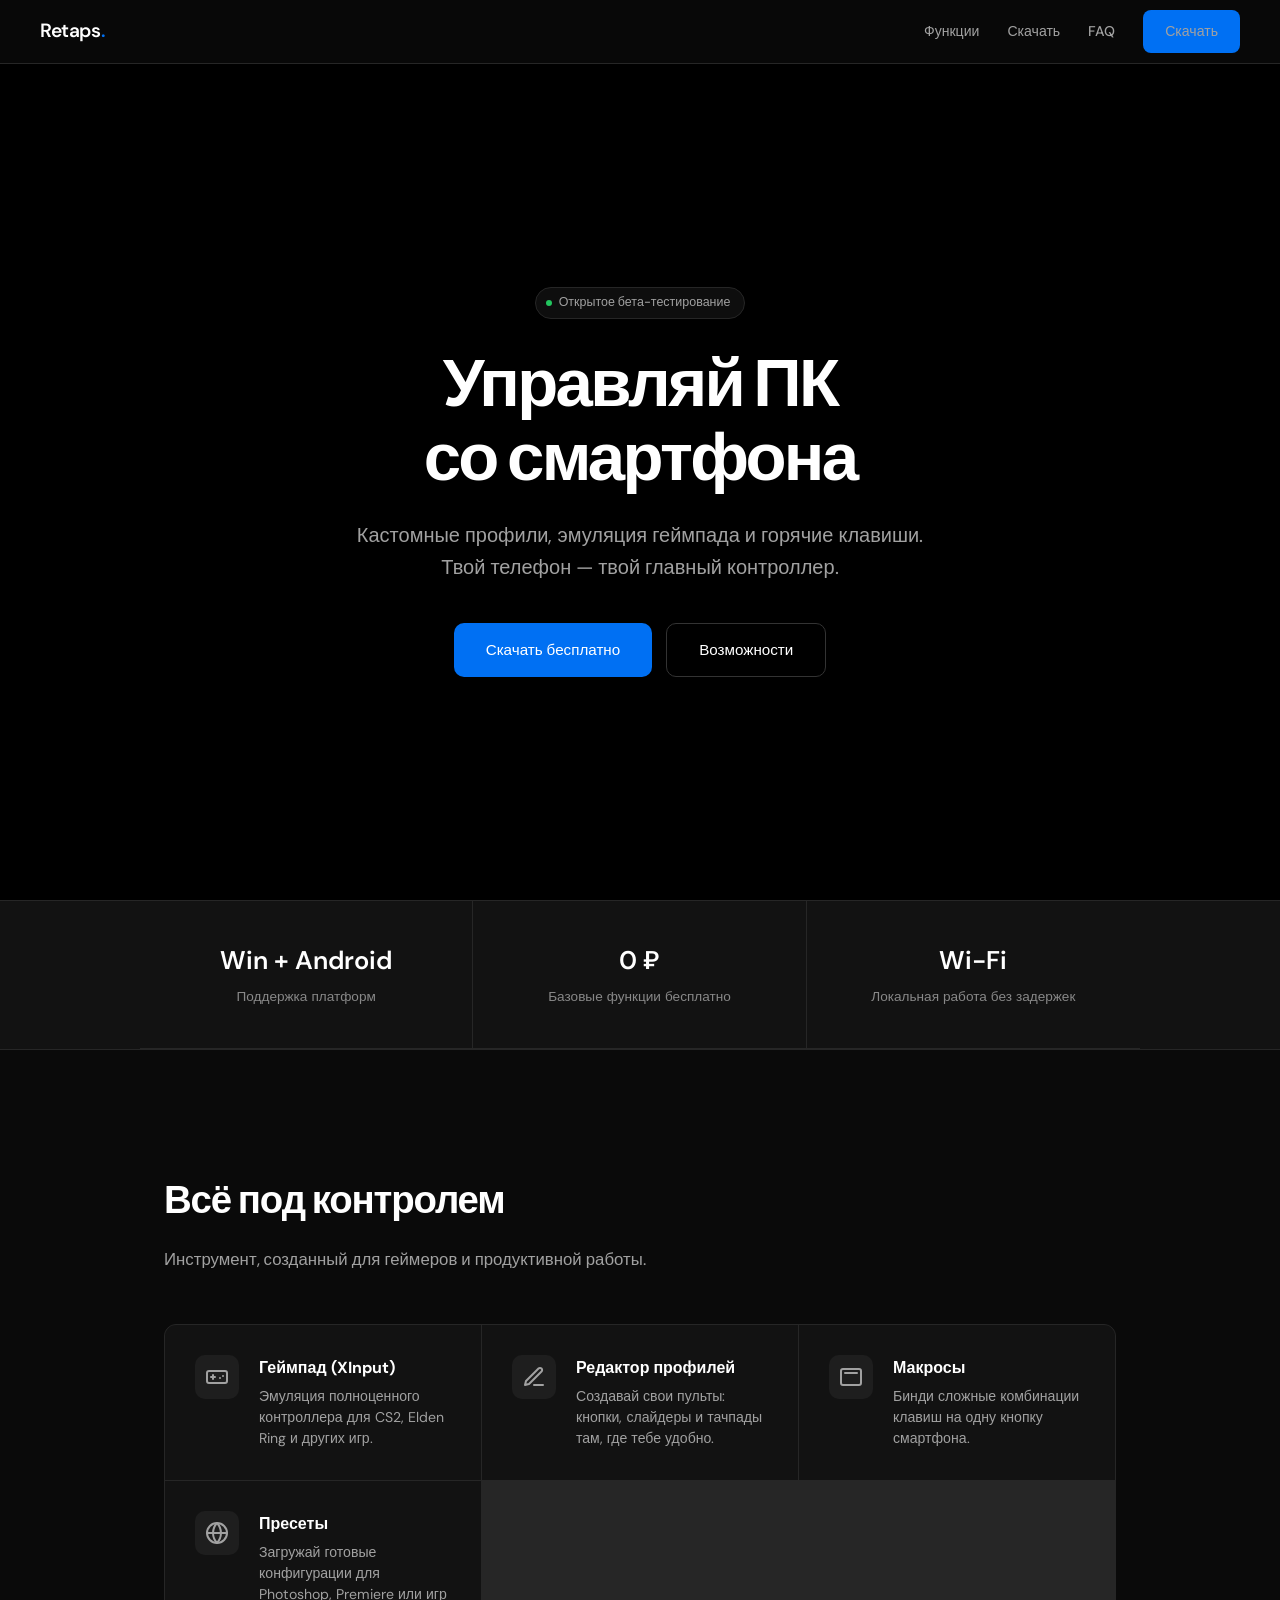
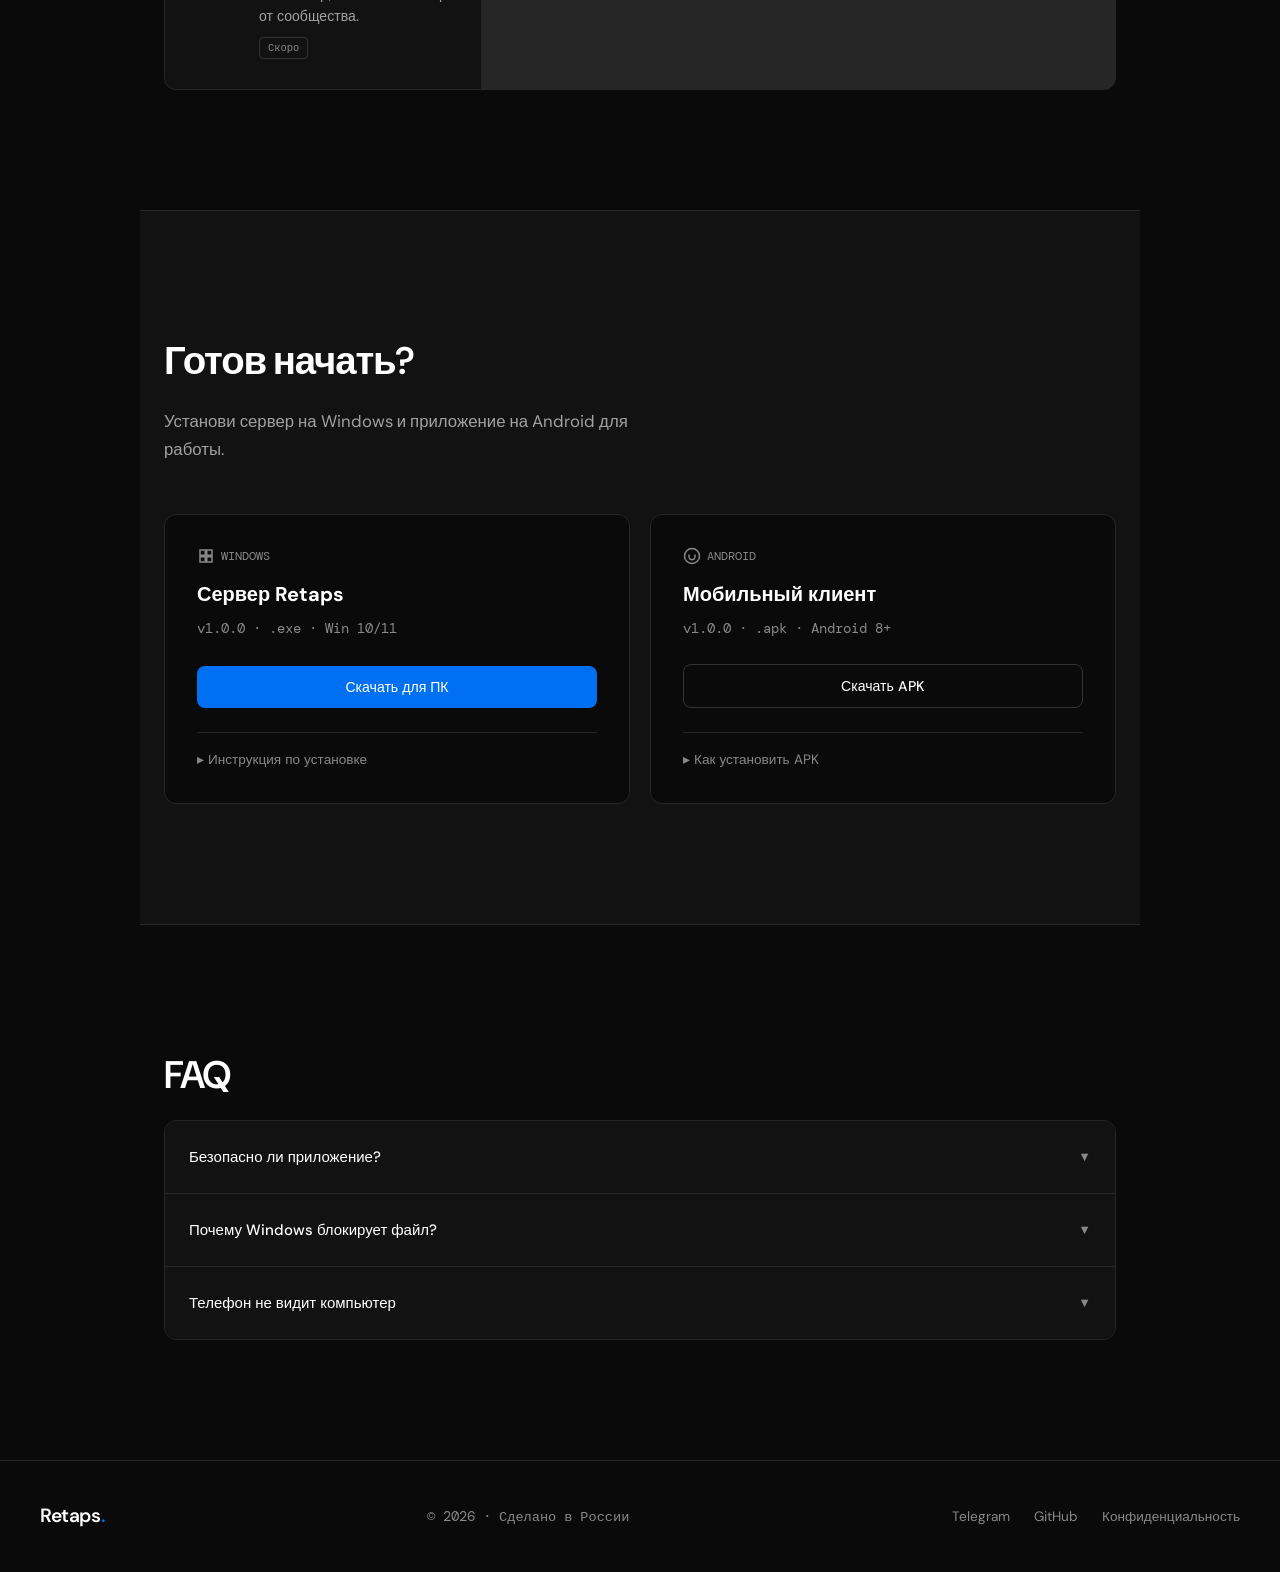
==== index.html @ b55c3a57 "add favicon" ====
<!DOCTYPE html>
<html lang="ru" class="no-js">
<head>
  <meta charset="UTF-8">
  <meta name="viewport" content="width=device-width, initial-scale=1.0">
  <link rel="icon" href="assets/favicon.ico" type="image/x-icon">
  <title>Retaps</title>
  <meta name="description" content="Превратите смартфон в геймпад, мышь или клавиатуру для управления компьютером.">

  <!-- Шрифты -->
  <link rel="preconnect" href="https://fonts.googleapis.com">
  <link rel="preconnect" href="https://fonts.gstatic.com" crossorigin>
  <link href="https://fonts.googleapis.com/css2?family=DM+Sans:wght@400;500;600&family=DM+Mono:wght@400;500&display=swap" rel="stylesheet">

  <!-- Основной файл стилей -->
  <link rel="stylesheet" href="style.css">
</head>
<body>
  <!-- Убираем класс no-js, если JS включен -->
  <script>document.documentElement.classList.remove('no-js');</script>

  <!-- Навигация -->
  <nav aria-label="Основное меню">
    <a href="#" class="logo">Retaps<span>.</span></a>
    <button class="menu-toggle" aria-label="Меню" aria-expanded="false">
      <span></span><span></span><span></span>
    </button>
    <div class="nav-links" role="list">
      <a href="#features" role="listitem">Функции</a>
      <a href="#download" role="listitem">Скачать</a>
      <a href="#faq" role="listitem">FAQ</a>
      <a href="#download" class="btn btn-primary" role="listitem">Скачать</a>
    </div>
  </nav>

  <main>
    <!-- Hero с GIF-фоном -->
    <section class="hero" aria-labelledby="hero-title">
      <img src="https://raw.githubusercontent.com/username/repo/main/assets/demo.gif"
           alt=""
           class="hero-bg"
           aria-hidden="true"
           loading="eager"
           onerror="this.style.display='none'">

      <div class="hero-content">
        <div class="hero-badge reveal">Открытое бета-тестирование</div>
        <h1 class="reveal reveal-delay-1" id="hero-title">Управляй ПК<br>со смартфона</h1>
        <p class="hero-sub reveal reveal-delay-2">
          Кастомные профили, эмуляция геймпада и горячие клавиши.<br>
          Твой телефон — твой главный контроллер.
        </p>
        <div class="hero-actions reveal reveal-delay-3">
          <a href="#download" class="btn btn-primary btn-lg">Скачать бесплатно</a>
          <a href="#features" class="btn btn-outline btn-lg">Возможности</a>
        </div>
      </div>
    </section>

    <!-- Статистика -->
    <div class="stats" aria-label="Ключевые показатели">
      <div class="stats-inner">
        <div class="stat-item reveal">
          <div class="stat-val">Win + Android</div>
          <div class="stat-label">Поддержка платформ</div>
        </div>
        <div class="stat-item reveal reveal-delay-1">
          <div class="stat-val">0 ₽</div>
          <div class="stat-label">Базовые функции бесплатно</div>
        </div>
        <div class="stat-item reveal reveal-delay-2">
          <div class="stat-val">Wi-Fi</div>
          <div class="stat-label">Локальная работа без задержек</div>
        </div>
      </div>
    </div>

    <!-- Функции -->
    <section id="features" class="section-container" aria-labelledby="features-title">
      <h2 class="section-title reveal" id="features-title">Всё под контролем</h2>
      <p class="section-sub reveal">Инструмент, созданный для геймеров и продуктивной работы.</p>

      <div class="features-list reveal">
        <div class="feature-row">
          <div class="feature-ico" aria-hidden="true">
            <svg width="24" height="24" viewBox="0 0 24 24" fill="none" stroke="currentColor" stroke-width="2" stroke-linecap="round" stroke-linejoin="round">
              <rect x="2" y="6" width="20" height="12" rx="2"/>
              <line x1="6" y1="12" x2="10" y2="12"/><line x1="8" y1="10" x2="8" y2="14"/>
              <line x1="15" y1="13" x2="15.01" y2="13"/><line x1="18" y1="11" x2="18.01" y2="11"/>
            </svg>
          </div>
          <div>
            <h3>Геймпад (XInput)</h3>
            <p>Эмуляция полноценного контроллера для CS2, Elden Ring и других игр.</p>
          </div>
        </div>
        <div class="feature-row">
          <div class="feature-ico" aria-hidden="true">
            <svg width="24" height="24" viewBox="0 0 24 24" fill="none" stroke="currentColor" stroke-width="2" stroke-linecap="round" stroke-linejoin="round">
              <path d="M12 20h9"/><path d="M16.5 3.5a2.121 2.121 0 0 1 3 3L7 19l-4 1 1-4L16.5 3.5z"/>
            </svg>
          </div>
          <div>
            <h3>Редактор профилей</h3>
            <p>Создавай свои пульты: кнопки, слайдеры и тачпады там, где тебе удобно.</p>
          </div>
        </div>
        <div class="feature-row">
          <div class="feature-ico" aria-hidden="true">
            <svg width="24" height="24" viewBox="0 0 24 24" fill="none" stroke="currentColor" stroke-width="2" stroke-linecap="round" stroke-linejoin="round">
              <rect x="2" y="4" width="20" height="16" rx="2"/><path d="M6 8h12"/>
            </svg>
          </div>
          <div>
            <h3>Макросы</h3>
            <p>Бинди сложные комбинации клавиш на одну кнопку смартфона.</p>
          </div>
        </div>
        <div class="feature-row">
          <div class="feature-ico" aria-hidden="true">
            <svg width="24" height="24" viewBox="0 0 24 24" fill="none" stroke="currentColor" stroke-width="2" stroke-linecap="round" stroke-linejoin="round">
              <circle cx="12" cy="12" r="10"/><line x1="2" y1="12" x2="22" y2="12"/>
              <path d="M12 2a15.3 15.3 0 0 1 4 10 15.3 15.3 0 0 1-4 10 15.3 15.3 0 0 1-4-10 15.3 15.3 0 0 1 4-10z"/>
            </svg>
          </div>
          <div>
            <h3>Пресеты</h3>
            <p>Загружай готовые конфигурации для Photoshop, Premiere или игр от сообщества.</p>
            <span class="feature-badge soon">Скоро</span>
          </div>
        </div>
      </div>
    </section>

    <!-- Скачать -->
    <section id="download" class="section-container" aria-labelledby="download-title">
      <h2 class="section-title reveal" id="download-title">Готов начать?</h2>
      <p class="section-sub reveal">Установи сервер на Windows и приложение на Android для работы.</p>

      <div class="download-cards reveal">
        <div class="dl-card" id="windows-card">
          <span class="dl-platform">
            <svg width="18" height="18" viewBox="0 0 24 24" fill="none" stroke="currentColor" stroke-width="2" aria-hidden="true">
              <path d="M4 4h7v7H4zm9 0h7v7h-7zm-9 9h7v7H4zm9 0h7v7h-7z"/>
            </svg>
            Windows
          </span>
          <h3>Сервер Retaps</h3>
          <div class="dl-meta">v1.0.0 · .exe · Win 10/11</div>
          <a href="#" class="btn btn-primary btn-block" onclick="alert('Файл пока недоступен. Следите за обновлениями!');return false;">Скачать для ПК</a>
          <details class="install-guide">
            <summary>▸ Инструкция по установке</summary>
            <ul class="install-steps">
              <li><span class="step-num">1</span><span>Запустите установщик и разрешите SmartScreen</span></li>
              <li><span class="step-num">2</span><span>Retaps появится в трее (около часов)</span></li>
              <li><span class="step-num">3</span><span>Разрешите доступ в Брандмауэре (Firewall)</span></li>
            </ul>
          </details>
        </div>

        <div class="dl-card" id="android-card">
          <span class="dl-platform">
            <svg width="18" height="18" viewBox="0 0 24 24" fill="none" stroke="currentColor" stroke-width="2" aria-hidden="true">
              <circle cx="12" cy="12" r="10"/><line x1="8" y1="10" x2="8" y2="14"/><line x1="16" y1="10" x2="16" y2="14"/><path d="M8 14s1 3 4 3 4-3 4-3"/>
            </svg>
            Android
          </span>
          <h3>Мобильный клиент</h3>
          <div class="dl-meta">v1.0.0 · .apk · Android 8+</div>
          <a href="#" class="btn btn-outline btn-block" onclick="alert('Файл пока недоступен. Следите за обновлениями!');return false;">Скачать APK</a>
          <details class="install-guide">
            <summary>▸ Как установить APK</summary>
            <ul class="install-steps">
              <li><span class="step-num">1</span><span>Разрешите установку из неизвестных источников</span></li>
              <li><span class="step-num">2</span><span>Откройте приложение и подключитесь к той же Wi-Fi сети</span></li>
            </ul>
          </details>
        </div>
      </div>
    </section>

    <!-- FAQ -->
    <section id="faq" class="section-container" aria-labelledby="faq-title">
      <h2 class="section-title reveal" id="faq-title">FAQ</h2>
      <div class="faq-list reveal">
        <details class="faq-item">
          <summary>Безопасно ли приложение? <span class="faq-arrow">▼</span></summary>
          <div class="faq-body">
            Retaps работает локально и не передаёт данные на сторонние серверы. Исходный код открыт – <a href="#" class="faq-link">GitHub</a> (ссылка появится позже).
          </div>
        </details>
        <details class="faq-item">
          <summary>Почему Windows блокирует файл? <span class="faq-arrow">▼</span></summary>
          <div class="faq-body">Это происходит из-за отсутствия платной цифровой подписи. Нажмите «Подробнее» -> «Выполнить в любом случае». Мы работаем над получением сертификата.</div>
        </details>
        <details class="faq-item">
          <summary>Телефон не видит компьютер <span class="faq-arrow">▼</span></summary>
          <div class="faq-body">Убедитесь, что оба устройства в одной Wi-Fi сети и Retaps Server запущен. Проверьте настройки Брандмауэра – он не должен блокировать входящие соединения для Retaps.</div>
        </details>
      </div>
    </section>
  </main>

  <footer>
    <a href="#" class="logo">Retaps<span>.</span></a>
    <p>© 2026 · Сделано в России</p>
    <div class="footer-links">
      <a href="https://t.me/retaps_ru" target="_blank" rel="noopener noreferrer">Telegram</a>
      <a href="#" target="_blank" rel="noopener noreferrer">GitHub</a>
      <a href="#" target="_blank" rel="noopener noreferrer">Конфиденциальность</a>
    </div>
  </footer>

  <!-- Кнопка "Наверх" -->
  <button class="scroll-top" aria-label="Наверх">
    <svg width="24" height="24" viewBox="0 0 24 24" fill="none" stroke="currentColor" stroke-width="2" stroke-linecap="round" stroke-linejoin="round">
      <polyline points="18 15 12 9 6 15"/>
    </svg>
  </button>

  <!-- Скрипты (оставлены минимально необходимыми) -->
  <script>
    (function() {
      const menuBtn = document.querySelector('.menu-toggle');
      const navLinks = document.querySelector('.nav-links');

      function closeMenu() {
        navLinks.classList.remove('active');
        menuBtn.classList.remove('active');
        menuBtn.setAttribute('aria-expanded', 'false');
        navLinks.addEventListener('transitionend', function handler() {
          if (!navLinks.classList.contains('active')) {
            navLinks.style.visibility = 'hidden';
          }
          navLinks.removeEventListener('transitionend', handler);
        });
      }

      function openMenu() {
        navLinks.style.visibility = 'visible';
        navLinks.classList.add('active');
        menuBtn.classList.add('active');
        menuBtn.setAttribute('aria-expanded', 'true');
      }

      menuBtn.addEventListener('click', () => {
        navLinks.classList.contains('active') ? closeMenu() : openMenu();
      });

      document.querySelectorAll('.nav-links a').forEach(link => {
        link.addEventListener('click', () => {
          if (navLinks.classList.contains('active')) {
            closeMenu();
            menuBtn.focus();
          }
        });
      });

      // Reveal-анимация
      const observer = new IntersectionObserver((entries) => {
        entries.forEach(entry => {
          if (entry.isIntersecting) {
            entry.target.classList.add('visible');
            observer.unobserve(entry.target);
          }
        });
      }, { threshold: 0.1, rootMargin: "0px 0px -50px 0px" });

      document.querySelectorAll('.reveal').forEach(el => observer.observe(el));

      // Подсветка активного пункта меню
      const sections = document.querySelectorAll('section[id]');
      const navLinksAll = document.querySelectorAll('.nav-links a:not(.btn)');
      window.addEventListener('scroll', () => {
        let current = '';
        sections.forEach(section => {
          if (window.scrollY >= section.offsetTop - 100) {
            current = section.getAttribute('id');
          }
        });
        navLinksAll.forEach(link => {
          link.classList.toggle('active', link.getAttribute('href') === '#' + current);
        });
      });

      // Кнопка «Наверх»
      const scrollTopBtn = document.querySelector('.scroll-top');
      window.addEventListener('scroll', () => {
        scrollTopBtn.classList.toggle('visible', window.scrollY > 600);
      });
      scrollTopBtn.addEventListener('click', () => {
        window.scrollTo({ top: 0, behavior: 'smooth' });
      });

      // Подсветка карточки по ОС
      const ua = navigator.userAgent;
      if (/Android/i.test(ua)) document.getElementById('android-card').classList.add('primary');
      else if (/Windows/i.test(ua)) document.getElementById('windows-card').classList.add('primary');
    })();
  </script>
</body>
</html>
---- style.css ----
:root {
  --bg: #0a0a0a;
  --bg2: #121212;
  --surface: #1e1e1e;
  --accent: #0070f3;
  --accent-hover: #3291ff;
  --text: #ffffff;
  --text2: #a1a1a1;
  --text3: #888888;
  --border: #262626;
  --border2: #333333;
  --radius: 12px;
}

* { box-sizing: border-box; margin: 0; padding: 0; }
html { scroll-behavior: smooth; }

body {
  background: var(--bg);
  color: var(--text);
  font-family: 'DM Sans', -apple-system, BlinkMacSystemFont, 'Segoe UI', Roboto, sans-serif;
  font-size: 15px;
  line-height: 1.6;
  -webkit-font-smoothing: antialiased;
  overflow-x: hidden;
}

/* === Доступность и фокус === */
*:focus-visible { outline: 2px solid var(--accent); outline-offset: 2px; }

/* === Класс no-js (если JS отключен) === */
.no-js .menu-toggle { display: none; }
.no-js .nav-links { display: flex !important; position: static; clip-path: none; }

/* === Навигация === */
nav {
  position: fixed; top: 0; left: 0; right: 0; z-index: 100;
  display: flex; align-items: center; justify-content: space-between;
  padding: 0 40px; height: 64px;
  background: rgba(10, 10, 10, 0.85);
  backdrop-filter: blur(12px); -webkit-backdrop-filter: blur(12px);
  border-bottom: 1px solid var(--border);
}
@supports not (backdrop-filter: blur(12px)) {
  nav { background: rgba(10, 10, 10, 0.95); }
}

.logo {
  font-size: 1.2rem; font-weight: 600;
  color: var(--text); text-decoration: none;
  letter-spacing: -0.02em; z-index: 101;
}
.logo span { color: var(--accent); }

.nav-links { display: flex; align-items: center; gap: 28px; }
.nav-links a {
  color: var(--text2); text-decoration: none;
  font-size: 0.88rem; font-weight: 500; transition: color 0.2s;
}
.nav-links a:hover, .nav-links a.active { color: var(--text); }

/* Бургер-кнопка */
.menu-toggle {
  display: none; flex-direction: column; gap: 5px; cursor: pointer; z-index: 101;
  background: none; border: none; padding: 5px;
}
.menu-toggle span {
  display: block; width: 22px; height: 2px; background: var(--text);
  transition: 0.3s; transform-origin: center;
}
.menu-toggle.active span:nth-child(1) { transform: translateY(7px) rotate(45deg); }
.menu-toggle.active span:nth-child(2) { opacity: 0; }
.menu-toggle.active span:nth-child(3) { transform: translateY(-7px) rotate(-45deg); }

/* === Кнопки === */
.btn {
  display: inline-flex; align-items: center; justify-content: center; gap: 8px;
  padding: 10px 22px; border-radius: 8px; font-family: inherit;
  font-size: 0.88rem; font-weight: 500; text-decoration: none;
  cursor: pointer; border: none; transition: all 0.2s cubic-bezier(0.4, 0, 0.2, 1);
}
.btn:active { transform: scale(0.97); }
.btn-primary { background: var(--accent); color: #fff; }
.btn-primary:hover { background: var(--accent-hover); transform: translateY(-2px); box-shadow: 0 8px 20px rgba(0, 112, 243, 0.3); }
.btn-outline { background: transparent; color: var(--text); border: 1px solid var(--border2); }
.btn-outline:hover { border-color: var(--text); background: rgba(255,255,255,0.03); transform: translateY(-2px); }
.btn-lg { padding: 14px 32px; font-size: 0.95rem; border-radius: 10px; }
.btn-block { width: 100%; }

/* === Hero-секция === */
.hero {
  position: relative;
  min-height: 100vh;
  display: flex; align-items: center; justify-content: center;
  padding-top: 64px;
  overflow: hidden;
  background: #000;
}

.hero-bg {
  position: absolute; inset: 0;
  width: 100%; height: 100%;
  object-fit: cover;
  opacity: 0.35;
  z-index: 0;
  pointer-events: none;
  filter: blur(2px) brightness(0.7);
  background: linear-gradient(135deg, #1a1a2e, #16213e); /* fallback */
}

.hero-content {
  position: relative; z-index: 2;
  text-align: center; padding: 40px 24px;
  max-width: 900px; width: 100%;
}

.hero-badge {
  display: inline-flex; align-items: center; gap: 7px;
  background: rgba(18,18,18,0.8); border: 1px solid var(--border);
  border-radius: 100px; padding: 5px 14px 5px 10px;
  font-size: 0.78rem; font-weight: 500; color: var(--text2);
  margin-bottom: 28px;
  backdrop-filter: blur(8px);
  -webkit-backdrop-filter: blur(8px);
}
/* Зелёная точка через псевдо-элемент */
.hero-badge::before {
  content: '';
  display: inline-block;
  width: 6px; height: 6px;
  background: #22c55e;
  border-radius: 50%;
  animation: pulse 2s infinite;
}
@keyframes pulse {
  0% { box-shadow: 0 0 0 0 rgba(34, 197, 94, 0.4); }
  70% { box-shadow: 0 0 0 8px rgba(34, 197, 94, 0); }
  100% { box-shadow: 0 0 0 0 rgba(34, 197, 94, 0); }
}

h1 {
  font-size: clamp(2.4rem, 6vw, 4.2rem);
  font-weight: 600; line-height: 1.1;
  letter-spacing: -0.04em;
  margin-bottom: 24px;
  text-shadow: 0 2px 20px rgba(0,0,0,0.7);
}
.hero-sub {
  font-size: clamp(1rem, 2vw, 1.25rem);
  color: var(--text2);
  margin: 0 auto 40px;
  max-width: 600px;
  text-shadow: 0 1px 10px rgba(0,0,0,0.5);
}
.hero-actions { display: flex; gap: 14px; justify-content: center; flex-wrap: wrap; }

/* === Статистика === */
.stats { border-top: 1px solid var(--border); border-bottom: 1px solid var(--border); background: var(--bg2); }
.stats-inner {
  max-width: 1000px; margin: 0 auto;
  display: grid;
  grid-template-columns: repeat(auto-fit, minmax(200px, 1fr));
}
.stat-item {
  padding: 40px;
  text-align: center;
  border-right: 1px solid var(--border);
  border-bottom: 1px solid var(--border);
}
.stat-item:last-child { border-right: none; }
.stat-item:nth-child(3n) { border-right: none; }
.stat-val { font-size: 1.6rem; font-weight: 600; color: var(--text); margin-bottom: 4px; }
.stat-label { font-size: 0.85rem; color: var(--text3); }

/* === Общие секции === */
.section-container { padding: clamp(60px, 10vw, 120px) 24px; max-width: 1000px; margin: 0 auto; }
.section-eyebrow {
  font-family: 'DM Mono', 'Courier New', monospace;
  font-size: 0.75rem; color: var(--accent);
  letter-spacing: 0.1em; text-transform: uppercase; margin-bottom: 12px;
}
.section-title { font-size: clamp(1.8rem, 4vw, 2.4rem); font-weight: 600; letter-spacing: -0.03em; margin-bottom: 14px; }
.section-sub { font-size: 1.05rem; color: var(--text2); max-width: 500px; margin-bottom: 50px; line-height: 1.7; }

/* === Сетка функций === */
.features-list {
  display: grid;
  grid-template-columns: repeat(auto-fit, minmax(280px, 1fr));
  gap: 1px; background: var(--border);
  border: 1px solid var(--border);
  border-radius: var(--radius);
  overflow: hidden;
}
.feature-row {
  background: var(--bg2); padding: 30px;
  display: flex; gap: 20px; transition: 0.3s;
}
.feature-row:hover { background: #161616; }
.feature-row:hover .feature-ico {
  transform: translateX(4px);
  background: var(--accent);
  color: #fff;
}
.feature-ico {
  width: 44px; height: 44px; flex-shrink: 0;
  background: var(--surface); border-radius: 10px;
  display: flex; align-items: center; justify-content: center;
  transition: 0.2s; color: var(--text2);
}
.feature-ico svg { width: 24px; height: 24px; }
.feature-row h3 { font-size: 1rem; margin-bottom: 6px; }
.feature-row p { font-size: 0.88rem; color: var(--text2); line-height: 1.5; }
.feature-badge {
  display: inline-block; margin-top: 10px;
  font-family: 'DM Mono', monospace; font-size: 0.65rem;
  color: var(--accent); background: rgba(0,112,243,0.1);
  border: 1px solid rgba(0,112,243,0.2);
  border-radius: 4px; padding: 2px 8px;
}
.feature-badge.soon { color: var(--text3); background: transparent; border-color: var(--border2); }

/* === Скачивание === */
#download { background: var(--bg2); border-top: 1px solid var(--border); border-bottom: 1px solid var(--border); }
.download-cards {
  display: grid;
  grid-template-columns: repeat(auto-fit, minmax(280px, 1fr));
  gap: 20px; margin-top: 40px;
}
.dl-card {
  background: var(--bg); border: 1px solid var(--border);
  border-radius: var(--radius); padding: 32px;
  transition: 0.3s;
  display: flex; flex-direction: column;
}
.dl-card:hover { border-color: var(--accent); transform: translateY(-4px); }
.dl-card.primary { border-color: rgba(0,112,243,0.4); background: rgba(0,112,243,0.02); }
.dl-platform {
  font-family: 'DM Mono', monospace; font-size: 0.75rem;
  color: var(--text3); text-transform: uppercase;
  margin-bottom: 12px; display: flex; align-items: center; gap: 6px;
}
.dl-platform svg { width: 18px; height: 18px; stroke: var(--text3); }
.dl-card h3 { font-size: 1.25rem; margin-bottom: 8px; }
.dl-meta { font-size: 0.85rem; color: var(--text3); margin-bottom: 24px; font-family: 'DM Mono', monospace; }
.dl-card .btn { margin-top: auto; }

/* Инструкция */
details summary { cursor: pointer; list-style: none; user-select: none; }
details summary::-webkit-details-marker { display: none; }
.install-guide { margin-top: 24px; border-top: 1px solid var(--border); padding-top: 16px; }
.install-guide summary {
  font-size: 0.85rem; color: var(--text3);
  display: flex; align-items: center; gap: 8px;
}
.install-guide[open] summary { color: var(--accent); margin-bottom: 16px; }
.install-steps { list-style: none; display: flex; flex-direction: column; gap: 12px; }
.install-steps li { display: flex; gap: 12px; font-size: 0.85rem; color: var(--text2); }
.step-num {
  flex-shrink: 0; width: 20px; height: 20px;
  border-radius: 50%; background: var(--border2);
  color: var(--text); font-size: 0.7rem;
  display: flex; align-items: center; justify-content: center;
  font-family: 'DM Mono', monospace;
}

/* === FAQ === */
.faq-list { border: 1px solid var(--border); border-radius: var(--radius); overflow: hidden; }
.faq-item { background: var(--bg2); border-bottom: 1px solid var(--border); }
.faq-item:last-child { border-bottom: none; }
.faq-item summary {
  padding: 24px; font-weight: 500;
  display: flex; justify-content: space-between; align-items: center;
  transition: 0.2s;
}
.faq-item summary:hover { background: #161616; }
.faq-arrow { font-size: 0.8rem; color: var(--text3); transition: 0.3s; }
.faq-item[open] .faq-arrow { transform: rotate(180deg); color: var(--accent); }
.faq-body { padding: 0 24px 24px; color: var(--text2); font-size: 0.95rem; line-height: 1.7; }
.faq-link { color: var(--accent); text-decoration: underline; }

/* === Футер === */
footer {
  padding: 40px; border-top: 1px solid var(--border);
  display: flex; justify-content: space-between; align-items: center;
  flex-wrap: wrap; gap: 20px;
}
footer p { color: var(--text3); font-size: 0.85rem; font-family: 'DM Mono', monospace; }
.footer-links { display: flex; gap: 24px; }
.footer-links a { color: var(--text3); text-decoration: none; font-size: 0.85rem; transition: 0.2s; }
.footer-links a:hover { color: var(--text); }

/* === Кнопка «Наверх» === */
.scroll-top {
  position: fixed; bottom: 30px; right: 30px; z-index: 99;
  width: 44px; height: 44px; border-radius: 50%;
  background: var(--surface); border: 1px solid var(--border2);
  display: flex; align-items: center; justify-content: center;
  color: var(--text2); cursor: pointer;
  opacity: 0; visibility: hidden; transition: 0.3s;
  backdrop-filter: blur(10px); -webkit-backdrop-filter: blur(10px);
}
.scroll-top.visible { opacity: 1; visibility: visible; }
.scroll-top:hover { border-color: var(--accent); color: var(--accent); }
.scroll-top svg { width: 20px; height: 20px; stroke: currentColor; }

/* === Reveal-анимация === */
.reveal {
  opacity: 0;
  animation: revealAnim 0.8s cubic-bezier(0.16, 1, 0.3, 1) forwards;
  animation-play-state: paused;
}
.reveal.visible { animation-play-state: running; }
@keyframes revealAnim {
  from { opacity: 0; transform: translateY(24px); }
  to   { opacity: 1; transform: translateY(0); }
}
.reveal-delay-1 { animation-delay: 0.1s; }
.reveal-delay-2 { animation-delay: 0.2s; }
.reveal-delay-3 { animation-delay: 0.3s; }
/* задержки в stats */
.stat-item.reveal-delay-1 { animation-delay: 0.1s; }
.stat-item.reveal-delay-2 { animation-delay: 0.2s; }

/* === Адаптивность === */
@media (max-width: 820px) {
  nav { padding: 0 20px; }
  .menu-toggle { display: flex; }
  .nav-links {
    position: absolute; top: 64px; left: 0; right: 0;
    background: var(--bg2);
    flex-direction: column; gap: 0;
    border-bottom: 1px solid var(--border);
    clip-path: polygon(0 0, 100% 0, 100% 0, 0 0);
    transition: clip-path 0.4s cubic-bezier(0.4, 0, 0.2, 1);
    visibility: hidden;
  }
  .nav-links.active {
    clip-path: polygon(0 0, 100% 0, 100% 100%, 0 100%);
    visibility: visible;
  }
  .nav-links a { width: 100%; padding: 20px; border-bottom: 1px solid var(--border); }
  .nav-links a.btn { margin: 20px; width: calc(100% - 40px); border: none; }

  .hero { min-height: auto; padding: 120px 0 80px; }
  .hero-content { padding: 20px; }
  .stats-inner { grid-template-columns: 1fr; }
  .stat-item { border-right: none; border-bottom: 1px solid var(--border); }
  .stat-item:last-child { border-bottom: none; }
  .features-list, .download-cards { grid-template-columns: 1fr; }
  footer { flex-direction: column; text-align: center; }
}
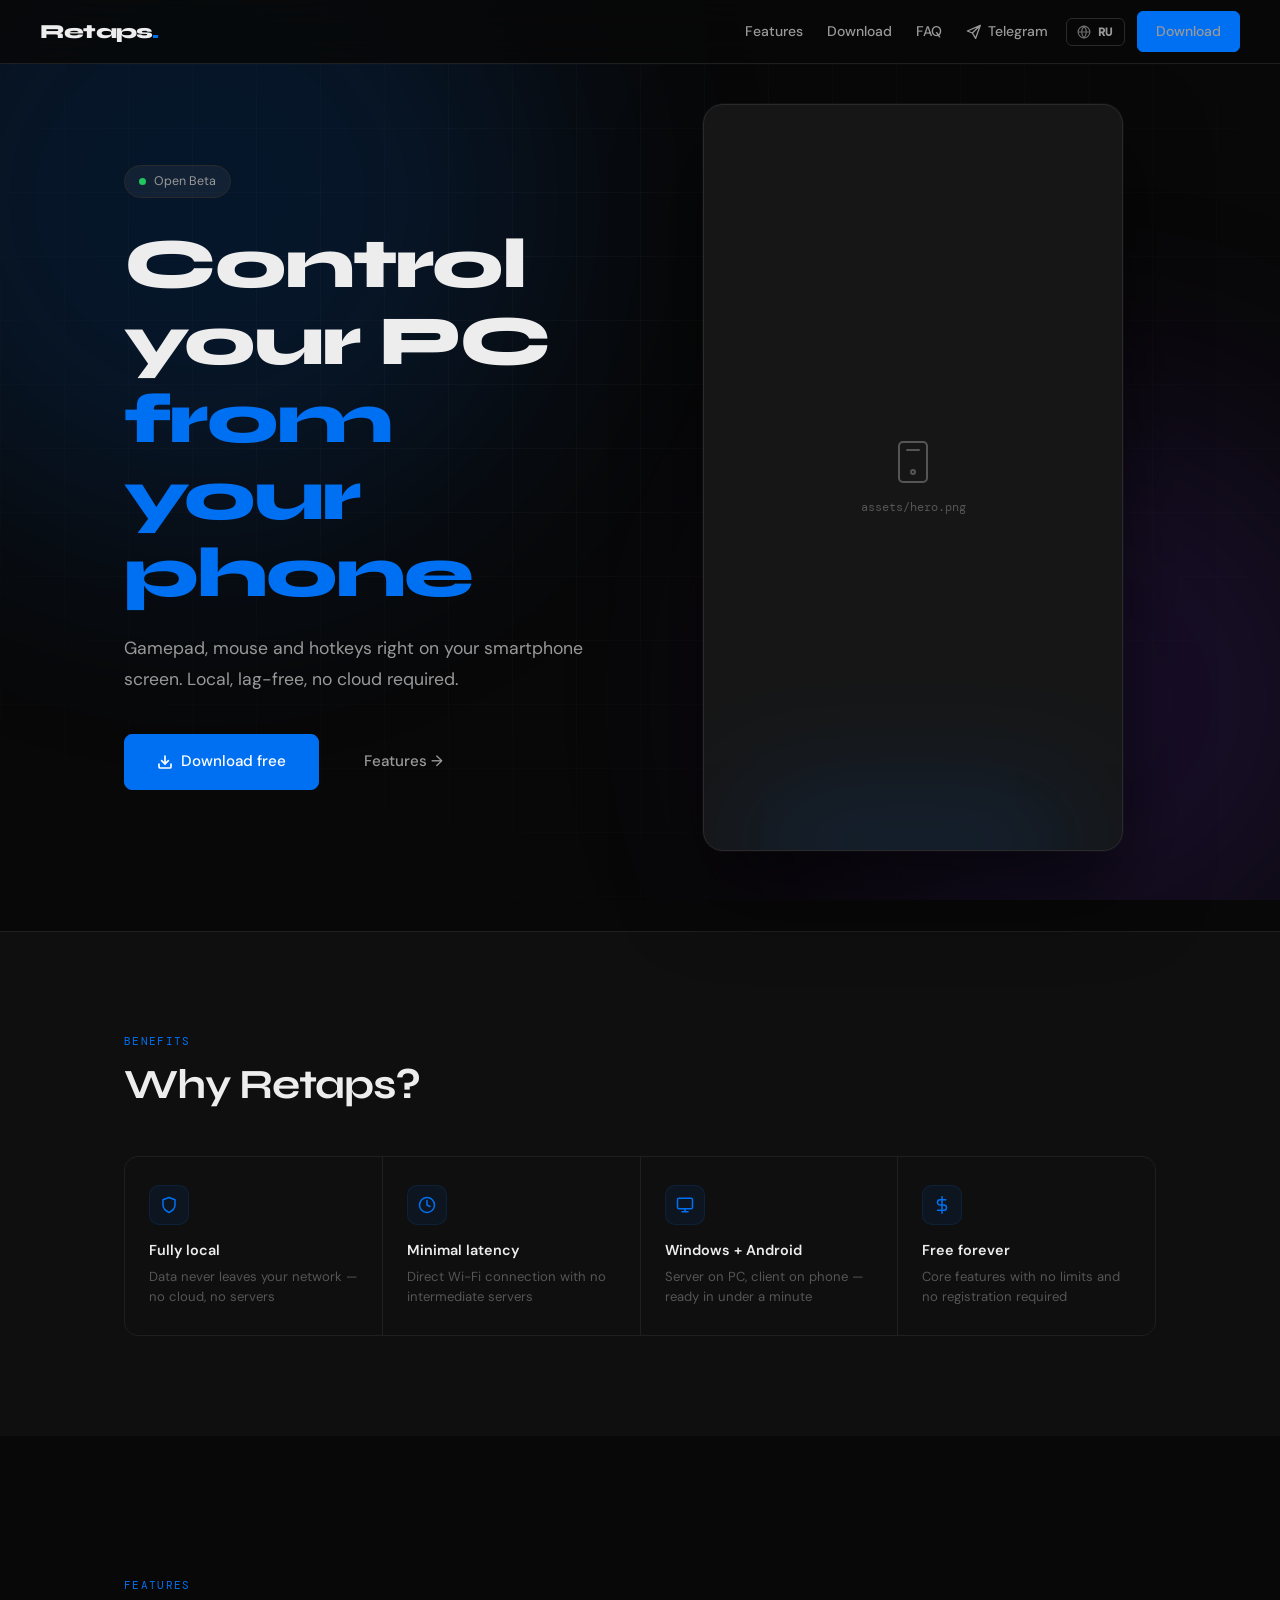
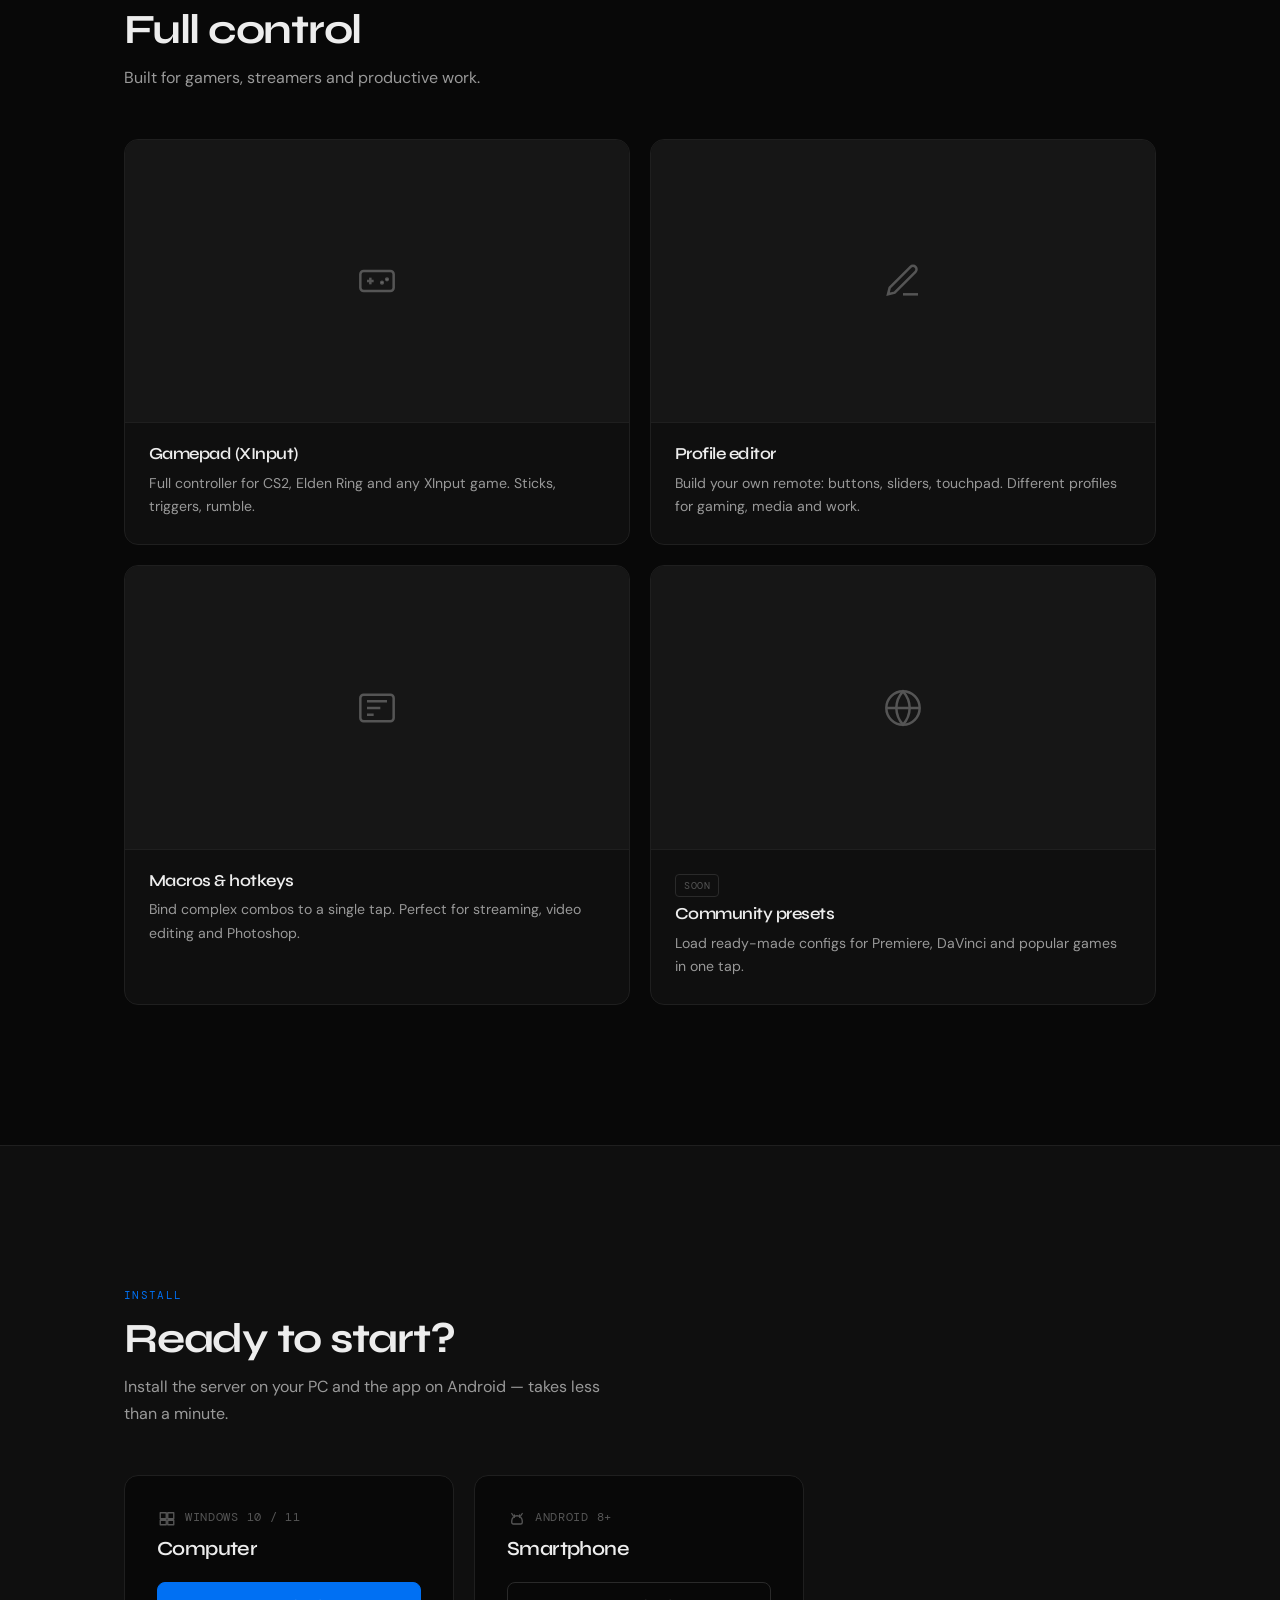
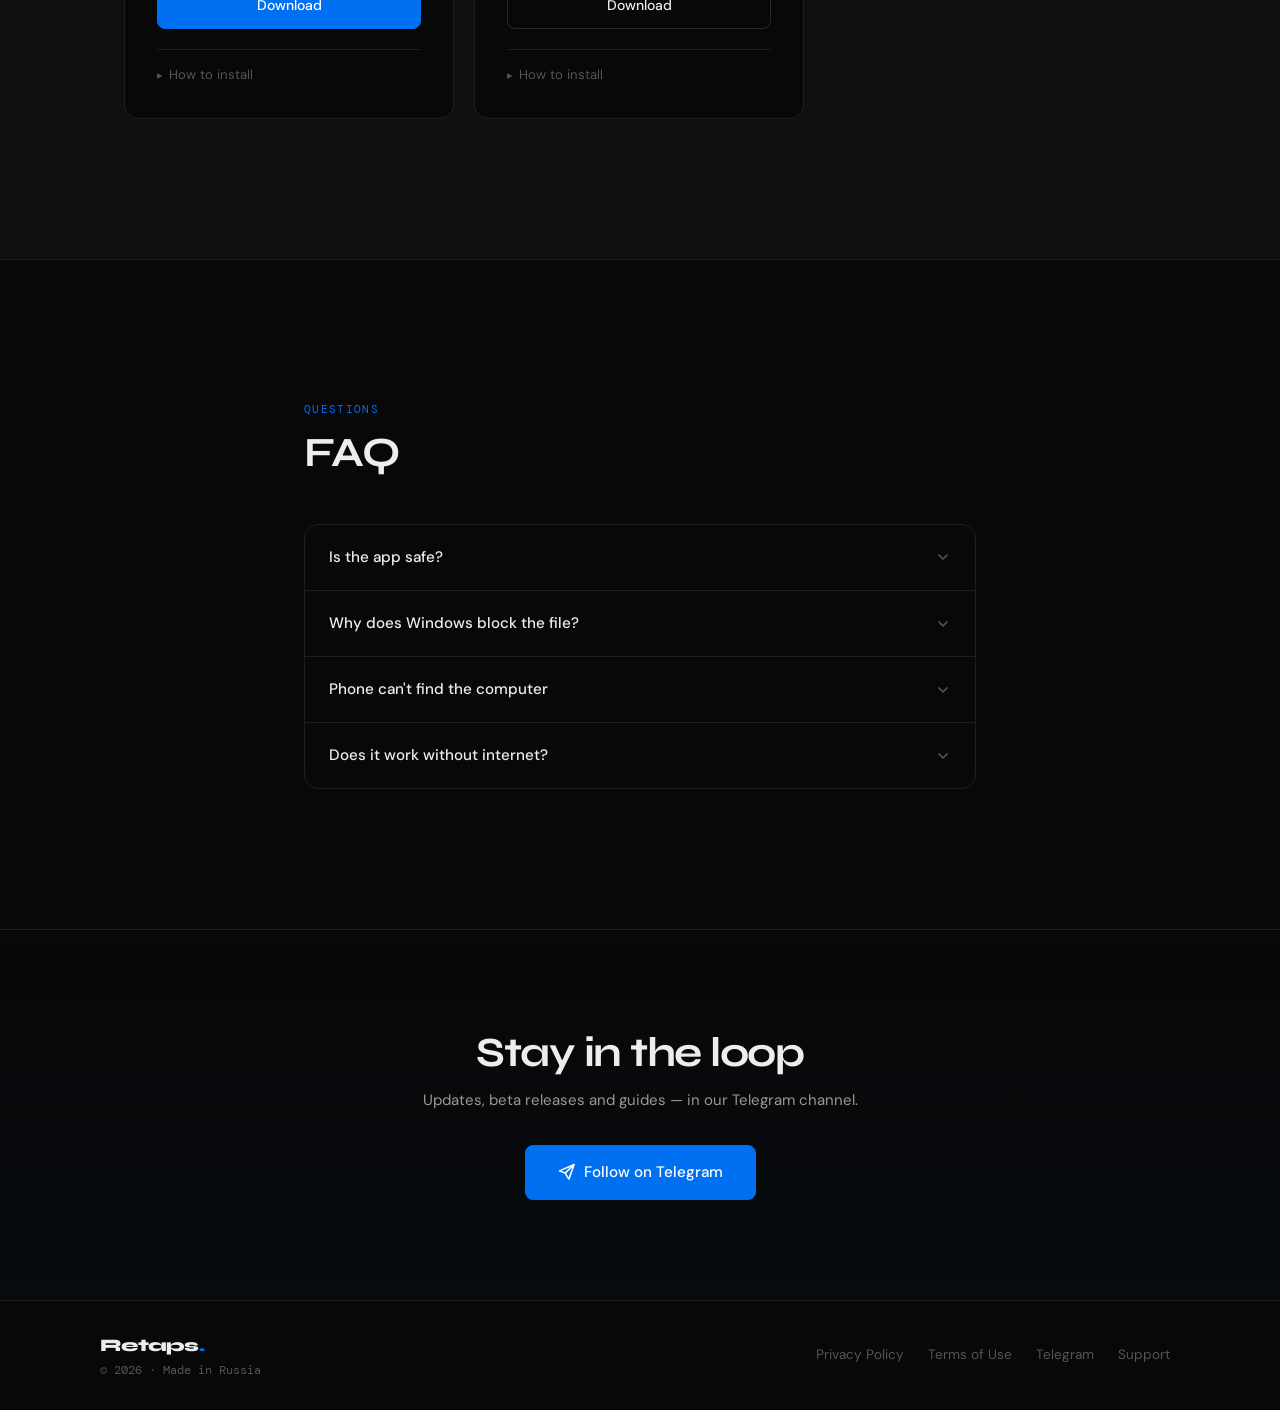
==== commit 4c0c45dc: "add languages" ====
--- a/index.html
+++ b/index.html
@@ -1,302 +1,559 @@
 <!DOCTYPE html>
 <html lang="ru" class="no-js">
 <head>
-  <meta charset="UTF-8">
-  <meta name="viewport" content="width=device-width, initial-scale=1.0">
-  <link rel="icon" href="assets/favicon.ico" type="image/x-icon">
-  <title>Retaps</title>
-  <meta name="description" content="Превратите смартфон в геймпад, мышь или клавиатуру для управления компьютером.">
-
-  <!-- Шрифты -->
-  <link rel="preconnect" href="https://fonts.googleapis.com">
-  <link rel="preconnect" href="https://fonts.gstatic.com" crossorigin>
-  <link href="https://fonts.googleapis.com/css2?family=DM+Sans:wght@400;500;600&family=DM+Mono:wght@400;500&display=swap" rel="stylesheet">
-
-  <!-- Основной файл стилей -->
-  <link rel="stylesheet" href="style.css">
+    <meta charset="UTF-8">
+    <meta name="viewport" content="width=device-width, initial-scale=1.0">
+    <meta name="description"
+          content="Retaps — превратите смартфон в геймпад, мышь или клавиатуру для управления ПК по Wi-Fi.">
+    <meta property="og:title" content="Retaps — управляй ПК со смартфона">
+    <meta property="og:description"
+          content="Геймпад, мышь и макросы прямо на экране телефона. Без интернета, без задержек.">
+    <meta property="og:type" content="website">
+    <meta http-equiv="X-Content-Type-Options" content="nosniff">
+    <meta http-equiv="Referrer-Policy" content="strict-origin-when-cross-origin">
+    <link rel="icon" href="assets/favicon.ico" type="image/x-icon">
+    <title>Retaps — управляй ПК со смартфона</title>
+    <link rel="preconnect" href="https://fonts.googleapis.com">
+    <link rel="preconnect" href="https://fonts.gstatic.com" crossorigin>
+    <link href="https://fonts.googleapis.com/css2?family=Syne:wght@500;600;700;800&family=DM+Sans:wght@400;500&family=DM+Mono:wght@400;500&display=swap"
+          rel="stylesheet">
+    <link rel="stylesheet" href="style.css">
 </head>
 <body>
-  <!-- Убираем класс no-js, если JS включен -->
-  <script>document.documentElement.classList.remove('no-js');</script>
-
-  <!-- Навигация -->
-  <nav aria-label="Основное меню">
-    <a href="#" class="logo">Retaps<span>.</span></a>
-    <button class="menu-toggle" aria-label="Меню" aria-expanded="false">
-      <span></span><span></span><span></span>
+<script>document.documentElement.classList.remove('no-js');</script>
+
+<!-- ═══ NAV ═══ -->
+<nav aria-label="Основное меню">
+    <a href="#" class="logo" aria-label="Retaps — на главную">Retaps<span>.</span></a>
+
+    <button class="menu-toggle" aria-label="Открыть меню" aria-expanded="false" aria-controls="nav-links">
+        <span aria-hidden="true"></span>
+        <span aria-hidden="true"></span>
+        <span aria-hidden="true"></span>
     </button>
-    <div class="nav-links" role="list">
-      <a href="#features" role="listitem">Функции</a>
-      <a href="#download" role="listitem">Скачать</a>
-      <a href="#faq" role="listitem">FAQ</a>
-      <a href="#download" class="btn btn-primary" role="listitem">Скачать</a>
+
+    <div class="nav-links" id="nav-links">
+        <a href="#features" data-i18n="nav.features">Функции</a>
+        <a href="#download" data-i18n="nav.download">Скачать</a>
+        <a href="#faq">FAQ</a>
+        <a href="https://t.me/retaps_ru" target="_blank" rel="noopener noreferrer" class="nav-tg" aria-label="Telegram">
+            <svg width="16" height="16" viewBox="0 0 24 24" fill="none" stroke="currentColor" stroke-width="2"
+                 stroke-linecap="round" stroke-linejoin="round" aria-hidden="true">
+                <path d="M21.5 2L2 10.5L9.5 13.5M21.5 2L14.5 21.5L9.5 13.5M21.5 2L9.5 13.5"/>
+            </svg>
+            Telegram
+        </a>
+        <button class="lang-btn" id="lang-toggle" aria-label="Switch language / Сменить язык">
+            <svg width="14" height="14" viewBox="0 0 24 24" fill="none" stroke="currentColor" stroke-width="2"
+                 stroke-linecap="round" stroke-linejoin="round" aria-hidden="true">
+                <circle cx="12" cy="12" r="10"/>
+                <line x1="2" y1="12" x2="22" y2="12"/>
+                <path d="M12 2a15.3 15.3 0 0 1 4 10 15.3 15.3 0 0 1-4 10 15.3 15.3 0 0 1-4-10 15.3 15.3 0 0 1 4-10z"/>
+            </svg>
+            <span id="lang-label">EN</span>
+        </button>
+        <a href="#download" class="btn btn-primary" data-i18n="nav.cta">Скачать</a>
     </div>
-  </nav>
-
-  <main>
-    <!-- Hero с GIF-фоном -->
+</nav>
+
+<main>
+
+    <!-- ═══ HERO ═══ -->
     <section class="hero" aria-labelledby="hero-title">
-      <img src="https://raw.githubusercontent.com/username/repo/main/assets/demo.gif"
-           alt=""
-           class="hero-bg"
-           aria-hidden="true"
-           loading="eager"
-           onerror="this.style.display='none'">
-
-      <div class="hero-content">
-        <div class="hero-badge reveal">Открытое бета-тестирование</div>
-        <h1 class="reveal reveal-delay-1" id="hero-title">Управляй ПК<br>со смартфона</h1>
-        <p class="hero-sub reveal reveal-delay-2">
-          Кастомные профили, эмуляция геймпада и горячие клавиши.<br>
-          Твой телефон — твой главный контроллер.
-        </p>
-        <div class="hero-actions reveal reveal-delay-3">
-          <a href="#download" class="btn btn-primary btn-lg">Скачать бесплатно</a>
-          <a href="#features" class="btn btn-outline btn-lg">Возможности</a>
-        </div>
-      </div>
+        <div class="hero-bg" aria-hidden="true">
+            <div class="hero-glow glow-1"></div>
+            <div class="hero-glow glow-2"></div>
+            <div class="hero-grid"></div>
+        </div>
+        <div class="hero-inner container">
+            <!-- Left: text -->
+            <div class="hero-content">
+                <div class="hero-badge reveal">
+                    <span class="badge-dot" aria-hidden="true"></span>
+                    <span data-i18n="hero.badge">Открытое бета-тестирование</span>
+                </div>
+                <h1 class="reveal delay-1" id="hero-title" data-i18n-html="hero.title">Управляй ПК<br><em>со
+                    смартфона</em></h1>
+                <p class="hero-sub reveal delay-2" data-i18n="hero.sub">Геймпад, мышь и горячие клавиши прямо на экране
+                    телефона. Локально, без задержек и без облаков.</p>
+                <div class="hero-actions reveal delay-3">
+                    <a href="#download" class="btn btn-primary btn-lg">
+                        <svg width="16" height="16" viewBox="0 0 24 24" fill="none" stroke="currentColor"
+                             stroke-width="2.5" stroke-linecap="round" stroke-linejoin="round" aria-hidden="true">
+                            <path d="M21 15v4a2 2 0 0 1-2 2H5a2 2 0 0 1-2-2v-4"/>
+                            <polyline points="7 10 12 15 17 10"/>
+                            <line x1="12" y1="15" x2="12" y2="3"/>
+                        </svg>
+                        <span data-i18n="hero.cta">Скачать бесплатно</span>
+                    </a>
+                    <a href="#features" class="btn btn-ghost btn-lg" data-i18n="hero.secondary">Возможности →</a>
+                </div>
+            </div>
+            <!-- Right: hero image -->
+            <div class="hero-image reveal delay-2">
+                <div class="hero-img-wrap">
+                    <img src="assets/hero.png" alt="Retaps — управление со смартфона" loading="eager"
+                         onerror="this.closest('.hero-img-wrap').classList.add('img-missing')">
+                    <div class="hero-img-placeholder" aria-hidden="true">
+                        <svg viewBox="0 0 24 24" fill="none" stroke="currentColor" stroke-width="1"
+                             stroke-linecap="round" stroke-linejoin="round">
+                            <rect x="5" y="2" width="14" height="20" rx="2"/>
+                            <circle cx="12" cy="17" r="1"/>
+                            <line x1="9" y1="6" x2="15" y2="6"/>
+                        </svg>
+                        <span>assets/hero.png</span>
+                    </div>
+                    <div class="hero-img-glow" aria-hidden="true"></div>
+                </div>
+            </div>
+        </div>
     </section>
 
-    <!-- Статистика -->
-    <div class="stats" aria-label="Ключевые показатели">
-      <div class="stats-inner">
-        <div class="stat-item reveal">
-          <div class="stat-val">Win + Android</div>
-          <div class="stat-label">Поддержка платформ</div>
-        </div>
-        <div class="stat-item reveal reveal-delay-1">
-          <div class="stat-val">0 ₽</div>
-          <div class="stat-label">Базовые функции бесплатно</div>
-        </div>
-        <div class="stat-item reveal reveal-delay-2">
-          <div class="stat-val">Wi-Fi</div>
-          <div class="stat-label">Локальная работа без задержек</div>
-        </div>
-      </div>
+    <!-- ═══ WHY US — below hero ═══ -->
+    <section class="why-section" aria-labelledby="why-title">
+        <div class="container">
+            <div class="section-header reveal">
+                <span class="eyebrow" data-i18n="why.eyebrow">Преимущества</span>
+                <h2 id="why-title" data-i18n="why.title">Почему мы?</h2>
+            </div>
+            <div class="why-grid">
+                <div class="why-item reveal">
+                    <span class="why-icon" aria-hidden="true"><svg viewBox="0 0 24 24" fill="none" stroke="currentColor"
+                                                                   stroke-width="2" stroke-linecap="round"
+                                                                   stroke-linejoin="round"><path
+                            d="M12 22s8-4 8-10V5l-8-3-8 3v7c0 6 8 10 8 10z"/></svg></span>
+                    <div>
+                        <strong data-i18n="why.p1.title">Полностью локально</strong>
+                        <p data-i18n="why.p1.desc">Данные не покидают вашу сеть — никаких облаков и серверов</p>
+                    </div>
+                </div>
+                <div class="why-item reveal delay-1">
+                    <span class="why-icon" aria-hidden="true"><svg viewBox="0 0 24 24" fill="none" stroke="currentColor"
+                                                                   stroke-width="2" stroke-linecap="round"
+                                                                   stroke-linejoin="round"><circle cx="12" cy="12"
+                                                                                                   r="10"/><polyline
+                            points="12 6 12 12 16 14"/></svg></span>
+                    <div>
+                        <strong data-i18n="why.p2.title">Минимальная задержка</strong>
+                        <p data-i18n="why.p2.desc">Wi-Fi соединение без промежуточных серверов</p>
+                    </div>
+                </div>
+                <div class="why-item reveal delay-2">
+                    <span class="why-icon" aria-hidden="true"><svg viewBox="0 0 24 24" fill="none" stroke="currentColor"
+                                                                   stroke-width="2" stroke-linecap="round"
+                                                                   stroke-linejoin="round"><rect x="2" y="3" width="20"
+                                                                                                 height="14" rx="2"/><path
+                            d="M8 21h8m-4-4v4"/></svg></span>
+                    <div>
+                        <strong data-i18n="why.p3.title">Windows + Android</strong>
+                        <p data-i18n="why.p3.desc">Сервер на ПК, клиент на смартфоне — готово за минуту</p>
+                    </div>
+                </div>
+                <div class="why-item reveal delay-3">
+                    <span class="why-icon" aria-hidden="true"><svg viewBox="0 0 24 24" fill="none" stroke="currentColor"
+                                                                   stroke-width="2" stroke-linecap="round"
+                                                                   stroke-linejoin="round"><line x1="12" y1="1" x2="12"
+                                                                                                 y2="23"/><path
+                            d="M17 5H9.5a3.5 3.5 0 0 0 0 7h5a3.5 3.5 0 0 1 0 7H6"/></svg></span>
+                    <div>
+                        <strong data-i18n="why.p4.title">Бесплатно навсегда</strong>
+                        <p data-i18n="why.p4.desc">Базовые функции без ограничений и без регистрации</p>
+                    </div>
+                </div>
+            </div>
+        </div>
+    </section>
+
+    <!-- ═══ FEATURES ═══ -->
+    <section id="features" class="section-pad" aria-labelledby="features-title">
+        <div class="container">
+            <div class="section-header reveal">
+                <span class="eyebrow" data-i18n="features.eyebrow">Возможности</span>
+                <h2 id="features-title" data-i18n="features.title">Всё под контролем</h2>
+                <p data-i18n="features.sub">Инструмент для геймеров, стримеров и продуктивной работы.</p>
+            </div>
+            <div class="features-grid">
+                <article class="feature-card reveal" aria-labelledby="feat1-title">
+                    <div class="feat-img-wrap">
+                        <img src="assets/feature-gamepad.png" alt="" loading="lazy"
+                             onerror="this.parentElement.classList.add('img-missing')">
+                        <div class="feat-img-placeholder" aria-hidden="true">
+                            <svg viewBox="0 0 24 24" fill="none" stroke="currentColor" stroke-width="1.5">
+                                <rect x="2" y="6" width="20" height="12" rx="2"/>
+                                <line x1="6" y1="12" x2="10" y2="12"/>
+                                <line x1="8" y1="10" x2="8" y2="14"/>
+                                <circle cx="15" cy="13" r=".5" fill="currentColor"/>
+                                <circle cx="18" cy="11" r=".5" fill="currentColor"/>
+                            </svg>
+                        </div>
+                    </div>
+                    <div class="feat-body">
+                        <h3 id="feat1-title" data-i18n="features.f1.title">Геймпад (XInput)</h3>
+                        <p data-i18n="features.f1.desc">Полноценный контроллер для CS2, Elden Ring и любых игр с
+                            поддержкой геймпада. Стики, триггеры, вибрация.</p>
+                    </div>
+                </article>
+                <article class="feature-card reveal delay-1" aria-labelledby="feat2-title">
+                    <div class="feat-img-wrap">
+                        <img src="assets/feature-editor.png" alt="" loading="lazy"
+                             onerror="this.parentElement.classList.add('img-missing')">
+                        <div class="feat-img-placeholder" aria-hidden="true">
+                            <svg viewBox="0 0 24 24" fill="none" stroke="currentColor" stroke-width="1.5">
+                                <path d="M12 20h9"/>
+                                <path d="M16.5 3.5a2.121 2.121 0 0 1 3 3L7 19l-4 1 1-4L16.5 3.5z"/>
+                            </svg>
+                        </div>
+                    </div>
+                    <div class="feat-body">
+                        <h3 id="feat2-title" data-i18n="features.f2.title">Редактор профилей</h3>
+                        <p data-i18n="features.f2.desc">Создавай пульты под себя: кнопки, слайдеры, тачпад. Разные
+                            профили для разных задач — игры, медиа, работа.</p>
+                    </div>
+                </article>
+                <article class="feature-card reveal delay-2" aria-labelledby="feat3-title">
+                    <div class="feat-img-wrap">
+                        <img src="assets/feature-macros.png" alt="" loading="lazy"
+                             onerror="this.parentElement.classList.add('img-missing')">
+                        <div class="feat-img-placeholder" aria-hidden="true">
+                            <svg viewBox="0 0 24 24" fill="none" stroke="currentColor" stroke-width="1.5">
+                                <rect x="2" y="4" width="20" height="16" rx="2"/>
+                                <path d="M6 8h12M6 12h8M6 16h4"/>
+                            </svg>
+                        </div>
+                    </div>
+                    <div class="feat-body">
+                        <h3 id="feat3-title" data-i18n="features.f3.title">Макросы и горячие клавиши</h3>
+                        <p data-i18n="features.f3.desc">Привязывай сложные комбинации к одной кнопке. Идеально для
+                            стриминга, монтажа и работы в Photoshop.</p>
+                    </div>
+                </article>
+                <article class="feature-card feat-card-soon reveal delay-1" aria-labelledby="feat4-title">
+                    <div class="feat-img-wrap">
+                        <img src="assets/feature-presets.png" alt="" loading="lazy"
+                             onerror="this.parentElement.classList.add('img-missing')">
+                        <div class="feat-img-placeholder" aria-hidden="true">
+                            <svg viewBox="0 0 24 24" fill="none" stroke="currentColor" stroke-width="1.5">
+                                <circle cx="12" cy="12" r="10"/>
+                                <line x1="2" y1="12" x2="22" y2="12"/>
+                                <path d="M12 2a15.3 15.3 0 0 1 4 10 15.3 15.3 0 0 1-4 10 15.3 15.3 0 0 1-4-10 15.3 15.3 0 0 1 4-10z"/>
+                            </svg>
+                        </div>
+                    </div>
+                    <div class="feat-body">
+                        <span class="soon-badge" data-i18n="features.soon">Скоро</span>
+                        <h3 id="feat4-title" data-i18n="features.f4.title">Пресеты от сообщества</h3>
+                        <p data-i18n="features.f4.desc">Загружай готовые конфигурации для Premiere, DaVinci и популярных
+                            игр — одним нажатием.</p>
+                    </div>
+                </article>
+            </div>
+        </div>
+    </section>
+
+    <!-- ═══ DOWNLOAD ═══ -->
+    <section id="download" class="section-pad download-section" aria-labelledby="download-title">
+        <div class="container">
+            <div class="section-header reveal">
+                <span class="eyebrow" data-i18n="dl.eyebrow">Установка</span>
+                <h2 id="download-title" data-i18n="dl.title">Готов начать?</h2>
+                <p data-i18n="dl.sub">Установи сервер на ПК и приложение на Android — займёт меньше минуты.</p>
+            </div>
+            <div class="dl-cards">
+                <div class="dl-card reveal" id="card-win">
+                    <div class="dl-platform">
+            <span class="dl-platform-icon" aria-hidden="true">
+              <svg viewBox="0 0 24 24" fill="none" stroke="currentColor" stroke-width="1.8" stroke-linecap="round"
+                   stroke-linejoin="round"><path d="M3 5h8v8H3zm10 0h8v8h-8zM3 15h8v6H3zm10 0h8v6h-8z"/></svg>
+            </span>
+                        Windows 10 / 11
+                    </div>
+                    <h3 data-i18n="dl.win.title">Компьютер</h3>
+                    <a href="#" class="btn btn-primary btn-block"
+                       onclick="this.blur();alert(document.documentElement.lang==='en'?'Coming soon — follow our Telegram!':'Файл скоро появится — подпишитесь на Telegram!');return false;"
+                       data-i18n="dl.btn">Скачать</a>
+                    <details class="install-guide">
+                        <summary data-i18n="dl.guide">Как установить</summary>
+                        <ol class="install-steps">
+                            <li><span class="step-n" aria-hidden="true">1</span><span data-i18n="dl.win.s1">Запустите установщик. SmartScreen — нажмите «Подробнее» → «Выполнить»</span>
+                            </li>
+                            <li><span class="step-n" aria-hidden="true">2</span><span data-i18n="dl.win.s2">Retaps появится в системном трее рядом с часами</span>
+                            </li>
+                            <li><span class="step-n" aria-hidden="true">3</span><span data-i18n="dl.win.s3">При первом запуске разрешите доступ в Брандмауэре Windows</span>
+                            </li>
+                        </ol>
+                    </details>
+                </div>
+                <div class="dl-card reveal delay-1" id="card-android">
+                    <div class="dl-platform">
+            <span class="dl-platform-icon" aria-hidden="true">
+              <svg viewBox="0 0 24 24" fill="none" stroke="currentColor" stroke-width="1.8" stroke-linecap="round"
+                   stroke-linejoin="round"><path d="M5 16a7 7 0 0 1 14 0v2a2 2 0 0 1-2 2H7a2 2 0 0 1-2-2v-2z"/><line
+                      x1="8.5" y1="8" x2="8.5" y2="11"/><line x1="15.5" y1="8" x2="15.5" y2="11"/><path
+                      d="M7 9l-2-3m12 3 2-3"/></svg>
+            </span>
+                        Android 8+
+                    </div>
+                    <h3 data-i18n="dl.android.title">Смартфон</h3>
+                    <a href="#" class="btn btn-outline btn-block"
+                       onclick="this.blur();alert(document.documentElement.lang==='en'?'Coming soon — follow our Telegram!':'Файл скоро появится — подпишитесь на Telegram!');return false;"
+                       data-i18n="dl.btn">Скачать APK</a>
+                    <details class="install-guide">
+                        <summary data-i18n="dl.guide">Как установить</summary>
+                        <ol class="install-steps">
+                            <li><span class="step-n" aria-hidden="true">1</span><span data-i18n="dl.and.s1">Разрешите установку из неизвестных источников в настройках Android</span>
+                            </li>
+                            <li><span class="step-n" aria-hidden="true">2</span><span data-i18n="dl.and.s2">Откройте APK и следуйте инструкциям установщика</span>
+                            </li>
+                            <li><span class="step-n" aria-hidden="true">3</span><span data-i18n="dl.and.s3">Убедитесь, что телефон и ПК в одной Wi-Fi сети</span>
+                            </li>
+                        </ol>
+                    </details>
+                </div>
+            </div>
+        </div>
+    </section>
+
+    <!-- ═══ FAQ ═══ -->
+    <section id="faq" class="section-pad" aria-labelledby="faq-title">
+        <div class="container container-sm">
+            <div class="section-header reveal">
+                <span class="eyebrow" data-i18n="faq.eyebrow">Вопросы</span>
+                <h2 id="faq-title">FAQ</h2>
+            </div>
+            <div class="faq-list reveal" role="list">
+                <details class="faq-item" role="listitem">
+                    <summary><span data-i18n="faq.q1">Приложение безопасно?</span><span class="faq-chevron"
+                                                                                        aria-hidden="true"><svg
+                            viewBox="0 0 24 24" fill="none" stroke="currentColor" stroke-width="2.5"
+                            stroke-linecap="round" stroke-linejoin="round"><polyline
+                            points="6 9 12 15 18 9"/></svg></span></summary>
+                    <div class="faq-body" data-i18n="faq.a1">Retaps работает полностью локально и не передаёт данные на
+                        сторонние серверы. Всё соединение — по Wi-Fi внутри вашей сети.
+                    </div>
+                </details>
+                <details class="faq-item" role="listitem">
+                    <summary><span data-i18n="faq.q2">Почему Windows блокирует файл?</span><span class="faq-chevron"
+                                                                                                 aria-hidden="true"><svg
+                            viewBox="0 0 24 24" fill="none" stroke="currentColor" stroke-width="2.5"
+                            stroke-linecap="round" stroke-linejoin="round"><polyline
+                            points="6 9 12 15 18 9"/></svg></span></summary>
+                    <div class="faq-body" data-i18n="faq.a2">SmartScreen срабатывает на приложения без платной цифровой
+                        подписи. Нажмите «Подробнее» → «Выполнить в любом случае».
+                    </div>
+                </details>
+                <details class="faq-item" role="listitem">
+                    <summary><span data-i18n="faq.q3">Телефон не видит компьютер</span><span class="faq-chevron"
+                                                                                             aria-hidden="true"><svg
+                            viewBox="0 0 24 24" fill="none" stroke="currentColor" stroke-width="2.5"
+                            stroke-linecap="round" stroke-linejoin="round"><polyline
+                            points="6 9 12 15 18 9"/></svg></span></summary>
+                    <div class="faq-body" data-i18n="faq.a3">Убедитесь, что оба устройства в одной Wi-Fi сети и Retaps
+                        Server запущен. Проверьте настройки брандмауэра.
+                    </div>
+                </details>
+                <details class="faq-item" role="listitem">
+                    <summary><span data-i18n="faq.q4">Работает ли без интернета?</span><span class="faq-chevron"
+                                                                                             aria-hidden="true"><svg
+                            viewBox="0 0 24 24" fill="none" stroke="currentColor" stroke-width="2.5"
+                            stroke-linecap="round" stroke-linejoin="round"><polyline
+                            points="6 9 12 15 18 9"/></svg></span></summary>
+                    <div class="faq-body" data-i18n="faq.a4">Да. Нужен только локальный Wi-Fi. Интернет не используется
+                        ни при подключении, ни при передаче данных.
+                    </div>
+                </details>
+            </div>
+        </div>
+    </section>
+
+    <!-- ═══ CTA ═══ -->
+    <section class="cta-section" aria-labelledby="cta-title">
+        <div class="container">
+            <div class="cta-inner reveal">
+                <h2 id="cta-title" data-i18n="cta.title">Следите за разработкой</h2>
+                <p data-i18n="cta.sub">Обновления, бета-версии и инструкции — в Telegram-канале.</p>
+                <a href="https://t.me/retaps_ru" target="_blank" rel="noopener noreferrer"
+                   class="btn btn-primary btn-lg">
+                    <svg width="18" height="18" viewBox="0 0 24 24" fill="none" stroke="currentColor" stroke-width="2"
+                         stroke-linecap="round" stroke-linejoin="round" aria-hidden="true">
+                        <path d="M21.5 2L2 10.5L9.5 13.5M21.5 2L14.5 21.5L9.5 13.5M21.5 2L9.5 13.5"/>
+                    </svg>
+                    <span data-i18n="cta.btn">Подписаться на Telegram</span>
+                </a>
+            </div>
+        </div>
+    </section>
+
+</main>
+
+<!-- ═══ FOOTER ═══ -->
+<footer role="contentinfo">
+    <div class="footer-inner">
+        <div class="footer-brand">
+            <a href="#" class="logo">Retaps<span>.</span></a>
+            <p>© 2026 · <span data-i18n="footer.made">Сделано в России</span></p>
+        </div>
+        <div class="footer-links" aria-label="Нижнее меню">
+            <a href="/privacy.html" data-i18n="footer.privacy">Конфиденциальность</a>
+            <a href="/terms.html" data-i18n="footer.terms">Условия</a>
+            <a href="https://t.me/retaps_ru" target="_blank" rel="noopener noreferrer">Telegram</a>
+            <a href="mailto:contact@retaps-app.ru" data-i18n="footer.support">Поддержка</a>
+        </div>
     </div>
-
-    <!-- Функции -->
-    <section id="features" class="section-container" aria-labelledby="features-title">
-      <h2 class="section-title reveal" id="features-title">Всё под контролем</h2>
-      <p class="section-sub reveal">Инструмент, созданный для геймеров и продуктивной работы.</p>
-
-      <div class="features-list reveal">
-        <div class="feature-row">
-          <div class="feature-ico" aria-hidden="true">
-            <svg width="24" height="24" viewBox="0 0 24 24" fill="none" stroke="currentColor" stroke-width="2" stroke-linecap="round" stroke-linejoin="round">
-              <rect x="2" y="6" width="20" height="12" rx="2"/>
-              <line x1="6" y1="12" x2="10" y2="12"/><line x1="8" y1="10" x2="8" y2="14"/>
-              <line x1="15" y1="13" x2="15.01" y2="13"/><line x1="18" y1="11" x2="18.01" y2="11"/>
-            </svg>
-          </div>
-          <div>
-            <h3>Геймпад (XInput)</h3>
-            <p>Эмуляция полноценного контроллера для CS2, Elden Ring и других игр.</p>
-          </div>
-        </div>
-        <div class="feature-row">
-          <div class="feature-ico" aria-hidden="true">
-            <svg width="24" height="24" viewBox="0 0 24 24" fill="none" stroke="currentColor" stroke-width="2" stroke-linecap="round" stroke-linejoin="round">
-              <path d="M12 20h9"/><path d="M16.5 3.5a2.121 2.121 0 0 1 3 3L7 19l-4 1 1-4L16.5 3.5z"/>
-            </svg>
-          </div>
-          <div>
-            <h3>Редактор профилей</h3>
-            <p>Создавай свои пульты: кнопки, слайдеры и тачпады там, где тебе удобно.</p>
-          </div>
-        </div>
-        <div class="feature-row">
-          <div class="feature-ico" aria-hidden="true">
-            <svg width="24" height="24" viewBox="0 0 24 24" fill="none" stroke="currentColor" stroke-width="2" stroke-linecap="round" stroke-linejoin="round">
-              <rect x="2" y="4" width="20" height="16" rx="2"/><path d="M6 8h12"/>
-            </svg>
-          </div>
-          <div>
-            <h3>Макросы</h3>
-            <p>Бинди сложные комбинации клавиш на одну кнопку смартфона.</p>
-          </div>
-        </div>
-        <div class="feature-row">
-          <div class="feature-ico" aria-hidden="true">
-            <svg width="24" height="24" viewBox="0 0 24 24" fill="none" stroke="currentColor" stroke-width="2" stroke-linecap="round" stroke-linejoin="round">
-              <circle cx="12" cy="12" r="10"/><line x1="2" y1="12" x2="22" y2="12"/>
-              <path d="M12 2a15.3 15.3 0 0 1 4 10 15.3 15.3 0 0 1-4 10 15.3 15.3 0 0 1-4-10 15.3 15.3 0 0 1 4-10z"/>
-            </svg>
-          </div>
-          <div>
-            <h3>Пресеты</h3>
-            <p>Загружай готовые конфигурации для Photoshop, Premiere или игр от сообщества.</p>
-            <span class="feature-badge soon">Скоро</span>
-          </div>
-        </div>
-      </div>
-    </section>
-
-    <!-- Скачать -->
-    <section id="download" class="section-container" aria-labelledby="download-title">
-      <h2 class="section-title reveal" id="download-title">Готов начать?</h2>
-      <p class="section-sub reveal">Установи сервер на Windows и приложение на Android для работы.</p>
-
-      <div class="download-cards reveal">
-        <div class="dl-card" id="windows-card">
-          <span class="dl-platform">
-            <svg width="18" height="18" viewBox="0 0 24 24" fill="none" stroke="currentColor" stroke-width="2" aria-hidden="true">
-              <path d="M4 4h7v7H4zm9 0h7v7h-7zm-9 9h7v7H4zm9 0h7v7h-7z"/>
-            </svg>
-            Windows
-          </span>
-          <h3>Сервер Retaps</h3>
-          <div class="dl-meta">v1.0.0 · .exe · Win 10/11</div>
-          <a href="#" class="btn btn-primary btn-block" onclick="alert('Файл пока недоступен. Следите за обновлениями!');return false;">Скачать для ПК</a>
-          <details class="install-guide">
-            <summary>▸ Инструкция по установке</summary>
-            <ul class="install-steps">
-              <li><span class="step-num">1</span><span>Запустите установщик и разрешите SmartScreen</span></li>
-              <li><span class="step-num">2</span><span>Retaps появится в трее (около часов)</span></li>
-              <li><span class="step-num">3</span><span>Разрешите доступ в Брандмауэре (Firewall)</span></li>
-            </ul>
-          </details>
-        </div>
-
-        <div class="dl-card" id="android-card">
-          <span class="dl-platform">
-            <svg width="18" height="18" viewBox="0 0 24 24" fill="none" stroke="currentColor" stroke-width="2" aria-hidden="true">
-              <circle cx="12" cy="12" r="10"/><line x1="8" y1="10" x2="8" y2="14"/><line x1="16" y1="10" x2="16" y2="14"/><path d="M8 14s1 3 4 3 4-3 4-3"/>
-            </svg>
-            Android
-          </span>
-          <h3>Мобильный клиент</h3>
-          <div class="dl-meta">v1.0.0 · .apk · Android 8+</div>
-          <a href="#" class="btn btn-outline btn-block" onclick="alert('Файл пока недоступен. Следите за обновлениями!');return false;">Скачать APK</a>
-          <details class="install-guide">
-            <summary>▸ Как установить APK</summary>
-            <ul class="install-steps">
-              <li><span class="step-num">1</span><span>Разрешите установку из неизвестных источников</span></li>
-              <li><span class="step-num">2</span><span>Откройте приложение и подключитесь к той же Wi-Fi сети</span></li>
-            </ul>
-          </details>
-        </div>
-      </div>
-    </section>
-
-    <!-- FAQ -->
-    <section id="faq" class="section-container" aria-labelledby="faq-title">
-      <h2 class="section-title reveal" id="faq-title">FAQ</h2>
-      <div class="faq-list reveal">
-        <details class="faq-item">
-          <summary>Безопасно ли приложение? <span class="faq-arrow">▼</span></summary>
-          <div class="faq-body">
-            Retaps работает локально и не передаёт данные на сторонние серверы. Исходный код открыт – <a href="#" class="faq-link">GitHub</a> (ссылка появится позже).
-          </div>
-        </details>
-        <details class="faq-item">
-          <summary>Почему Windows блокирует файл? <span class="faq-arrow">▼</span></summary>
-          <div class="faq-body">Это происходит из-за отсутствия платной цифровой подписи. Нажмите «Подробнее» -> «Выполнить в любом случае». Мы работаем над получением сертификата.</div>
-        </details>
-        <details class="faq-item">
-          <summary>Телефон не видит компьютер <span class="faq-arrow">▼</span></summary>
-          <div class="faq-body">Убедитесь, что оба устройства в одной Wi-Fi сети и Retaps Server запущен. Проверьте настройки Брандмауэра – он не должен блокировать входящие соединения для Retaps.</div>
-        </details>
-      </div>
-    </section>
-  </main>
-
-  <footer>
-    <a href="#" class="logo">Retaps<span>.</span></a>
-    <p>© 2026 · Сделано в России</p>
-    <div class="footer-links">
-      <a href="https://t.me/retaps_ru" target="_blank" rel="noopener noreferrer">Telegram</a>
-      <a href="#" target="_blank" rel="noopener noreferrer">GitHub</a>
-      <a href="#" target="_blank" rel="noopener noreferrer">Конфиденциальность</a>
-    </div>
-  </footer>
-
-  <!-- Кнопка "Наверх" -->
-  <button class="scroll-top" aria-label="Наверх">
-    <svg width="24" height="24" viewBox="0 0 24 24" fill="none" stroke="currentColor" stroke-width="2" stroke-linecap="round" stroke-linejoin="round">
-      <polyline points="18 15 12 9 6 15"/>
+</footer>
+
+<button class="scroll-top" aria-label="Прокрутить наверх">
+    <svg width="20" height="20" viewBox="0 0 24 24" fill="none" stroke="currentColor" stroke-width="2.5"
+         stroke-linecap="round" stroke-linejoin="round" aria-hidden="true">
+        <polyline points="18 15 12 9 6 15"/>
     </svg>
-  </button>
-
-  <!-- Скрипты (оставлены минимально необходимыми) -->
-  <script>
-    (function() {
-      const menuBtn = document.querySelector('.menu-toggle');
-      const navLinks = document.querySelector('.nav-links');
-
-      function closeMenu() {
-        navLinks.classList.remove('active');
-        menuBtn.classList.remove('active');
-        menuBtn.setAttribute('aria-expanded', 'false');
-        navLinks.addEventListener('transitionend', function handler() {
-          if (!navLinks.classList.contains('active')) {
-            navLinks.style.visibility = 'hidden';
-          }
-          navLinks.removeEventListener('transitionend', handler);
+</button>
+
+<script>
+    (function () {
+      'use strict';
+
+      /* ─────────────────────────────────────────
+         i18n — полностью статичный словарь.
+         Никаких внешних запросов. Безопасно для
+         GitHub Pages.
+      ───────────────────────────────────────── */
+      var T = {
+        ru: {
+          'nav.features':'Функции','nav.download':'Скачать','nav.cta':'Скачать',
+          'hero.badge':'Открытое бета-тестирование',
+          'hero.title':'Управляй ПК<br><em>со смартфона</em>',
+          'hero.sub':'Геймпад, мышь и горячие клавиши прямо на экране телефона. Локально, без задержек и без облаков.',
+          'hero.cta':'Скачать бесплатно','hero.secondary':'Возможности →',
+          'why.eyebrow':'Преимущества','why.title':'Почему мы?',
+          'why.p1.title':'Полностью локально','why.p1.desc':'Данные не покидают вашу сеть — никаких облаков и серверов',
+          'why.p2.title':'Минимальная задержка','why.p2.desc':'Wi-Fi соединение без промежуточных серверов',
+          'why.p3.title':'Windows + Android','why.p3.desc':'Сервер на ПК, клиент на смартфоне — готово за минуту',
+          'why.p4.title':'Бесплатно навсегда','why.p4.desc':'Базовые функции без ограничений и без регистрации',
+          'features.eyebrow':'Возможности','features.title':'Всё под контролем',
+          'features.sub':'Инструмент для геймеров, стримеров и продуктивной работы.',
+          'features.soon':'Скоро',
+          'features.f1.title':'Геймпад (XInput)','features.f1.desc':'Полноценный контроллер для CS2, Elden Ring и любых игр с поддержкой геймпада. Стики, триггеры, вибрация.',
+          'features.f2.title':'Редактор профилей','features.f2.desc':'Создавай пульты под себя: кнопки, слайдеры, тачпад. Разные профили для игр, медиа и работы.',
+          'features.f3.title':'Макросы и горячие клавиши','features.f3.desc':'Привязывай сложные комбинации к одной кнопке. Идеально для стриминга, монтажа и Photoshop.',
+          'features.f4.title':'Пресеты от сообщества','features.f4.desc':'Загружай готовые конфигурации для Premiere, DaVinci и популярных игр — одним нажатием.',
+          'dl.eyebrow':'Установка','dl.title':'Готов начать?','dl.sub':'Установи сервер на ПК и приложение на Android — займёт меньше минуты.',
+          'dl.btn':'Скачать','dl.guide':'Как установить',
+          'dl.win.title':'Компьютер','dl.android.title':'Смартфон',
+          'dl.win.s1':'Запустите установщик. SmartScreen — нажмите «Подробнее» → «Выполнить»',
+          'dl.win.s2':'Retaps появится в системном трее рядом с часами',
+          'dl.win.s3':'При первом запуске разрешите доступ в Брандмауэре Windows',
+          'dl.and.s1':'Разрешите установку из неизвестных источников в настройках Android',
+          'dl.and.s2':'Откройте APK и следуйте инструкциям установщика',
+          'dl.and.s3':'Убедитесь, что телефон и ПК в одной Wi-Fi сети',
+          'faq.eyebrow':'Вопросы',
+          'faq.q1':'Приложение безопасно?','faq.a1':'Retaps работает полностью локально и не передаёт данные на сторонние серверы. Всё соединение — по Wi-Fi внутри вашей сети.',
+          'faq.q2':'Почему Windows блокирует файл?','faq.a2':'SmartScreen срабатывает на приложения без платной цифровой подписи. Нажмите «Подробнее» → «Выполнить в любом случае».',
+          'faq.q3':'Телефон не видит компьютер','faq.a3':'Убедитесь, что оба устройства в одной Wi-Fi сети и Retaps Server запущен. Проверьте настройки брандмауэра.',
+          'faq.q4':'Работает ли без интернета?','faq.a4':'Да. Нужен только локальный Wi-Fi. Интернет не используется ни при подключении, ни при передаче данных.',
+          'cta.title':'Следите за разработкой','cta.sub':'Обновления, бета-версии и инструкции — в Telegram-канале.','cta.btn':'Подписаться на Telegram',
+          'footer.made':'Сделано в России','footer.privacy':'Конфиденциальность','footer.terms':'Условия','footer.support':'Поддержка'
+        },
+        en: {
+          'nav.features':'Features','nav.download':'Download','nav.cta':'Download',
+          'hero.badge':'Open Beta',
+          'hero.title':'Control your PC<br><em>from your phone</em>',
+          'hero.sub':'Gamepad, mouse and hotkeys right on your smartphone screen. Local, lag-free, no cloud required.',
+          'hero.cta':'Download free','hero.secondary':'Features →',
+          'why.eyebrow':'Benefits','why.title':'Why Retaps?',
+          'why.p1.title':'Fully local','why.p1.desc':'Data never leaves your network — no cloud, no servers',
+          'why.p2.title':'Minimal latency','why.p2.desc':'Direct Wi-Fi connection with no intermediate servers',
+          'why.p3.title':'Windows + Android','why.p3.desc':'Server on PC, client on phone — ready in under a minute',
+          'why.p4.title':'Free forever','why.p4.desc':'Core features with no limits and no registration required',
+          'features.eyebrow':'Features','features.title':'Full control',
+          'features.sub':'Built for gamers, streamers and productive work.',
+          'features.soon':'Soon',
+          'features.f1.title':'Gamepad (XInput)','features.f1.desc':'Full controller for CS2, Elden Ring and any XInput game. Sticks, triggers, rumble.',
+          'features.f2.title':'Profile editor','features.f2.desc':'Build your own remote: buttons, sliders, touchpad. Different profiles for gaming, media and work.',
+          'features.f3.title':'Macros & hotkeys','features.f3.desc':'Bind complex combos to a single tap. Perfect for streaming, video editing and Photoshop.',
+          'features.f4.title':'Community presets','features.f4.desc':'Load ready-made configs for Premiere, DaVinci and popular games in one tap.',
+          'dl.eyebrow':'Install','dl.title':'Ready to start?','dl.sub':'Install the server on your PC and the app on Android — takes less than a minute.',
+          'dl.btn':'Download','dl.guide':'How to install',
+          'dl.win.title':'Computer','dl.android.title':'Smartphone',
+          'dl.win.s1':'Run the installer. If SmartScreen warns you — click "More info" → "Run anyway"',
+          'dl.win.s2':'Retaps will appear in the system tray near the clock',
+          'dl.win.s3':'On first launch, allow access in Windows Firewall',
+          'dl.and.s1':'In Android settings, allow installation from unknown sources',
+          'dl.and.s2':'Open the APK and follow the installer instructions',
+          'dl.and.s3':'Make sure your phone and PC are on the same Wi-Fi network',
+          'faq.eyebrow':'Questions',
+          'faq.q1':'Is the app safe?','faq.a1':'Retaps works entirely locally and does not send data to any external server. All communication happens over Wi-Fi within your own network.',
+          'faq.q2':'Why does Windows block the file?','faq.a2':'SmartScreen flags apps without a paid code-signing certificate. Click "More info" → "Run anyway".',
+          'faq.q3':"Phone can't find the computer",'faq.a3':'Make sure both devices are on the same Wi-Fi network and Retaps Server is running. Check your firewall settings.',
+          'faq.q4':'Does it work without internet?','faq.a4':'Yes. All you need is a local Wi-Fi router. The internet is not used for connection or data transfer.',
+          'cta.title':'Stay in the loop','cta.sub':'Updates, beta releases and guides — in our Telegram channel.','cta.btn':'Follow on Telegram',
+          'footer.made':'Made in Russia','footer.privacy':'Privacy Policy','footer.terms':'Terms of Use','footer.support':'Support'
+        }
+      };
+
+      function applyLang(lang) {
+        var d = T[lang] || T.ru;
+        document.documentElement.lang = lang;
+        document.querySelectorAll('[data-i18n]').forEach(function(el) {
+          var k = el.getAttribute('data-i18n');
+          if (d[k] !== undefined) el.textContent = d[k];
         });
+        document.querySelectorAll('[data-i18n-html]').forEach(function(el) {
+          var k = el.getAttribute('data-i18n-html');
+          if (d[k] !== undefined) el.innerHTML = d[k];
+        });
+        document.getElementById('lang-label').textContent = lang === 'ru' ? 'EN' : 'RU';
+        document.title = lang === 'en'
+          ? 'Retaps — Control your PC from your phone'
+          : 'Retaps — управляй ПК со смартфона';
+        try { localStorage.setItem('retaps-lang', lang); } catch(e) {}
       }
 
-      function openMenu() {
-        navLinks.style.visibility = 'visible';
-        navLinks.classList.add('active');
-        menuBtn.classList.add('active');
-        menuBtn.setAttribute('aria-expanded', 'true');
-      }
-
-      menuBtn.addEventListener('click', () => {
-        navLinks.classList.contains('active') ? closeMenu() : openMenu();
+      /* Init: saved → browser language → ru */
+      var saved = null;
+      try { saved = localStorage.getItem('retaps-lang'); } catch(e) {}
+      var browser = (navigator.language || 'ru').slice(0,2).toLowerCase();
+      applyLang(saved || (browser === 'en' ? 'en' : 'ru'));
+
+      document.getElementById('lang-toggle').addEventListener('click', function() {
+        applyLang(document.documentElement.lang === 'ru' ? 'en' : 'ru');
       });
 
-      document.querySelectorAll('.nav-links a').forEach(link => {
-        link.addEventListener('click', () => {
-          if (navLinks.classList.contains('active')) {
-            closeMenu();
-            menuBtn.focus();
-          }
-        });
-      });
-
-      // Reveal-анимация
-      const observer = new IntersectionObserver((entries) => {
-        entries.forEach(entry => {
-          if (entry.isIntersecting) {
-            entry.target.classList.add('visible');
-            observer.unobserve(entry.target);
-          }
-        });
-      }, { threshold: 0.1, rootMargin: "0px 0px -50px 0px" });
-
-      document.querySelectorAll('.reveal').forEach(el => observer.observe(el));
-
-      // Подсветка активного пункта меню
-      const sections = document.querySelectorAll('section[id]');
-      const navLinksAll = document.querySelectorAll('.nav-links a:not(.btn)');
-      window.addEventListener('scroll', () => {
-        let current = '';
-        sections.forEach(section => {
-          if (window.scrollY >= section.offsetTop - 100) {
-            current = section.getAttribute('id');
-          }
-        });
-        navLinksAll.forEach(link => {
-          link.classList.toggle('active', link.getAttribute('href') === '#' + current);
-        });
-      });
-
-      // Кнопка «Наверх»
-      const scrollTopBtn = document.querySelector('.scroll-top');
-      window.addEventListener('scroll', () => {
-        scrollTopBtn.classList.toggle('visible', window.scrollY > 600);
-      });
-      scrollTopBtn.addEventListener('click', () => {
-        window.scrollTo({ top: 0, behavior: 'smooth' });
-      });
-
-      // Подсветка карточки по ОС
-      const ua = navigator.userAgent;
-      if (/Android/i.test(ua)) document.getElementById('android-card').classList.add('primary');
-      else if (/Windows/i.test(ua)) document.getElementById('windows-card').classList.add('primary');
+      /* ── Mobile menu ── */
+      var btn = document.querySelector('.menu-toggle');
+      var nav = document.getElementById('nav-links');
+      function openMenu()  { nav.classList.add('open'); btn.classList.add('open'); btn.setAttribute('aria-expanded','true'); }
+      function closeMenu() { nav.classList.remove('open'); btn.classList.remove('open'); btn.setAttribute('aria-expanded','false'); }
+      btn.addEventListener('click', function() { nav.classList.contains('open') ? closeMenu() : openMenu(); });
+      nav.querySelectorAll('a').forEach(function(a){ a.addEventListener('click', closeMenu); });
+      document.addEventListener('click', function(e){ if(nav.classList.contains('open') && !nav.contains(e.target) && !btn.contains(e.target)) closeMenu(); });
+      document.addEventListener('keydown', function(e){ if(e.key==='Escape' && nav.classList.contains('open')){ closeMenu(); btn.focus(); } });
+
+      /* ── Reveal ── */
+      var obs = new IntersectionObserver(function(entries){
+        entries.forEach(function(e){ if(e.isIntersecting){ e.target.classList.add('visible'); obs.unobserve(e.target); } });
+      }, { threshold: 0.08, rootMargin: '0px 0px -40px 0px' });
+      document.querySelectorAll('.reveal').forEach(function(el){ obs.observe(el); });
+
+      /* ── Active nav ── */
+      var secs = document.querySelectorAll('section[id]');
+      var anchors = document.querySelectorAll('.nav-links a:not(.btn)');
+      window.addEventListener('scroll', function(){
+        var y = window.scrollY + 100, cur = '';
+        secs.forEach(function(s){ if(s.offsetTop <= y) cur = s.id; });
+        anchors.forEach(function(a){ a.classList.toggle('active', a.getAttribute('href') === '#'+cur); });
+      }, { passive: true });
+
+      /* ── Scroll top ── */
+      var topBtn = document.querySelector('.scroll-top');
+      window.addEventListener('scroll', function(){ topBtn.classList.toggle('visible', window.scrollY > 500); }, { passive: true });
+      topBtn.addEventListener('click', function(){ window.scrollTo({ top:0, behavior:'smooth' }); });
+
+      /* ── OS detect ── */
+      var ua = navigator.userAgent;
+      if (/Android/i.test(ua)) document.getElementById('card-android').classList.add('highlighted');
+      else if (/Win/i.test(ua)) document.getElementById('card-win').classList.add('highlighted');
+
     })();
-  </script>
+</script>
 </body>
 </html>
--- a/style.css
+++ b/style.css
@@ -1,351 +1,432 @@
+/* ═══════════════════════════════════════════
+   Retaps · style.css
+   ═══════════════════════════════════════════ */
+
 :root {
-  --bg: #0a0a0a;
-  --bg2: #121212;
-  --surface: #1e1e1e;
-  --accent: #0070f3;
-  --accent-hover: #3291ff;
-  --text: #ffffff;
-  --text2: #a1a1a1;
-  --text3: #888888;
-  --border: #262626;
-  --border2: #333333;
-  --radius: 12px;
-}
-
-* { box-sizing: border-box; margin: 0; padding: 0; }
-html { scroll-behavior: smooth; }
-
+  --bg:      #080808;
+  --bg2:     #0f0f0f;
+  --surface: #161616;
+  --surf2:   #1e1e1e;
+  --accent:  #0070f3;
+  --accent-h:#3291ff;
+  --text:    #ededed;
+  --text2:   #999;
+  --text3:   #555;
+  --border:  #1f1f1f;
+  --border2: #2a2a2a;
+  --radius:  14px;
+  --radius-sm: 8px;
+  --ease: cubic-bezier(0.4, 0, 0.2, 1);
+  --font-display: 'Syne', system-ui, sans-serif;
+  --font-body: 'DM Sans', system-ui, sans-serif;
+  --font-mono: 'DM Mono', 'Courier New', monospace;
+}
+
+*, *::before, *::after { box-sizing: border-box; margin: 0; padding: 0; }
+html { scroll-behavior: smooth; -webkit-text-size-adjust: 100%; }
 body {
-  background: var(--bg);
-  color: var(--text);
-  font-family: 'DM Sans', -apple-system, BlinkMacSystemFont, 'Segoe UI', Roboto, sans-serif;
-  font-size: 15px;
-  line-height: 1.6;
-  -webkit-font-smoothing: antialiased;
-  overflow-x: hidden;
-}
-
-/* === Доступность и фокус === */
-*:focus-visible { outline: 2px solid var(--accent); outline-offset: 2px; }
-
-/* === Класс no-js (если JS отключен) === */
-.no-js .menu-toggle { display: none; }
-.no-js .nav-links { display: flex !important; position: static; clip-path: none; }
-
-/* === Навигация === */
+  background: var(--bg); color: var(--text);
+  font-family: var(--font-body); font-size: 15px; line-height: 1.65;
+  overflow-x: hidden; -webkit-font-smoothing: antialiased;
+}
+img { display: block; max-width: 100%; }
+button { font-family: inherit; cursor: pointer; }
+a { color: inherit; }
+*:focus-visible { outline: 2px solid var(--accent); outline-offset: 3px; border-radius: 4px; }
+.sr-only { position: absolute; width: 1px; height: 1px; overflow: hidden; clip: rect(0,0,0,0); white-space: nowrap; }
+
+.container    { max-width: 1080px; margin: 0 auto; padding: 0 24px; }
+.container-sm { max-width: 720px; }
+.section-pad  { padding: clamp(80px, 12vw, 140px) 0; }
+
+/* ═══ TYPOGRAPHY ═══ */
+h1, h2, h3 { font-family: var(--font-display); letter-spacing: -0.03em; line-height: 1.1; }
+h1 { font-size: clamp(2.4rem, 6vw, 4.4rem); font-weight: 800; }
+h1 em { font-style: normal; color: var(--accent); }
+h2 { font-size: clamp(1.8rem, 4vw, 2.6rem); font-weight: 700; }
+h3 { font-size: 1.05rem; font-weight: 600; margin-bottom: 8px; }
+
+/* ═══ BUTTONS ═══ */
+.btn {
+  display: inline-flex; align-items: center; justify-content: center; gap: 8px;
+  padding: 11px 24px; border-radius: var(--radius-sm);
+  font-family: var(--font-body); font-size: 0.875rem; font-weight: 500;
+  text-decoration: none; border: 1px solid transparent;
+  transition: all 0.2s var(--ease); white-space: nowrap; user-select: none;
+  -webkit-tap-highlight-color: transparent;
+}
+.btn:active { transform: scale(0.97); }
+.btn-primary { background: var(--accent); color: #fff; border-color: var(--accent); }
+.btn-primary:hover { background: var(--accent-h); border-color: var(--accent-h); transform: translateY(-2px); box-shadow: 0 8px 24px rgba(0,112,243,0.28); }
+.btn-outline { background: transparent; color: var(--text); border-color: var(--border2); }
+.btn-outline:hover { border-color: var(--text2); background: rgba(255,255,255,0.04); transform: translateY(-2px); }
+.btn-ghost { background: transparent; color: var(--text2); border-color: transparent; }
+.btn-ghost:hover { color: var(--text); }
+.btn-lg { padding: 14px 32px; font-size: 0.95rem; }
+.btn-block { width: 100%; }
+
+/* ═══ NAV ═══ */
 nav {
-  position: fixed; top: 0; left: 0; right: 0; z-index: 100;
+  position: fixed; top: 0; left: 0; right: 0; z-index: 200;
   display: flex; align-items: center; justify-content: space-between;
   padding: 0 40px; height: 64px;
-  background: rgba(10, 10, 10, 0.85);
-  backdrop-filter: blur(12px); -webkit-backdrop-filter: blur(12px);
+  background: rgba(8,8,8,0.85);
+  backdrop-filter: blur(20px); -webkit-backdrop-filter: blur(20px);
   border-bottom: 1px solid var(--border);
 }
-@supports not (backdrop-filter: blur(12px)) {
-  nav { background: rgba(10, 10, 10, 0.95); }
-}
+@supports not (backdrop-filter: blur(1px)) { nav { background: rgba(8,8,8,0.97); } }
 
 .logo {
-  font-size: 1.2rem; font-weight: 600;
-  color: var(--text); text-decoration: none;
-  letter-spacing: -0.02em; z-index: 101;
+  font-family: var(--font-display); font-size: 1.25rem; font-weight: 800;
+  text-decoration: none; color: var(--text); letter-spacing: -0.04em; flex-shrink: 0;
 }
 .logo span { color: var(--accent); }
 
-.nav-links { display: flex; align-items: center; gap: 28px; }
+.nav-links { display: flex; align-items: center; gap: 4px; }
 .nav-links a {
-  color: var(--text2); text-decoration: none;
-  font-size: 0.88rem; font-weight: 500; transition: color 0.2s;
-}
-.nav-links a:hover, .nav-links a.active { color: var(--text); }
-
-/* Бургер-кнопка */
+  color: var(--text2); text-decoration: none; font-size: 0.875rem; font-weight: 500;
+  padding: 6px 10px; border-radius: 6px;
+  transition: color 0.2s, background 0.2s;
+}
+.nav-links a:hover, .nav-links a.active { color: var(--text); background: rgba(255,255,255,0.06); }
+.nav-links .btn { margin-left: 8px; padding: 8px 18px; }
+.nav-tg { display: flex; align-items: center; gap: 6px; }
+
+/* Language button */
+.lang-btn {
+  display: flex; align-items: center; gap: 5px;
+  background: transparent; border: 1px solid var(--border2);
+  color: var(--text2); border-radius: 6px;
+  padding: 5px 10px; font-size: 0.78rem; font-weight: 600;
+  font-family: var(--font-mono); letter-spacing: 0.04em;
+  transition: all 0.2s var(--ease); cursor: pointer;
+  margin-left: 4px;
+}
+.lang-btn:hover { border-color: var(--accent); color: var(--accent); background: rgba(0,112,243,0.06); }
+.lang-btn svg { flex-shrink: 0; opacity: 0.7; }
+#lang-label { min-width: 18px; text-align: center; }
+
+/* Burger */
 .menu-toggle {
-  display: none; flex-direction: column; gap: 5px; cursor: pointer; z-index: 101;
-  background: none; border: none; padding: 5px;
-}
-.menu-toggle span {
-  display: block; width: 22px; height: 2px; background: var(--text);
-  transition: 0.3s; transform-origin: center;
-}
-.menu-toggle.active span:nth-child(1) { transform: translateY(7px) rotate(45deg); }
-.menu-toggle.active span:nth-child(2) { opacity: 0; }
-.menu-toggle.active span:nth-child(3) { transform: translateY(-7px) rotate(-45deg); }
-
-/* === Кнопки === */
-.btn {
-  display: inline-flex; align-items: center; justify-content: center; gap: 8px;
-  padding: 10px 22px; border-radius: 8px; font-family: inherit;
-  font-size: 0.88rem; font-weight: 500; text-decoration: none;
-  cursor: pointer; border: none; transition: all 0.2s cubic-bezier(0.4, 0, 0.2, 1);
-}
-.btn:active { transform: scale(0.97); }
-.btn-primary { background: var(--accent); color: #fff; }
-.btn-primary:hover { background: var(--accent-hover); transform: translateY(-2px); box-shadow: 0 8px 20px rgba(0, 112, 243, 0.3); }
-.btn-outline { background: transparent; color: var(--text); border: 1px solid var(--border2); }
-.btn-outline:hover { border-color: var(--text); background: rgba(255,255,255,0.03); transform: translateY(-2px); }
-.btn-lg { padding: 14px 32px; font-size: 0.95rem; border-radius: 10px; }
-.btn-block { width: 100%; }
-
-/* === Hero-секция === */
+  display: none; flex-direction: column; gap: 5px;
+  background: none; border: none; padding: 6px; z-index: 201;
+}
+.menu-toggle span { display: block; width: 22px; height: 2px; background: var(--text); border-radius: 2px; transition: transform 0.3s, opacity 0.3s; }
+.menu-toggle.open span:nth-child(1) { transform: translateY(7px) rotate(45deg); }
+.menu-toggle.open span:nth-child(2) { opacity: 0; }
+.menu-toggle.open span:nth-child(3) { transform: translateY(-7px) rotate(-45deg); }
+
+/* ═══ HERO ═══ */
 .hero {
   position: relative;
-  min-height: 100vh;
-  display: flex; align-items: center; justify-content: center;
-  padding-top: 64px;
-  overflow: hidden;
-  background: #000;
-}
-
-.hero-bg {
+  padding-top: 64px; /* nav height */
+  min-height: 100svh;
+  display: flex; align-items: center;
+}
+
+.hero-bg { position: fixed; inset: 0; z-index: -1; pointer-events: none; overflow: hidden; }
+.hero-glow { position: absolute; border-radius: 50%; filter: blur(130px); opacity: 0.15; }
+.glow-1 { width: 700px; height: 700px; background: var(--accent); top: -150px; left: -150px; }
+.glow-2 { width: 600px; height: 600px; background: #7c3aed; bottom: -100px; right: -100px; }
+.hero-grid {
   position: absolute; inset: 0;
-  width: 100%; height: 100%;
-  object-fit: cover;
-  opacity: 0.35;
-  z-index: 0;
+  background-image: linear-gradient(rgba(255,255,255,0.022) 1px, transparent 1px), linear-gradient(90deg, rgba(255,255,255,0.022) 1px, transparent 1px);
+  background-size: 64px 64px;
+  mask-image: radial-gradient(ellipse 80% 80% at 50% 40%, black 20%, transparent 100%);
+}
+
+/* Two-column hero layout */
+.hero-inner {
+  display: grid;
+  grid-template-columns: 1fr 1fr;
+  align-items: center;
+  gap: 60px;
+  padding-top: 40px;
+  padding-bottom: 80px;
+  width: 100%;
+}
+
+.hero-badge {
+  display: inline-flex; align-items: center; gap: 8px;
+  background: rgba(255,255,255,0.05); border: 1px solid var(--border2);
+  border-radius: 100px; padding: 5px 14px;
+  font-size: 0.78rem; color: var(--text2); margin-bottom: 28px;
+}
+.badge-dot {
+  width: 7px; height: 7px; border-radius: 50%; background: #22c55e; flex-shrink: 0;
+  animation: dot-pulse 2.5s infinite;
+}
+@keyframes dot-pulse {
+  0%   { box-shadow: 0 0 0 0 rgba(34,197,94,0.5); }
+  70%  { box-shadow: 0 0 0 8px rgba(34,197,94,0); }
+  100% { box-shadow: 0 0 0 0 rgba(34,197,94,0); }
+}
+
+.hero-sub { font-size: clamp(0.95rem, 1.6vw, 1.1rem); color: var(--text2); margin: 20px 0 40px; line-height: 1.75; }
+.hero-actions { display: flex; gap: 12px; flex-wrap: wrap; }
+
+/* Hero image — right column */
+.hero-image { display: flex; align-items: center; justify-content: center; }
+.hero-img-wrap {
+  position: relative; width: 100%; max-width: 420px;
+  border-radius: 20px; overflow: hidden;
+  border: 1px solid var(--border2);
+  box-shadow: 0 40px 80px rgba(0,0,0,0.6), 0 0 0 1px rgba(255,255,255,0.04);
+  background: var(--surface);
+  aspect-ratio: 9/16;
+}
+.hero-img-wrap img { width: 100%; height: 100%; object-fit: cover; display: block; }
+.hero-img-wrap.img-missing img { display: none; }
+.hero-img-placeholder {
+  position: absolute; inset: 0;
+  display: flex; flex-direction: column; align-items: center; justify-content: center;
+  gap: 12px; color: var(--text3);
+}
+.hero-img-placeholder svg { width: 48px; height: 48px; opacity: 0; }
+.hero-img-wrap.img-missing .hero-img-placeholder svg { opacity: 1; }
+.hero-img-placeholder span { font-family: var(--font-mono); font-size: 0.72rem; opacity: 0; }
+.hero-img-wrap.img-missing .hero-img-placeholder span { opacity: 1; }
+.hero-img-glow {
+  position: absolute; bottom: -40px; left: 50%; transform: translateX(-50%);
+  width: 80%; height: 100px;
+  background: var(--accent); filter: blur(60px); opacity: 0.15;
   pointer-events: none;
-  filter: blur(2px) brightness(0.7);
-  background: linear-gradient(135deg, #1a1a2e, #16213e); /* fallback */
-}
-
-.hero-content {
-  position: relative; z-index: 2;
-  text-align: center; padding: 40px 24px;
-  max-width: 900px; width: 100%;
-}
-
-.hero-badge {
-  display: inline-flex; align-items: center; gap: 7px;
-  background: rgba(18,18,18,0.8); border: 1px solid var(--border);
-  border-radius: 100px; padding: 5px 14px 5px 10px;
-  font-size: 0.78rem; font-weight: 500; color: var(--text2);
-  margin-bottom: 28px;
-  backdrop-filter: blur(8px);
-  -webkit-backdrop-filter: blur(8px);
-}
-/* Зелёная точка через псевдо-элемент */
-.hero-badge::before {
-  content: '';
-  display: inline-block;
-  width: 6px; height: 6px;
-  background: #22c55e;
-  border-radius: 50%;
-  animation: pulse 2s infinite;
-}
-@keyframes pulse {
-  0% { box-shadow: 0 0 0 0 rgba(34, 197, 94, 0.4); }
-  70% { box-shadow: 0 0 0 8px rgba(34, 197, 94, 0); }
-  100% { box-shadow: 0 0 0 0 rgba(34, 197, 94, 0); }
-}
-
-h1 {
-  font-size: clamp(2.4rem, 6vw, 4.2rem);
-  font-weight: 600; line-height: 1.1;
-  letter-spacing: -0.04em;
-  margin-bottom: 24px;
-  text-shadow: 0 2px 20px rgba(0,0,0,0.7);
-}
-.hero-sub {
-  font-size: clamp(1rem, 2vw, 1.25rem);
-  color: var(--text2);
-  margin: 0 auto 40px;
-  max-width: 600px;
-  text-shadow: 0 1px 10px rgba(0,0,0,0.5);
-}
-.hero-actions { display: flex; gap: 14px; justify-content: center; flex-wrap: wrap; }
-
-/* === Статистика === */
-.stats { border-top: 1px solid var(--border); border-bottom: 1px solid var(--border); background: var(--bg2); }
-.stats-inner {
-  max-width: 1000px; margin: 0 auto;
+}
+
+/* ═══ WHY SECTION — below hero ═══ */
+.why-section {
+  padding: clamp(60px, 8vw, 100px) 0;
+  border-top: 1px solid var(--border);
+  background: var(--bg2);
+}
+
+.why-grid {
   display: grid;
-  grid-template-columns: repeat(auto-fit, minmax(200px, 1fr));
-}
-.stat-item {
-  padding: 40px;
-  text-align: center;
-  border-right: 1px solid var(--border);
-  border-bottom: 1px solid var(--border);
-}
-.stat-item:last-child { border-right: none; }
-.stat-item:nth-child(3n) { border-right: none; }
-.stat-val { font-size: 1.6rem; font-weight: 600; color: var(--text); margin-bottom: 4px; }
-.stat-label { font-size: 0.85rem; color: var(--text3); }
-
-/* === Общие секции === */
-.section-container { padding: clamp(60px, 10vw, 120px) 24px; max-width: 1000px; margin: 0 auto; }
-.section-eyebrow {
-  font-family: 'DM Mono', 'Courier New', monospace;
-  font-size: 0.75rem; color: var(--accent);
-  letter-spacing: 0.1em; text-transform: uppercase; margin-bottom: 12px;
-}
-.section-title { font-size: clamp(1.8rem, 4vw, 2.4rem); font-weight: 600; letter-spacing: -0.03em; margin-bottom: 14px; }
-.section-sub { font-size: 1.05rem; color: var(--text2); max-width: 500px; margin-bottom: 50px; line-height: 1.7; }
-
-/* === Сетка функций === */
-.features-list {
-  display: grid;
-  grid-template-columns: repeat(auto-fit, minmax(280px, 1fr));
-  gap: 1px; background: var(--border);
+  grid-template-columns: repeat(4, 1fr);
+  gap: 1px;
+  background: var(--border);
   border: 1px solid var(--border);
   border-radius: var(--radius);
   overflow: hidden;
-}
-.feature-row {
-  background: var(--bg2); padding: 30px;
-  display: flex; gap: 20px; transition: 0.3s;
-}
-.feature-row:hover { background: #161616; }
-.feature-row:hover .feature-ico {
-  transform: translateX(4px);
-  background: var(--accent);
-  color: #fff;
-}
-.feature-ico {
-  width: 44px; height: 44px; flex-shrink: 0;
-  background: var(--surface); border-radius: 10px;
+  margin-top: 40px;
+}
+.why-item {
+  background: var(--bg2);
+  padding: 28px 24px;
+  display: flex; flex-direction: column; gap: 14px;
+  transition: background 0.2s;
+}
+.why-item:hover { background: var(--surface); }
+.why-icon {
+  width: 40px; height: 40px; flex-shrink: 0;
+  background: rgba(0,112,243,0.08); border: 1px solid rgba(0,112,243,0.12);
+  border-radius: 10px;
   display: flex; align-items: center; justify-content: center;
-  transition: 0.2s; color: var(--text2);
-}
-.feature-ico svg { width: 24px; height: 24px; }
-.feature-row h3 { font-size: 1rem; margin-bottom: 6px; }
-.feature-row p { font-size: 0.88rem; color: var(--text2); line-height: 1.5; }
-.feature-badge {
-  display: inline-block; margin-top: 10px;
-  font-family: 'DM Mono', monospace; font-size: 0.65rem;
-  color: var(--accent); background: rgba(0,112,243,0.1);
-  border: 1px solid rgba(0,112,243,0.2);
-  border-radius: 4px; padding: 2px 8px;
-}
-.feature-badge.soon { color: var(--text3); background: transparent; border-color: var(--border2); }
-
-/* === Скачивание === */
-#download { background: var(--bg2); border-top: 1px solid var(--border); border-bottom: 1px solid var(--border); }
-.download-cards {
-  display: grid;
-  grid-template-columns: repeat(auto-fit, minmax(280px, 1fr));
-  gap: 20px; margin-top: 40px;
-}
+  transition: background 0.2s;
+}
+.why-item:hover .why-icon { background: rgba(0,112,243,0.14); }
+.why-icon svg { width: 18px; height: 18px; stroke: var(--accent); }
+.why-item strong { display: block; font-size: 0.9rem; font-weight: 600; color: var(--text); margin-bottom: 4px; }
+.why-item p { font-size: 0.82rem; color: var(--text3); line-height: 1.55; }
+
+/* ═══ SECTION HEADER ═══ */
+.section-header { margin-bottom: 48px; }
+.eyebrow {
+  font-family: var(--font-mono); font-size: 0.7rem; color: var(--accent);
+  text-transform: uppercase; letter-spacing: 0.12em;
+  display: block; margin-bottom: 12px;
+}
+.section-header h2 { margin-bottom: 12px; }
+.section-header p { color: var(--text2); font-size: 1rem; max-width: 480px; }
+
+/* ═══ FEATURES ═══ */
+.features-grid {
+  display: grid; grid-template-columns: repeat(2, 1fr); gap: 20px;
+}
+.feature-card {
+  background: var(--bg2); border: 1px solid var(--border);
+  border-radius: var(--radius); overflow: hidden;
+  display: flex; flex-direction: column;
+  transition: border-color 0.2s, transform 0.2s;
+}
+.feature-card:hover { border-color: var(--border2); transform: translateY(-3px); }
+
+.feat-img-wrap {
+  position: relative; background: var(--surface);
+  aspect-ratio: 16/9; overflow: hidden; border-bottom: 1px solid var(--border);
+}
+.feat-img-wrap img { width: 100%; height: 100%; object-fit: cover; }
+.feat-img-wrap.img-missing img { display: none; }
+.feat-img-placeholder {
+  position: absolute; inset: 0;
+  display: flex; align-items: center; justify-content: center; pointer-events: none;
+}
+.feat-img-placeholder svg { width: 40px; height: 40px; stroke: var(--text3); opacity: 0; }
+.feat-img-wrap.img-missing .feat-img-placeholder svg { opacity: 1; }
+
+.feat-body { padding: 22px 24px 26px; flex: 1; }
+.feat-body p { color: var(--text2); font-size: 0.88rem; line-height: 1.65; }
+
+.feat-card-soon { opacity: 0.65; }
+.feat-card-soon:hover { opacity: 1; }
+.soon-badge {
+  font-family: var(--font-mono); font-size: 0.65rem; color: var(--text3);
+  border: 1px solid var(--border2); border-radius: 4px;
+  padding: 2px 8px; display: inline-block; margin-bottom: 8px;
+  text-transform: uppercase; letter-spacing: 0.05em;
+}
+
+/* ═══ DOWNLOAD ═══ */
+.download-section {
+  background: var(--bg2);
+  border-top: 1px solid var(--border); border-bottom: 1px solid var(--border);
+}
+.dl-cards { display: grid; grid-template-columns: repeat(2, 1fr); gap: 20px; max-width: 680px; }
 .dl-card {
   background: var(--bg); border: 1px solid var(--border);
   border-radius: var(--radius); padding: 32px;
-  transition: 0.3s;
   display: flex; flex-direction: column;
-}
-.dl-card:hover { border-color: var(--accent); transform: translateY(-4px); }
-.dl-card.primary { border-color: rgba(0,112,243,0.4); background: rgba(0,112,243,0.02); }
+  transition: border-color 0.2s, transform 0.2s;
+}
+.dl-card:hover { border-color: var(--border2); transform: translateY(-3px); }
+.dl-card.highlighted { border-color: rgba(0,112,243,0.35); background: rgba(0,112,243,0.025); }
 .dl-platform {
-  font-family: 'DM Mono', monospace; font-size: 0.75rem;
-  color: var(--text3); text-transform: uppercase;
-  margin-bottom: 12px; display: flex; align-items: center; gap: 6px;
-}
-.dl-platform svg { width: 18px; height: 18px; stroke: var(--text3); }
-.dl-card h3 { font-size: 1.25rem; margin-bottom: 8px; }
-.dl-meta { font-size: 0.85rem; color: var(--text3); margin-bottom: 24px; font-family: 'DM Mono', monospace; }
-.dl-card .btn { margin-top: auto; }
-
-/* Инструкция */
-details summary { cursor: pointer; list-style: none; user-select: none; }
-details summary::-webkit-details-marker { display: none; }
-.install-guide { margin-top: 24px; border-top: 1px solid var(--border); padding-top: 16px; }
+  display: flex; align-items: center; gap: 8px;
+  font-family: var(--font-mono); font-size: 0.72rem; color: var(--text3);
+  text-transform: uppercase; letter-spacing: 0.06em; margin-bottom: 10px;
+}
+.dl-platform-icon { width: 20px; height: 20px; display: flex; align-items: center; justify-content: center; }
+.dl-platform-icon svg { width: 18px; height: 18px; }
+.dl-card h3 { font-size: 1.25rem; margin-bottom: 22px; }
+.dl-card .btn { margin-bottom: 0; }
+
+.install-guide { margin-top: 20px; border-top: 1px solid var(--border); padding-top: 14px; }
 .install-guide summary {
-  font-size: 0.85rem; color: var(--text3);
-  display: flex; align-items: center; gap: 8px;
-}
-.install-guide[open] summary { color: var(--accent); margin-bottom: 16px; }
-.install-steps { list-style: none; display: flex; flex-direction: column; gap: 12px; }
-.install-steps li { display: flex; gap: 12px; font-size: 0.85rem; color: var(--text2); }
-.step-num {
+  font-size: 0.82rem; color: var(--text3); cursor: pointer;
+  list-style: none; user-select: none; display: flex; align-items: center; gap: 6px;
+  transition: color 0.2s;
+}
+.install-guide summary::-webkit-details-marker { display: none; }
+.install-guide summary::before { content: '▸'; font-size: 0.7rem; transition: transform 0.2s; display: inline-block; }
+.install-guide[open] summary::before { transform: rotate(90deg); }
+.install-guide[open] summary { color: var(--text2); margin-bottom: 12px; }
+.install-steps { list-style: none; display: flex; flex-direction: column; gap: 10px; margin-top: 10px; }
+.install-steps li { display: flex; gap: 12px; font-size: 0.82rem; color: var(--text2); align-items: flex-start; }
+.step-n {
   flex-shrink: 0; width: 20px; height: 20px;
-  border-radius: 50%; background: var(--border2);
-  color: var(--text); font-size: 0.7rem;
+  background: var(--surface); border: 1px solid var(--border2); border-radius: 50%;
   display: flex; align-items: center; justify-content: center;
-  font-family: 'DM Mono', monospace;
-}
-
-/* === FAQ === */
+  font-family: var(--font-mono); font-size: 0.67rem; color: var(--text3); margin-top: 1px;
+}
+
+/* ═══ FAQ ═══ */
 .faq-list { border: 1px solid var(--border); border-radius: var(--radius); overflow: hidden; }
-.faq-item { background: var(--bg2); border-bottom: 1px solid var(--border); }
+.faq-item { border-bottom: 1px solid var(--border); }
 .faq-item:last-child { border-bottom: none; }
 .faq-item summary {
-  padding: 24px; font-weight: 500;
-  display: flex; justify-content: space-between; align-items: center;
-  transition: 0.2s;
-}
-.faq-item summary:hover { background: #161616; }
-.faq-arrow { font-size: 0.8rem; color: var(--text3); transition: 0.3s; }
-.faq-item[open] .faq-arrow { transform: rotate(180deg); color: var(--accent); }
-.faq-body { padding: 0 24px 24px; color: var(--text2); font-size: 0.95rem; line-height: 1.7; }
-.faq-link { color: var(--accent); text-decoration: underline; }
-
-/* === Футер === */
-footer {
-  padding: 40px; border-top: 1px solid var(--border);
-  display: flex; justify-content: space-between; align-items: center;
-  flex-wrap: wrap; gap: 20px;
-}
-footer p { color: var(--text3); font-size: 0.85rem; font-family: 'DM Mono', monospace; }
-.footer-links { display: flex; gap: 24px; }
-.footer-links a { color: var(--text3); text-decoration: none; font-size: 0.85rem; transition: 0.2s; }
-.footer-links a:hover { color: var(--text); }
-
-/* === Кнопка «Наверх» === */
+  padding: 20px 24px; font-weight: 500; font-size: 0.95rem;
+  display: flex; justify-content: space-between; align-items: center; gap: 16px;
+  cursor: pointer; list-style: none; user-select: none;
+  transition: background 0.2s;
+}
+.faq-item summary::-webkit-details-marker { display: none; }
+.faq-item summary:hover { background: rgba(255,255,255,0.03); }
+.faq-chevron svg { width: 16px; height: 16px; stroke: var(--text3); transition: transform 0.3s, stroke 0.2s; display: block; }
+.faq-item[open] .faq-chevron svg { transform: rotate(180deg); stroke: var(--accent); }
+.faq-body { padding: 0 24px 20px; color: var(--text2); font-size: 0.9rem; line-height: 1.75; }
+
+/* ═══ CTA ═══ */
+.cta-section {
+  padding: clamp(60px, 10vw, 100px) 0;
+  border-top: 1px solid var(--border);
+  background: linear-gradient(180deg, transparent, rgba(0,112,243,0.04));
+}
+.cta-inner { text-align: center; max-width: 520px; margin: 0 auto; padding: 0 24px; }
+.cta-inner h2 { margin-bottom: 12px; }
+.cta-inner p { color: var(--text2); margin-bottom: 32px; }
+
+/* ═══ FOOTER ═══ */
+footer { border-top: 1px solid var(--border); padding: 30px 40px; }
+.footer-inner {
+  max-width: 1080px; margin: 0 auto;
+  display: flex; justify-content: space-between; align-items: center; flex-wrap: wrap; gap: 20px;
+}
+.footer-brand .logo { font-size: 1.1rem; margin-bottom: 4px; }
+.footer-brand p { font-family: var(--font-mono); font-size: 0.78rem; color: var(--text3); }
+.footer-links { display: flex; gap: 4px; flex-wrap: wrap; }
+.footer-links a {
+  color: var(--text3); text-decoration: none; font-size: 0.85rem;
+  padding: 6px 10px; border-radius: 6px; transition: color 0.2s, background 0.2s;
+}
+.footer-links a:hover { color: var(--text); background: rgba(255,255,255,0.05); }
+
+/* ═══ SCROLL TOP ═══ */
 .scroll-top {
-  position: fixed; bottom: 30px; right: 30px; z-index: 99;
-  width: 44px; height: 44px; border-radius: 50%;
-  background: var(--surface); border: 1px solid var(--border2);
+  position: fixed; bottom: 28px; right: 28px; z-index: 100;
+  width: 42px; height: 42px; border-radius: 50%;
+  background: var(--surface); border: 1px solid var(--border2); color: var(--text2);
   display: flex; align-items: center; justify-content: center;
-  color: var(--text2); cursor: pointer;
-  opacity: 0; visibility: hidden; transition: 0.3s;
-  backdrop-filter: blur(10px); -webkit-backdrop-filter: blur(10px);
+  opacity: 0; visibility: hidden; transition: all 0.3s;
 }
 .scroll-top.visible { opacity: 1; visibility: visible; }
-.scroll-top:hover { border-color: var(--accent); color: var(--accent); }
-.scroll-top svg { width: 20px; height: 20px; stroke: currentColor; }
-
-/* === Reveal-анимация === */
-.reveal {
-  opacity: 0;
-  animation: revealAnim 0.8s cubic-bezier(0.16, 1, 0.3, 1) forwards;
-  animation-play-state: paused;
-}
-.reveal.visible { animation-play-state: running; }
-@keyframes revealAnim {
-  from { opacity: 0; transform: translateY(24px); }
-  to   { opacity: 1; transform: translateY(0); }
-}
-.reveal-delay-1 { animation-delay: 0.1s; }
-.reveal-delay-2 { animation-delay: 0.2s; }
-.reveal-delay-3 { animation-delay: 0.3s; }
-/* задержки в stats */
-.stat-item.reveal-delay-1 { animation-delay: 0.1s; }
-.stat-item.reveal-delay-2 { animation-delay: 0.2s; }
-
-/* === Адаптивность === */
-@media (max-width: 820px) {
+.scroll-top:hover { border-color: var(--accent); color: var(--accent); transform: translateY(-2px); }
+
+/* ═══ REVEAL ═══ */
+.reveal { opacity: 0; transform: translateY(20px); transition: opacity 0.7s cubic-bezier(0.16,1,0.3,1), transform 0.7s cubic-bezier(0.16,1,0.3,1); }
+.reveal.visible { opacity: 1; transform: translateY(0); }
+.delay-1 { transition-delay: 0.1s; }
+.delay-2 { transition-delay: 0.2s; }
+.delay-3 { transition-delay: 0.32s; }
+
+/* No-JS fallback */
+.no-js .reveal { opacity: 1; transform: none; }
+.no-js .menu-toggle { display: none; }
+.no-js .nav-links { display: flex !important; position: static !important; transform: none !important; opacity: 1 !important; }
+
+/* ═══ RESPONSIVE ═══ */
+@media (max-width: 960px) {
+  .hero-inner { grid-template-columns: 1fr; gap: 48px; }
+  .hero-image { order: -1; }
+  .hero-img-wrap { max-width: 280px; aspect-ratio: 9/16; margin: 0 auto; }
+  .hero-content { text-align: center; }
+  .hero-badge { margin-left: auto; margin-right: auto; }
+  .hero-sub { margin-left: auto; margin-right: auto; }
+  .hero-actions { justify-content: center; }
+  .why-grid { grid-template-columns: repeat(2, 1fr); }
+  .features-grid { grid-template-columns: 1fr; }
+  .dl-cards { grid-template-columns: 1fr; max-width: 380px; }
+}
+
+@media (max-width: 720px) {
   nav { padding: 0 20px; }
   .menu-toggle { display: flex; }
   .nav-links {
-    position: absolute; top: 64px; left: 0; right: 0;
-    background: var(--bg2);
-    flex-direction: column; gap: 0;
-    border-bottom: 1px solid var(--border);
-    clip-path: polygon(0 0, 100% 0, 100% 0, 0 0);
-    transition: clip-path 0.4s cubic-bezier(0.4, 0, 0.2, 1);
-    visibility: hidden;
+    position: fixed; top: 64px; left: 0; right: 0;
+    background: var(--bg2); border-bottom: 1px solid var(--border);
+    flex-direction: column; align-items: stretch;
+    padding: 8px 0 16px; gap: 0;
+    transform: translateY(-110%); opacity: 0;
+    transition: transform 0.35s var(--ease), opacity 0.3s;
+    pointer-events: none;
   }
-  .nav-links.active {
-    clip-path: polygon(0 0, 100% 0, 100% 100%, 0 100%);
-    visibility: visible;
-  }
-  .nav-links a { width: 100%; padding: 20px; border-bottom: 1px solid var(--border); }
-  .nav-links a.btn { margin: 20px; width: calc(100% - 40px); border: none; }
-
-  .hero { min-height: auto; padding: 120px 0 80px; }
-  .hero-content { padding: 20px; }
-  .stats-inner { grid-template-columns: 1fr; }
-  .stat-item { border-right: none; border-bottom: 1px solid var(--border); }
-  .stat-item:last-child { border-bottom: none; }
-  .features-list, .download-cards { grid-template-columns: 1fr; }
-  footer { flex-direction: column; text-align: center; }
+  .nav-links.open { transform: translateY(0); opacity: 1; pointer-events: auto; }
+  .nav-links a { padding: 14px 24px; border-radius: 0; font-size: 0.95rem; }
+  .nav-links .btn { margin: 8px 16px 0; width: calc(100% - 32px); }
+  .lang-btn { margin: 4px 16px 0; width: calc(100% - 32px); justify-content: center; padding: 12px; }
+
+  footer { padding: 24px 20px; }
+  .footer-inner { flex-direction: column; text-align: center; }
+  .footer-links { justify-content: center; }
+  .why-grid { grid-template-columns: 1fr; }
+}
+
+@media (max-width: 480px) {
+  .hero-actions { flex-direction: column; align-items: center; }
+  .btn-lg { width: 100%; justify-content: center; }
+}
+
+@media (prefers-reduced-motion: reduce) {
+  *, *::before, *::after { animation-duration: 0.01ms !important; transition-duration: 0.01ms !important; }
+  .reveal { opacity: 1; transform: none; }
+  html { scroll-behavior: auto; }
 }
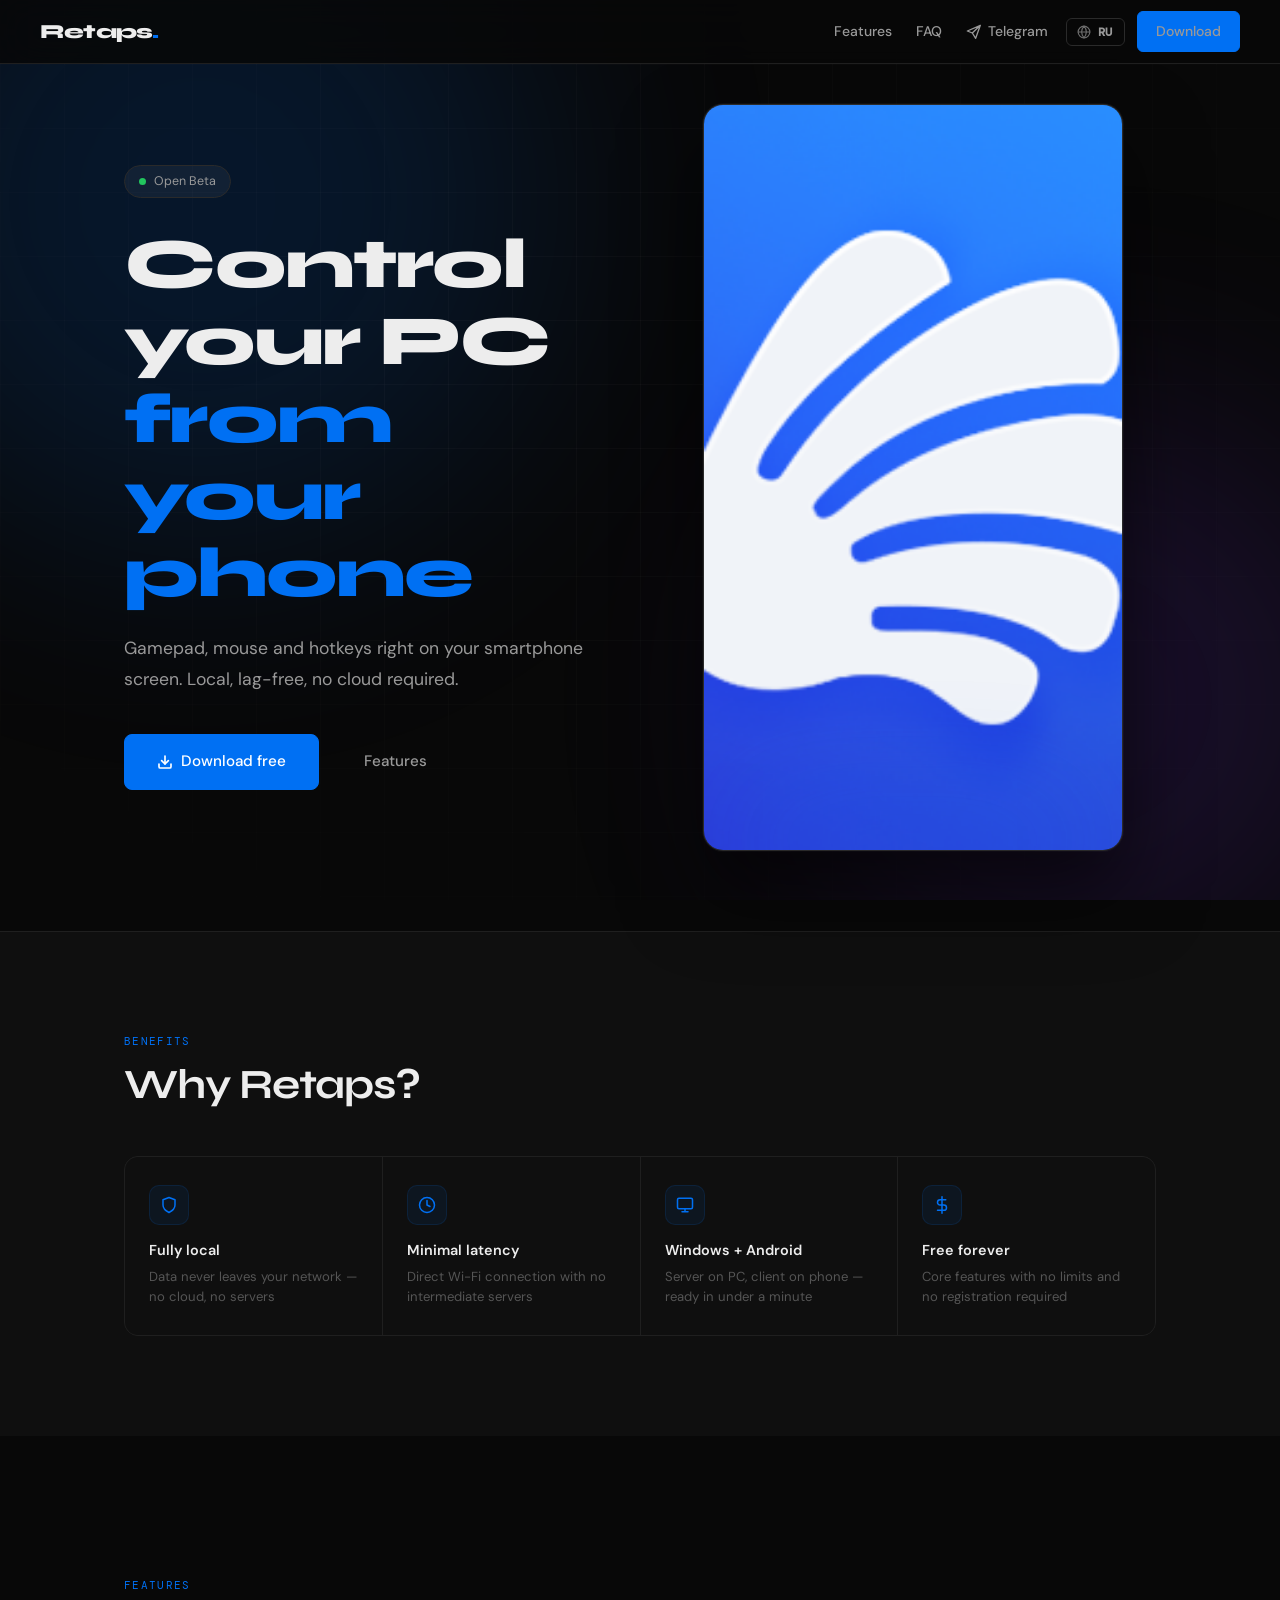
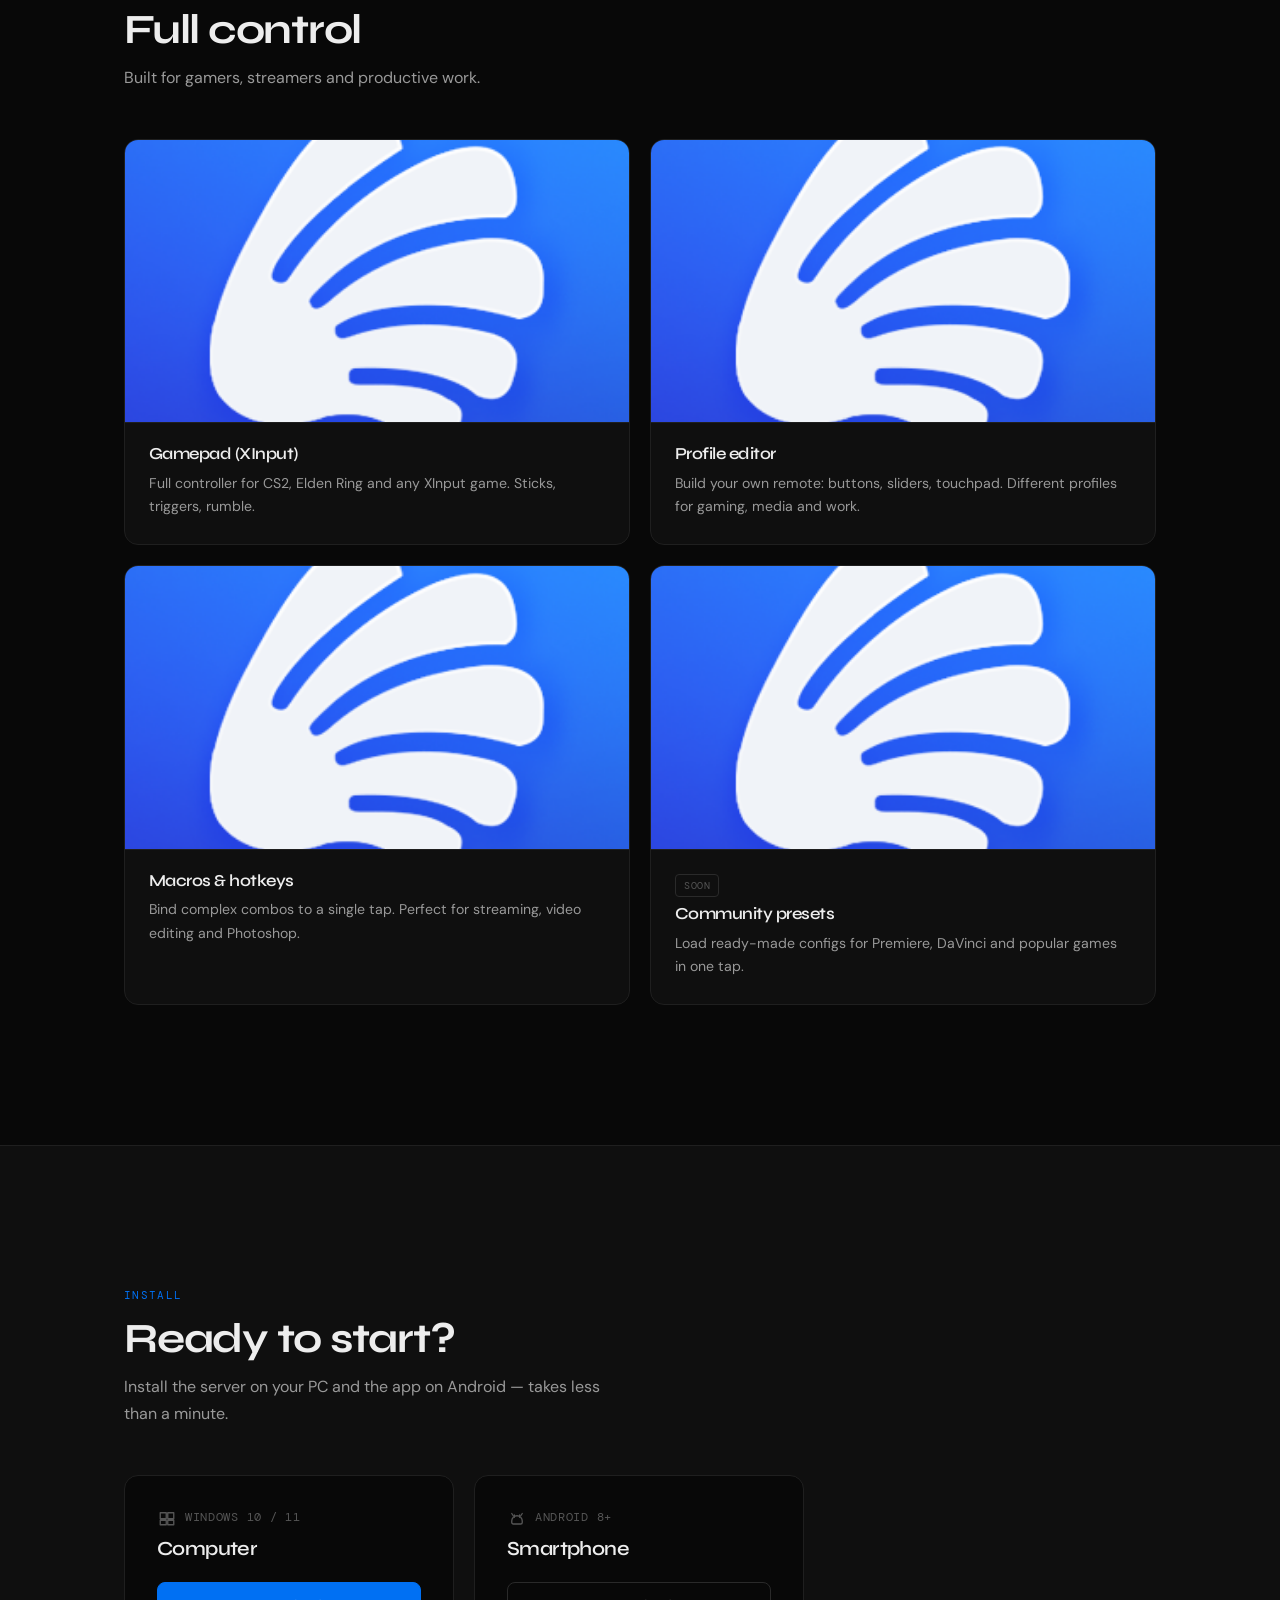
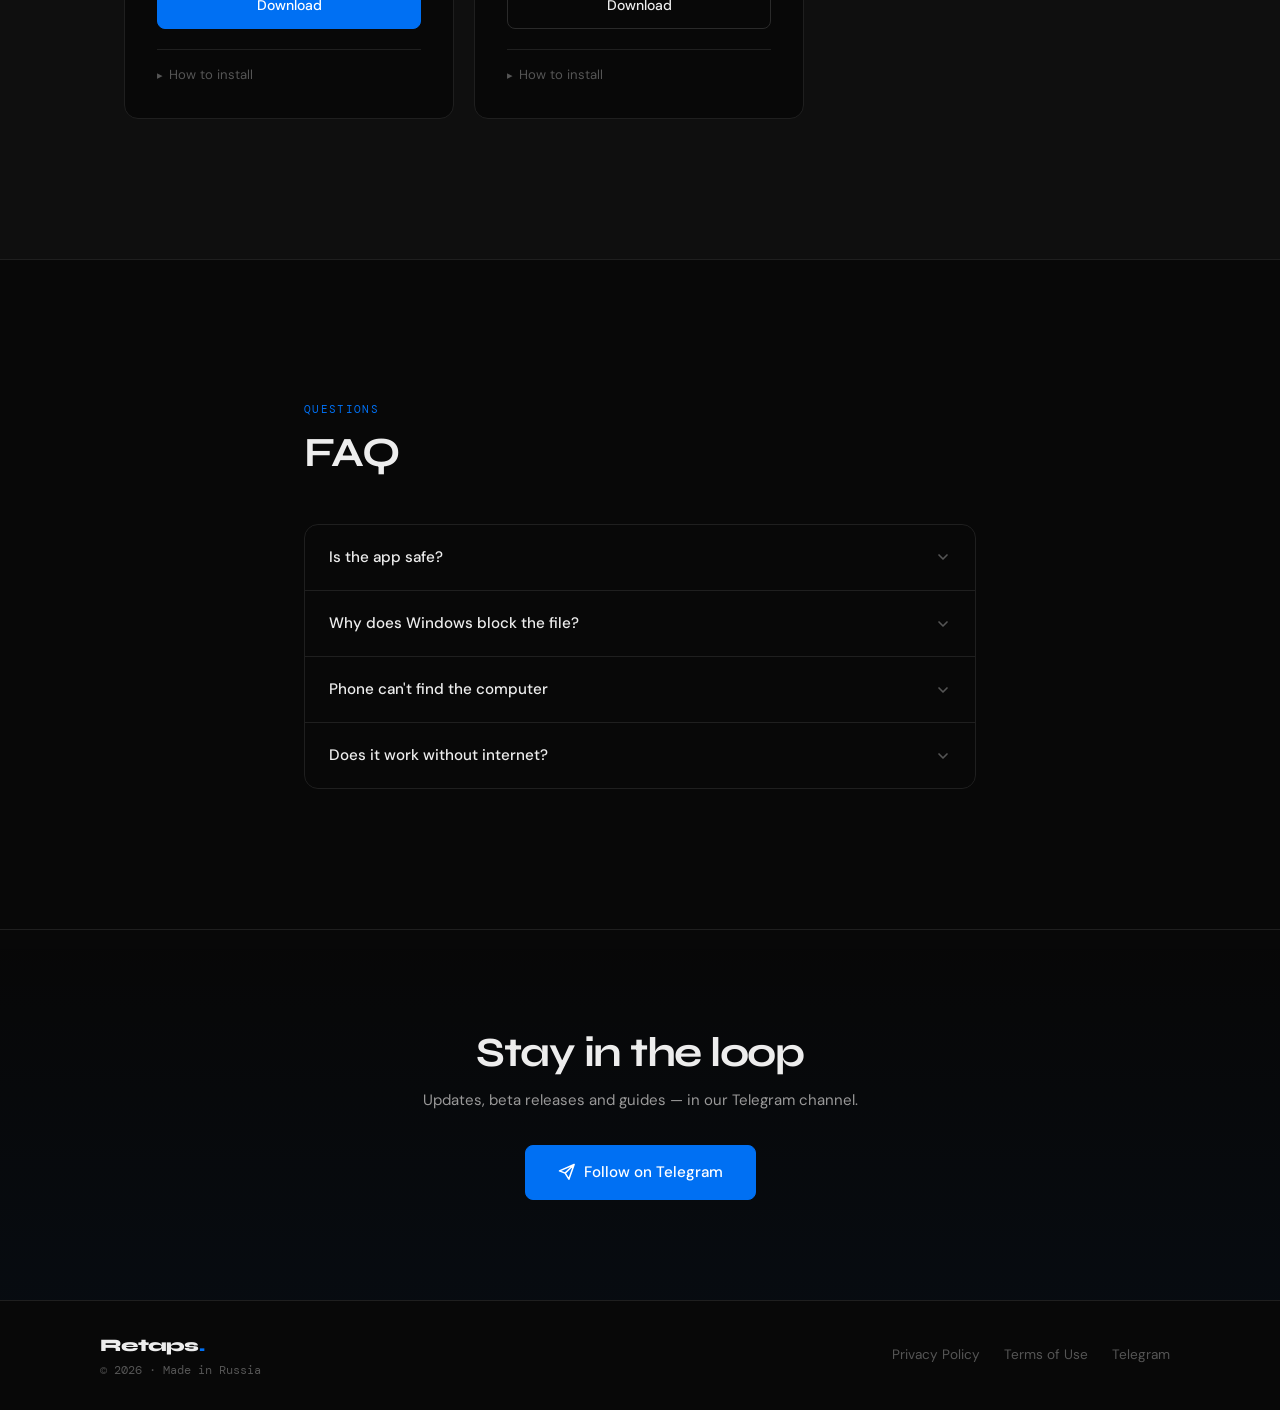
==== commit bb9f789f: "add test image" ====
--- a/index.html
+++ b/index.html
@@ -34,7 +34,7 @@
 
     <div class="nav-links" id="nav-links">
         <a href="#features" data-i18n="nav.features">Функции</a>
-        <a href="#download" data-i18n="nav.download">Скачать</a>
+<!--        <a href="#download" data-i18n="nav.download">Скачать</a>-->
         <a href="#faq">FAQ</a>
         <a href="https://t.me/retaps_ru" target="_blank" rel="noopener noreferrer" class="nav-tg" aria-label="Telegram">
             <svg width="16" height="16" viewBox="0 0 24 24" fill="none" stroke="currentColor" stroke-width="2"
@@ -86,13 +86,13 @@
                         </svg>
                         <span data-i18n="hero.cta">Скачать бесплатно</span>
                     </a>
-                    <a href="#features" class="btn btn-ghost btn-lg" data-i18n="hero.secondary">Возможности →</a>
+                    <a href="#features" class="btn btn-ghost btn-lg" data-i18n="hero.secondary">Возможности</a>
                 </div>
             </div>
             <!-- Right: hero image -->
             <div class="hero-image reveal delay-2">
                 <div class="hero-img-wrap">
-                    <img src="assets/hero.png" alt="Retaps — управление со смартфона" loading="eager"
+                    <img src="assets/img.png" alt="Retaps — управление со смартфона" loading="eager"
                          onerror="this.closest('.hero-img-wrap').classList.add('img-missing')">
                     <div class="hero-img-placeholder" aria-hidden="true">
                         <svg viewBox="0 0 24 24" fill="none" stroke="currentColor" stroke-width="1"
@@ -101,7 +101,7 @@
                             <circle cx="12" cy="17" r="1"/>
                             <line x1="9" y1="6" x2="15" y2="6"/>
                         </svg>
-                        <span>assets/hero.png</span>
+                        <span>assets/img.png</span>
                     </div>
                     <div class="hero-img-glow" aria-hidden="true"></div>
                 </div>
@@ -175,7 +175,7 @@
             <div class="features-grid">
                 <article class="feature-card reveal" aria-labelledby="feat1-title">
                     <div class="feat-img-wrap">
-                        <img src="assets/feature-gamepad.png" alt="" loading="lazy"
+                        <img src="assets/img.png" alt="" loading="lazy"
                              onerror="this.parentElement.classList.add('img-missing')">
                         <div class="feat-img-placeholder" aria-hidden="true">
                             <svg viewBox="0 0 24 24" fill="none" stroke="currentColor" stroke-width="1.5">
@@ -195,7 +195,7 @@
                 </article>
                 <article class="feature-card reveal delay-1" aria-labelledby="feat2-title">
                     <div class="feat-img-wrap">
-                        <img src="assets/feature-editor.png" alt="" loading="lazy"
+                        <img src="assets/img.png" alt="" loading="lazy"
                              onerror="this.parentElement.classList.add('img-missing')">
                         <div class="feat-img-placeholder" aria-hidden="true">
                             <svg viewBox="0 0 24 24" fill="none" stroke="currentColor" stroke-width="1.5">
@@ -212,7 +212,7 @@
                 </article>
                 <article class="feature-card reveal delay-2" aria-labelledby="feat3-title">
                     <div class="feat-img-wrap">
-                        <img src="assets/feature-macros.png" alt="" loading="lazy"
+                        <img src="assets/img.png" alt="" loading="lazy"
                              onerror="this.parentElement.classList.add('img-missing')">
                         <div class="feat-img-placeholder" aria-hidden="true">
                             <svg viewBox="0 0 24 24" fill="none" stroke="currentColor" stroke-width="1.5">
@@ -229,7 +229,7 @@
                 </article>
                 <article class="feature-card feat-card-soon reveal delay-1" aria-labelledby="feat4-title">
                     <div class="feat-img-wrap">
-                        <img src="assets/feature-presets.png" alt="" loading="lazy"
+                        <img src="assets/img.png" alt="" loading="lazy"
                              onerror="this.parentElement.classList.add('img-missing')">
                         <div class="feat-img-placeholder" aria-hidden="true">
                             <svg viewBox="0 0 24 24" fill="none" stroke="currentColor" stroke-width="1.5">
@@ -396,7 +396,7 @@
             <a href="/privacy.html" data-i18n="footer.privacy">Конфиденциальность</a>
             <a href="/terms.html" data-i18n="footer.terms">Условия</a>
             <a href="https://t.me/retaps_ru" target="_blank" rel="noopener noreferrer">Telegram</a>
-            <a href="mailto:contact@retaps-app.ru" data-i18n="footer.support">Поддержка</a>
+<!--            <a href="mailto:contact@retaps-app.ru" data-i18n="footer.support">Поддержка</a>-->
         </div>
     </div>
 </footer>
@@ -423,7 +423,7 @@
           'hero.badge':'Открытое бета-тестирование',
           'hero.title':'Управляй ПК<br><em>со смартфона</em>',
           'hero.sub':'Геймпад, мышь и горячие клавиши прямо на экране телефона. Локально, без задержек и без облаков.',
-          'hero.cta':'Скачать бесплатно','hero.secondary':'Возможности →',
+          'hero.cta':'Скачать бесплатно','hero.secondary':'Возможности',
           'why.eyebrow':'Преимущества','why.title':'Почему мы?',
           'why.p1.title':'Полностью локально','why.p1.desc':'Данные не покидают вашу сеть — никаких облаков и серверов',
           'why.p2.title':'Минимальная задержка','why.p2.desc':'Wi-Fi соединение без промежуточных серверов',
@@ -458,7 +458,7 @@
           'hero.badge':'Open Beta',
           'hero.title':'Control your PC<br><em>from your phone</em>',
           'hero.sub':'Gamepad, mouse and hotkeys right on your smartphone screen. Local, lag-free, no cloud required.',
-          'hero.cta':'Download free','hero.secondary':'Features →',
+          'hero.cta':'Download free','hero.secondary':'Features',
           'why.eyebrow':'Benefits','why.title':'Why Retaps?',
           'why.p1.title':'Fully local','why.p1.desc':'Data never leaves your network — no cloud, no servers',
           'why.p2.title':'Minimal latency','why.p2.desc':'Direct Wi-Fi connection with no intermediate servers',
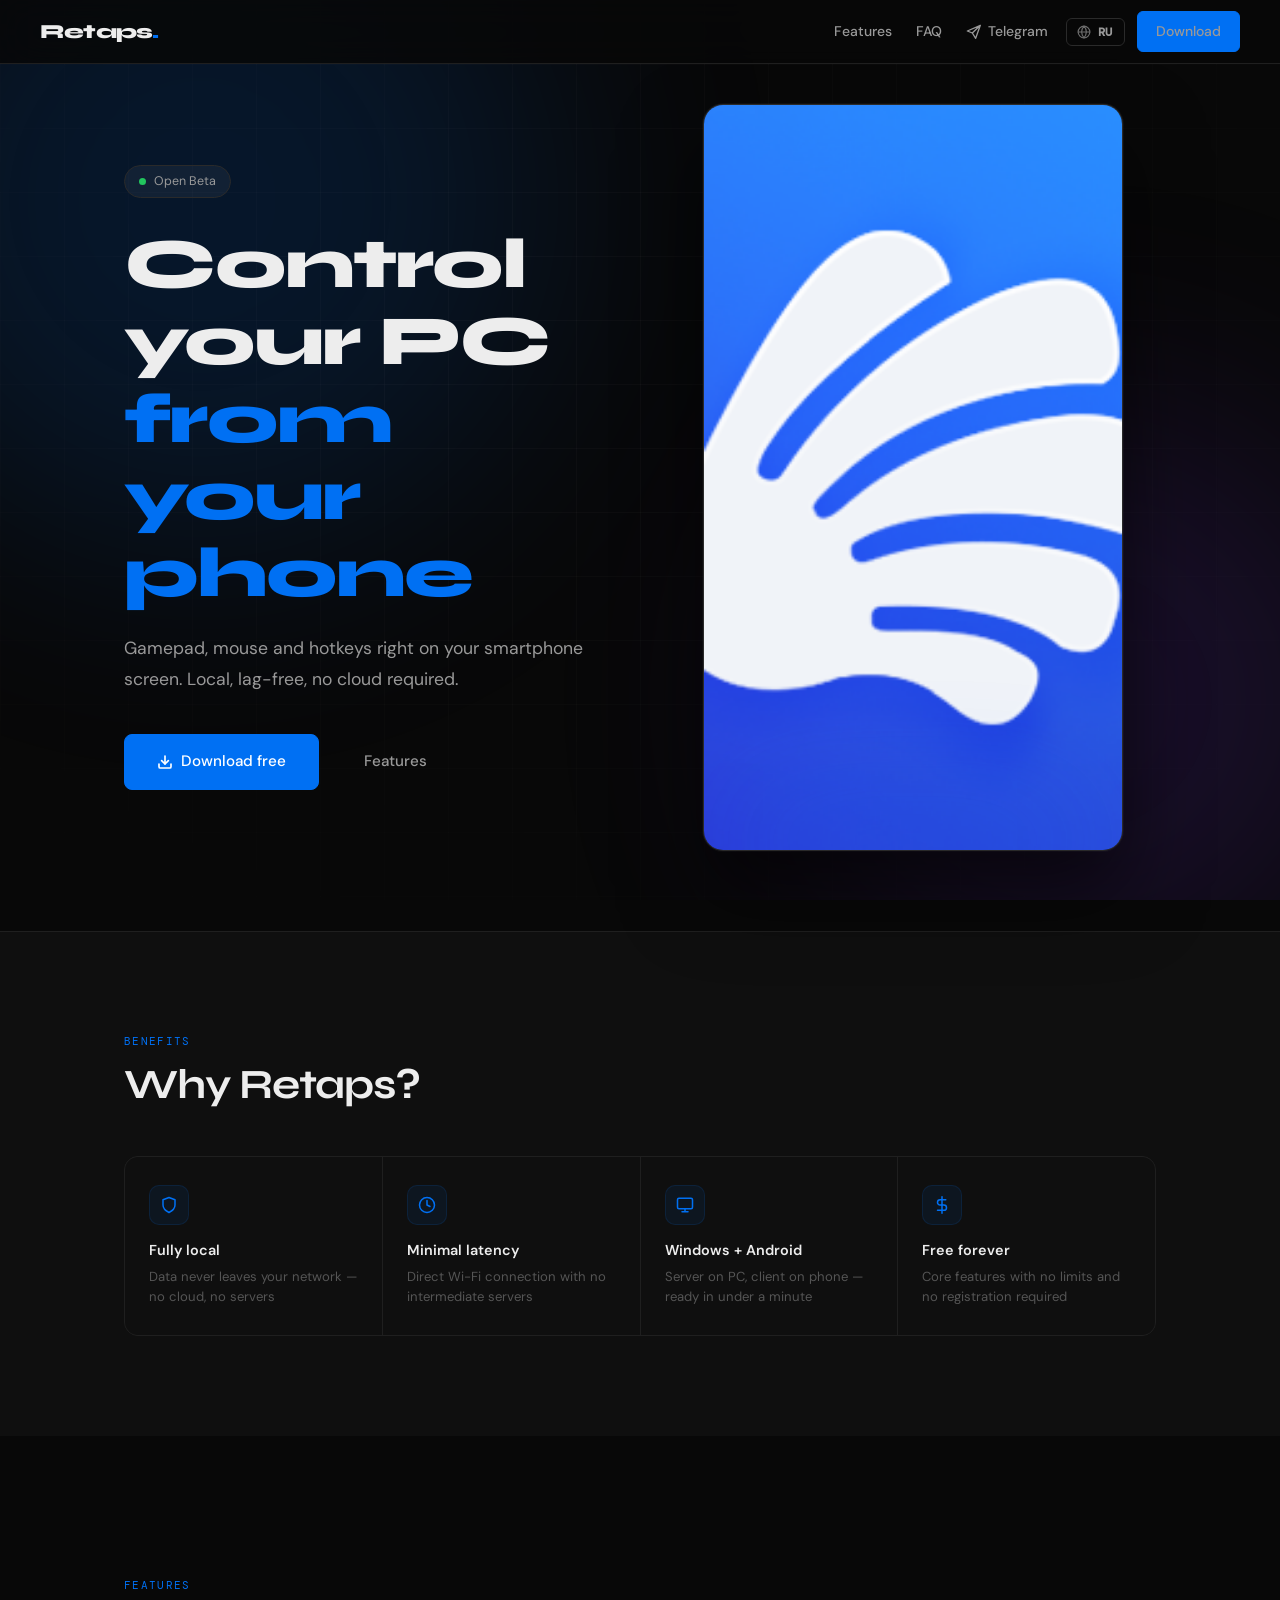
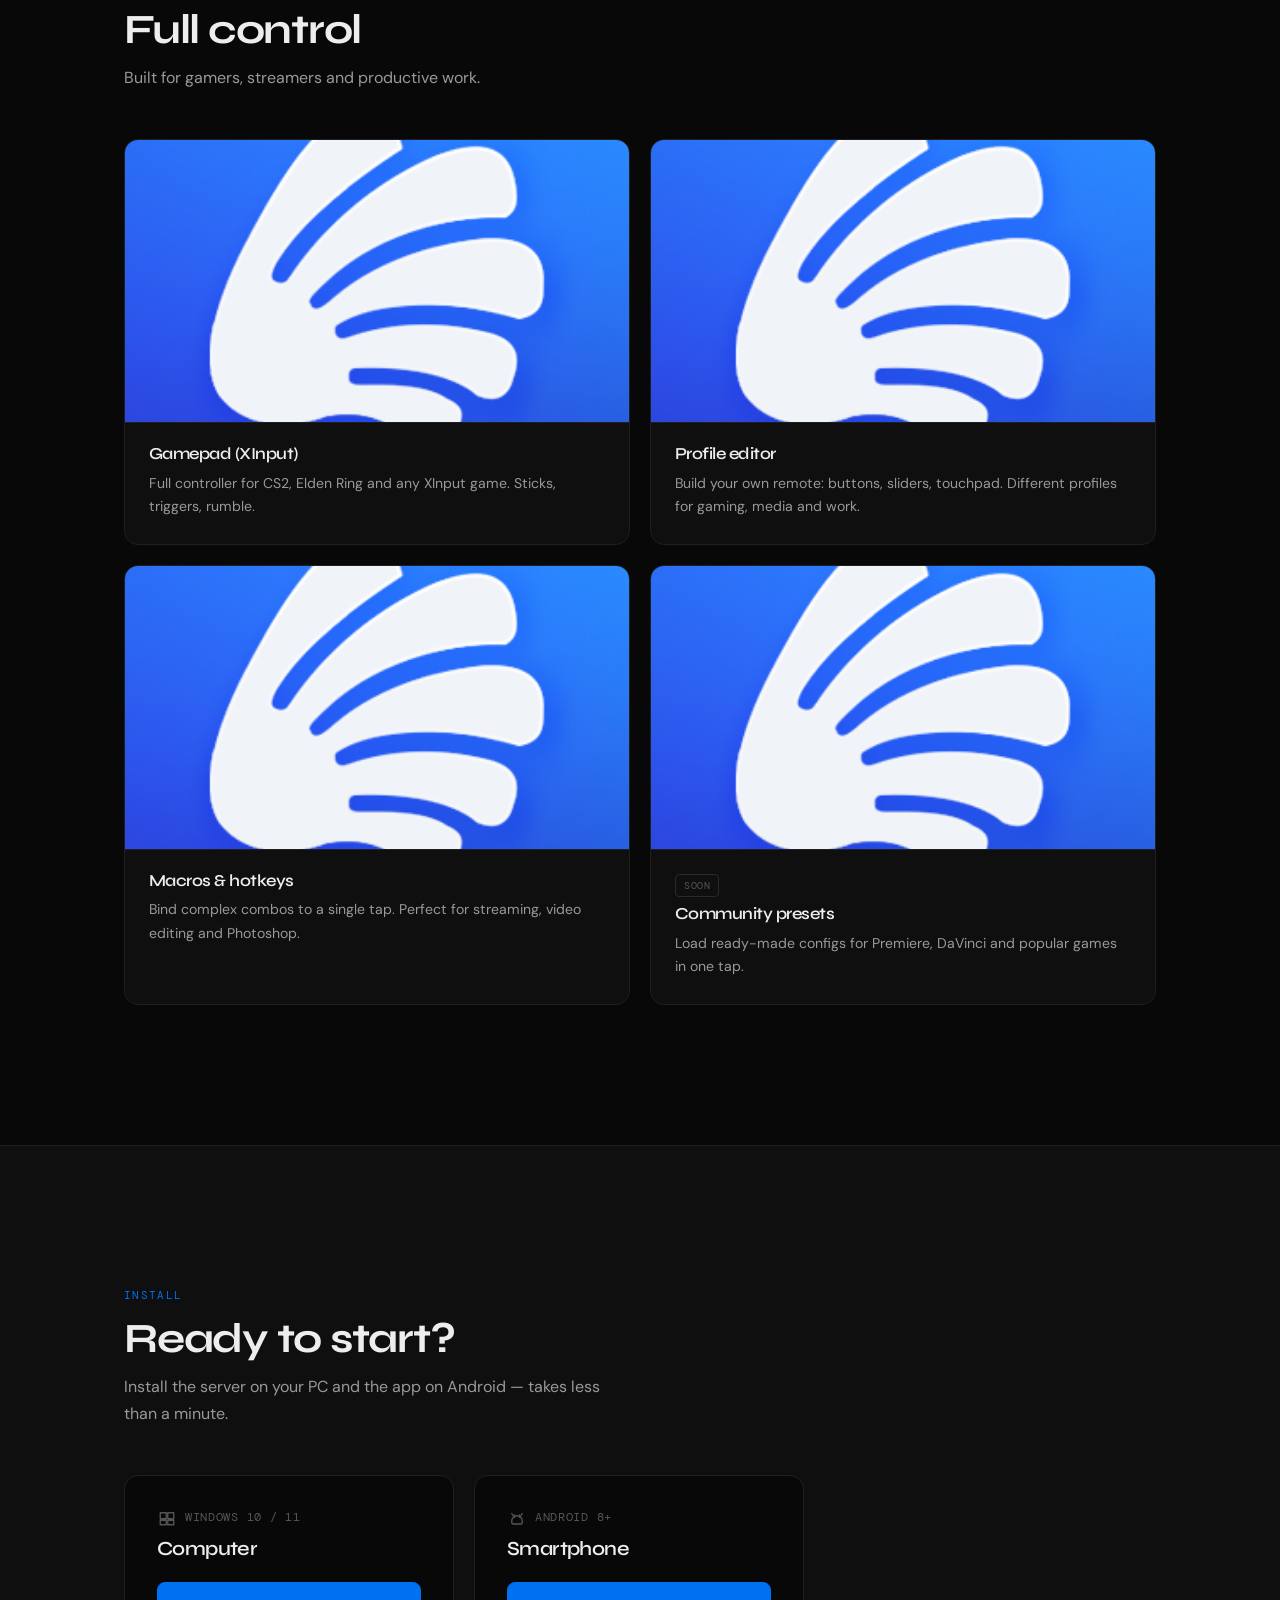
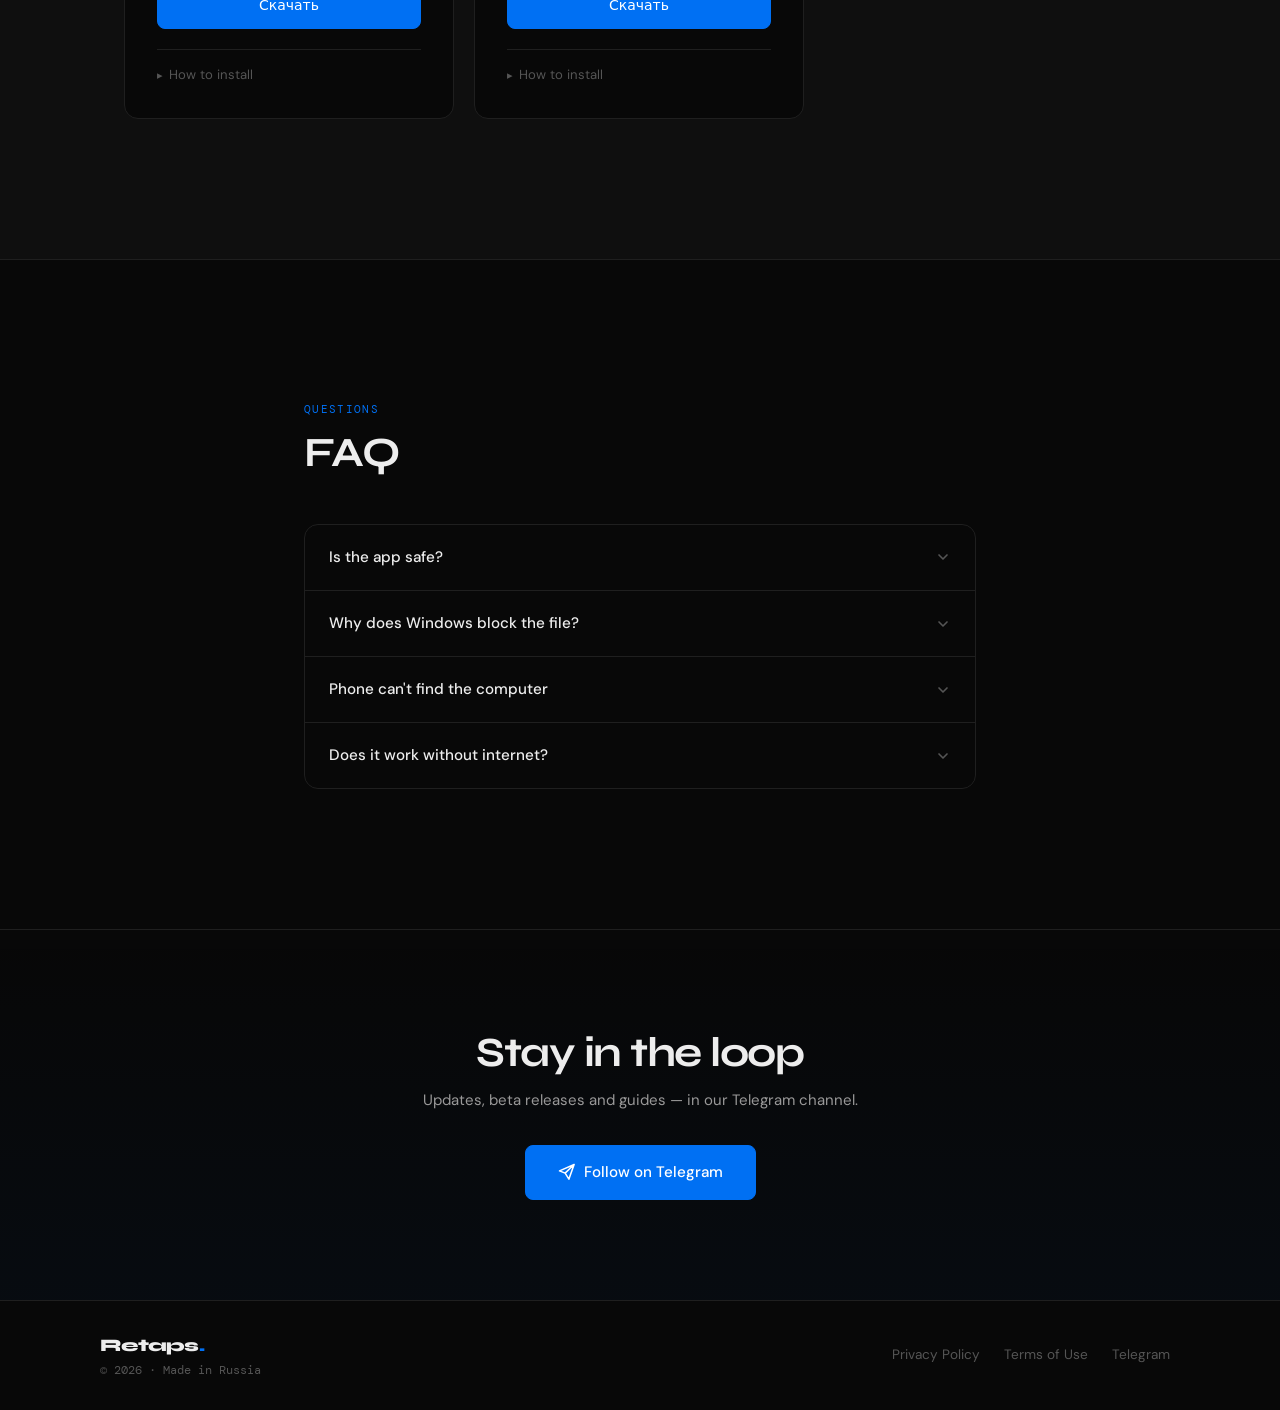
==== commit d72987e1: "update links" ====
--- a/index.html
+++ b/index.html
@@ -34,7 +34,7 @@
 
     <div class="nav-links" id="nav-links">
         <a href="#features" data-i18n="nav.features">Функции</a>
-<!--        <a href="#download" data-i18n="nav.download">Скачать</a>-->
+        <!--        <a href="#download" data-i18n="nav.download">Скачать</a>-->
         <a href="#faq">FAQ</a>
         <a href="https://t.me/retaps_ru" target="_blank" rel="noopener noreferrer" class="nav-tg" aria-label="Telegram">
             <svg width="16" height="16" viewBox="0 0 24 24" fill="none" stroke="currentColor" stroke-width="2"
@@ -268,9 +268,11 @@
                         Windows 10 / 11
                     </div>
                     <h3 data-i18n="dl.win.title">Компьютер</h3>
-                    <a href="#" class="btn btn-primary btn-block"
-                       onclick="this.blur();alert(document.documentElement.lang==='en'?'Coming soon — follow our Telegram!':'Файл скоро появится — подпишитесь на Telegram!');return false;"
-                       data-i18n="dl.btn">Скачать</a>
+                    <!--                    <a href="#" class="btn btn-primary btn-block"-->
+                    <!--                       onclick="this.blur();alert(document.documentElement.lang==='en'?'Coming soon — follow our Telegram!':'Файл скоро появится — подпишитесь на Telegram!');return false;"-->
+                    <!--                       data-i18n="dl.btn">Скачать</a>-->
+                    <a href="https://github.com/Noffy57/RetapsWebsite/releases/download/v0.1.1-beta/Retaps.exe"
+                       class="btn btn-primary btn-block" download> Скачать </a>
                     <details class="install-guide">
                         <summary data-i18n="dl.guide">Как установить</summary>
                         <ol class="install-steps">
@@ -294,9 +296,11 @@
                         Android 8+
                     </div>
                     <h3 data-i18n="dl.android.title">Смартфон</h3>
-                    <a href="#" class="btn btn-outline btn-block"
-                       onclick="this.blur();alert(document.documentElement.lang==='en'?'Coming soon — follow our Telegram!':'Файл скоро появится — подпишитесь на Telegram!');return false;"
-                       data-i18n="dl.btn">Скачать APK</a>
+<!--                    <a href="#" class="btn btn-outline btn-block"-->
+<!--                       onclick="this.blur();alert(document.documentElement.lang==='en'?'Coming soon — follow our Telegram!':'Файл скоро появится — подпишитесь на Telegram!');return false;"-->
+<!--                       data-i18n="dl.btn">Скачать APK</a>-->
+                     <a href="https://github.com/Noffy57/RetapsWebsite/releases/download/v0.1.1-beta/Retaps.apk"
+                       class="btn btn-primary btn-block" download> Скачать </a>
                     <details class="install-guide">
                         <summary data-i18n="dl.guide">Как установить</summary>
                         <ol class="install-steps">
@@ -396,7 +400,7 @@
             <a href="/privacy.html" data-i18n="footer.privacy">Конфиденциальность</a>
             <a href="/terms.html" data-i18n="footer.terms">Условия</a>
             <a href="https://t.me/retaps_ru" target="_blank" rel="noopener noreferrer">Telegram</a>
-<!--            <a href="mailto:contact@retaps-app.ru" data-i18n="footer.support">Поддержка</a>-->
+            <!--            <a href="mailto:contact@retaps-app.ru" data-i18n="footer.support">Поддержка</a>-->
         </div>
     </div>
 </footer>
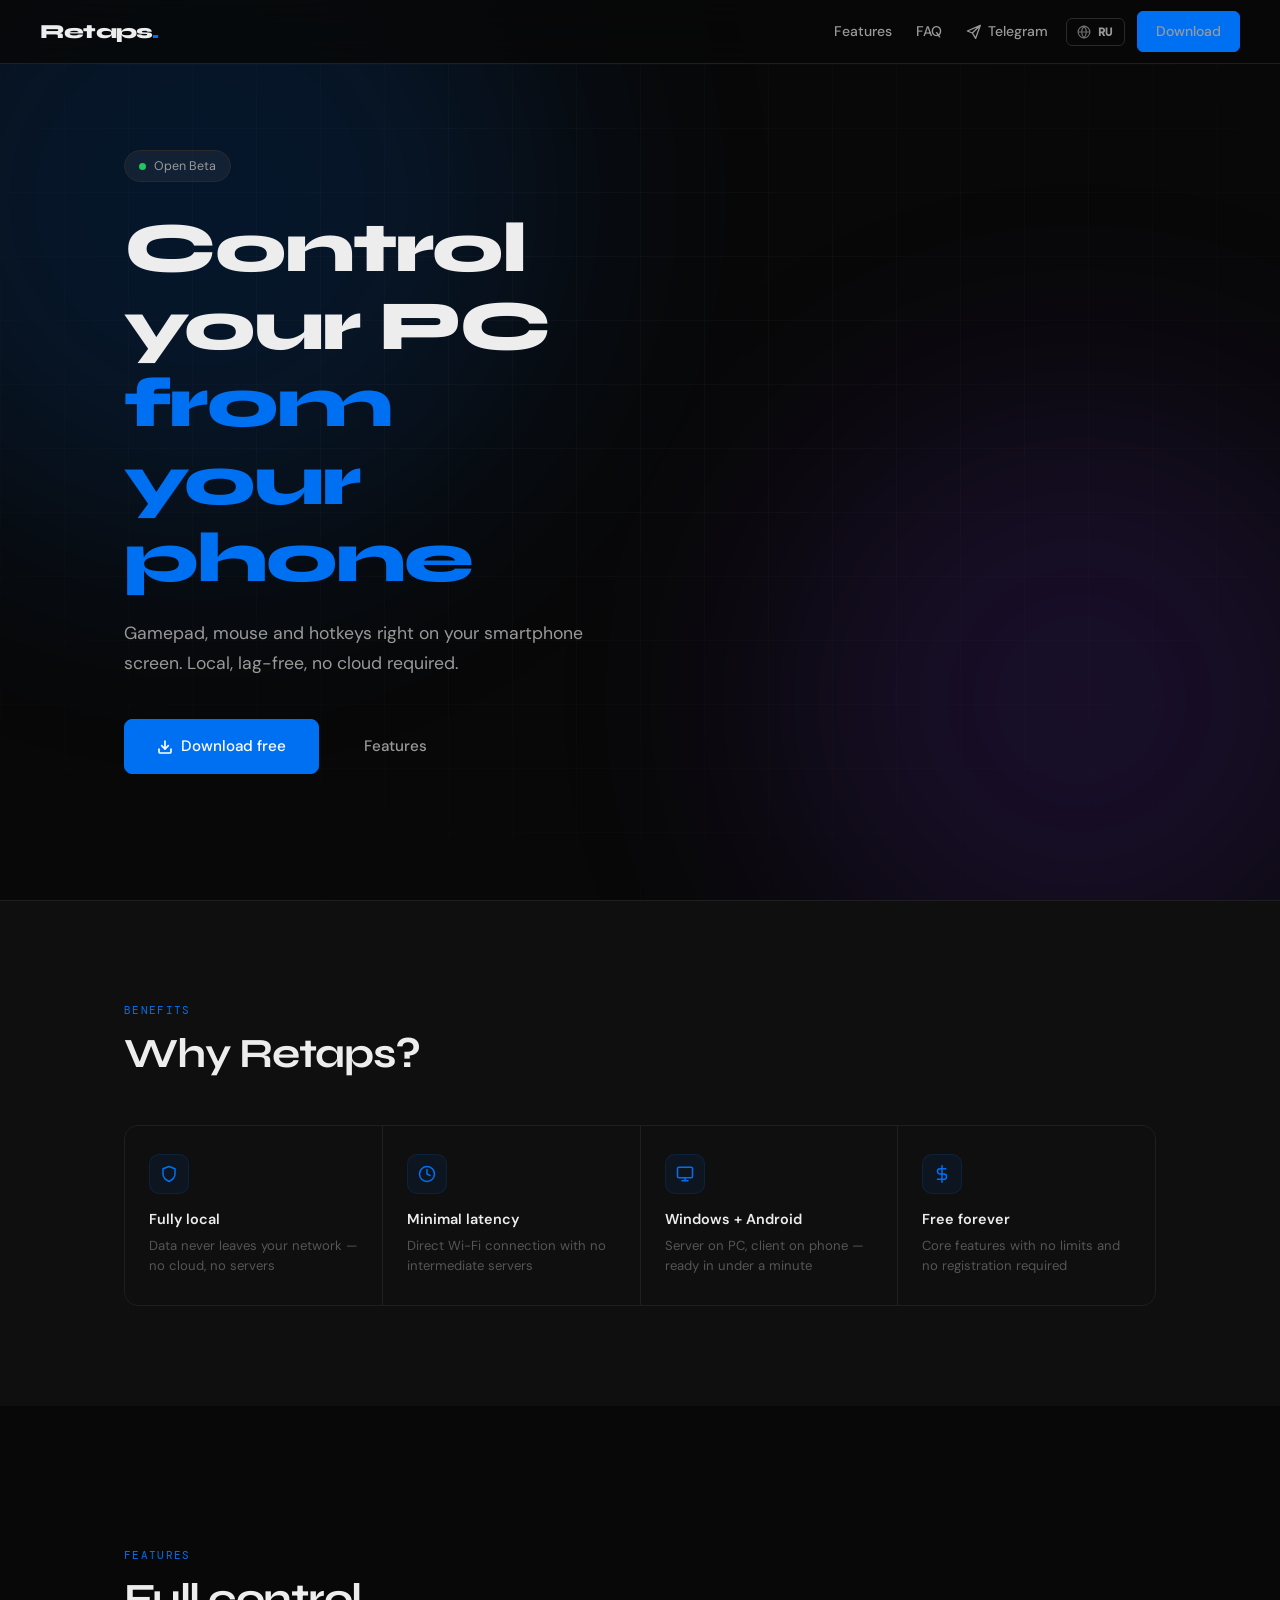
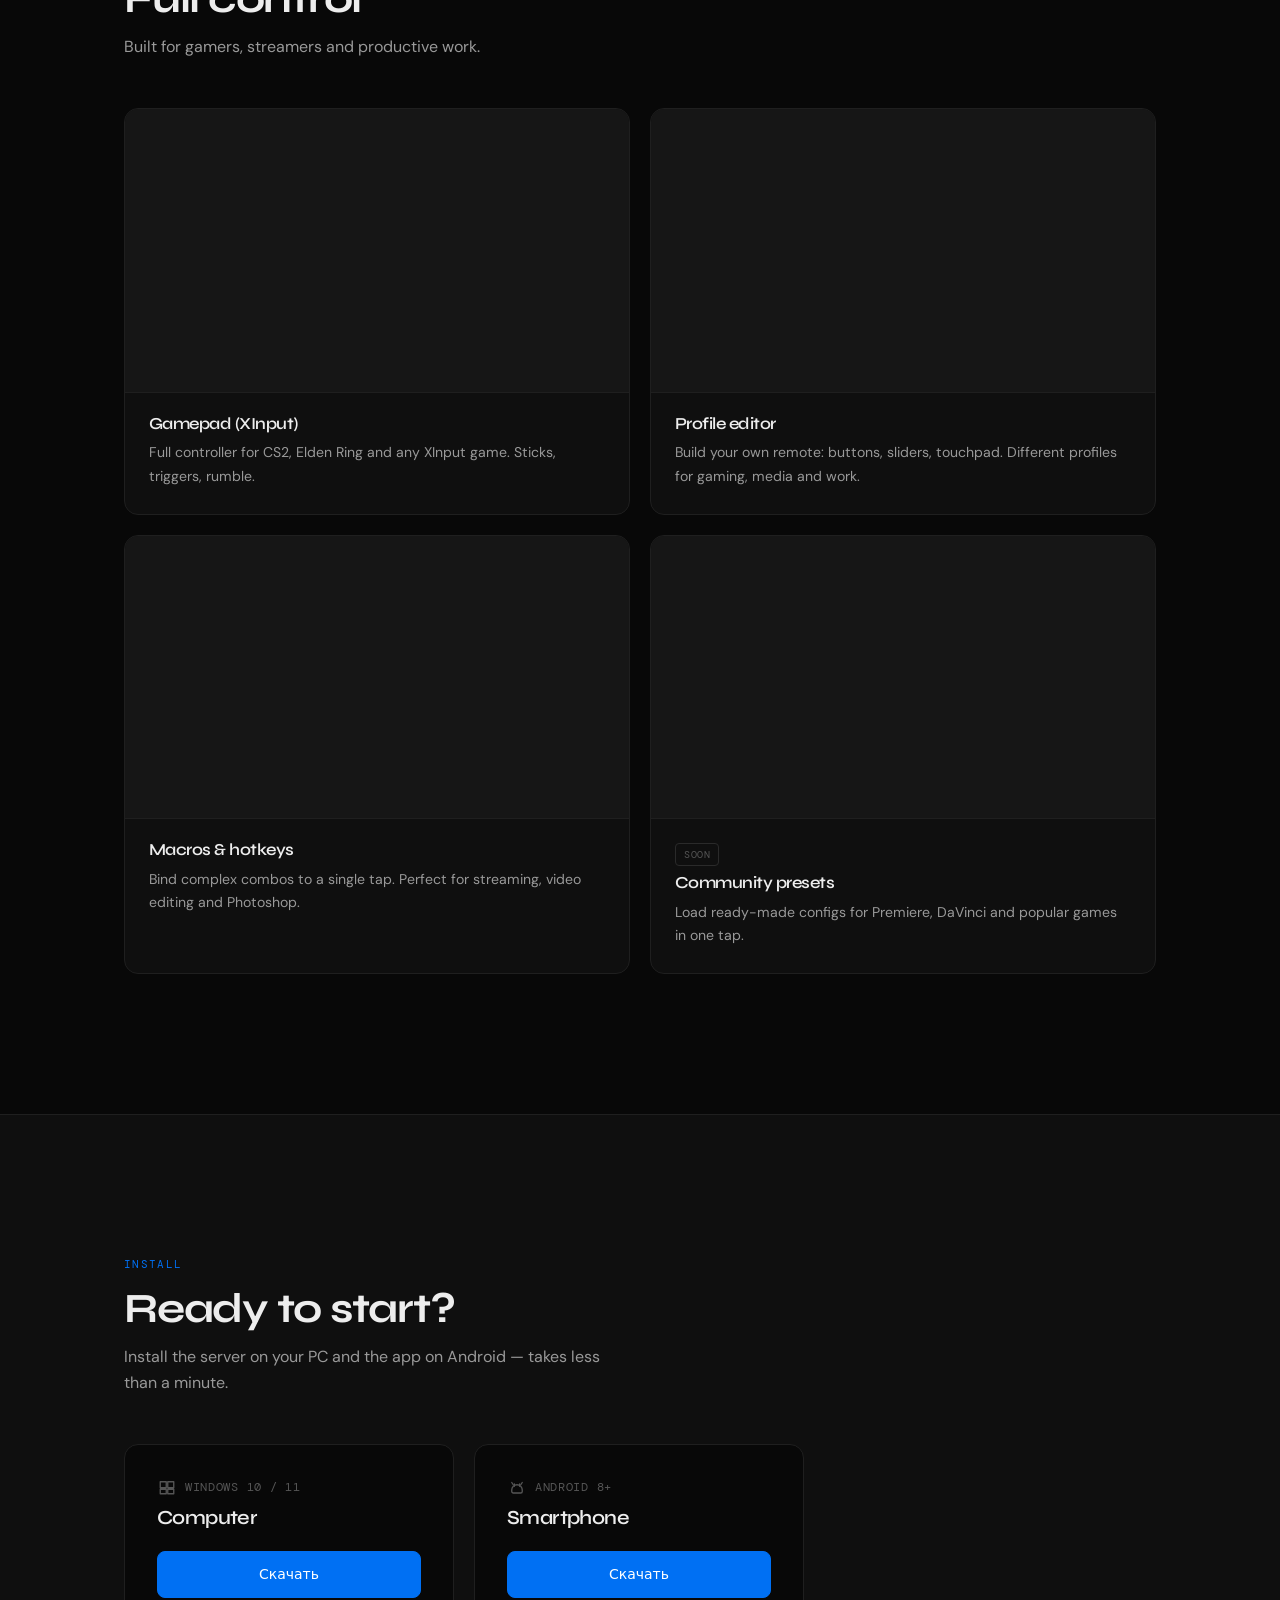
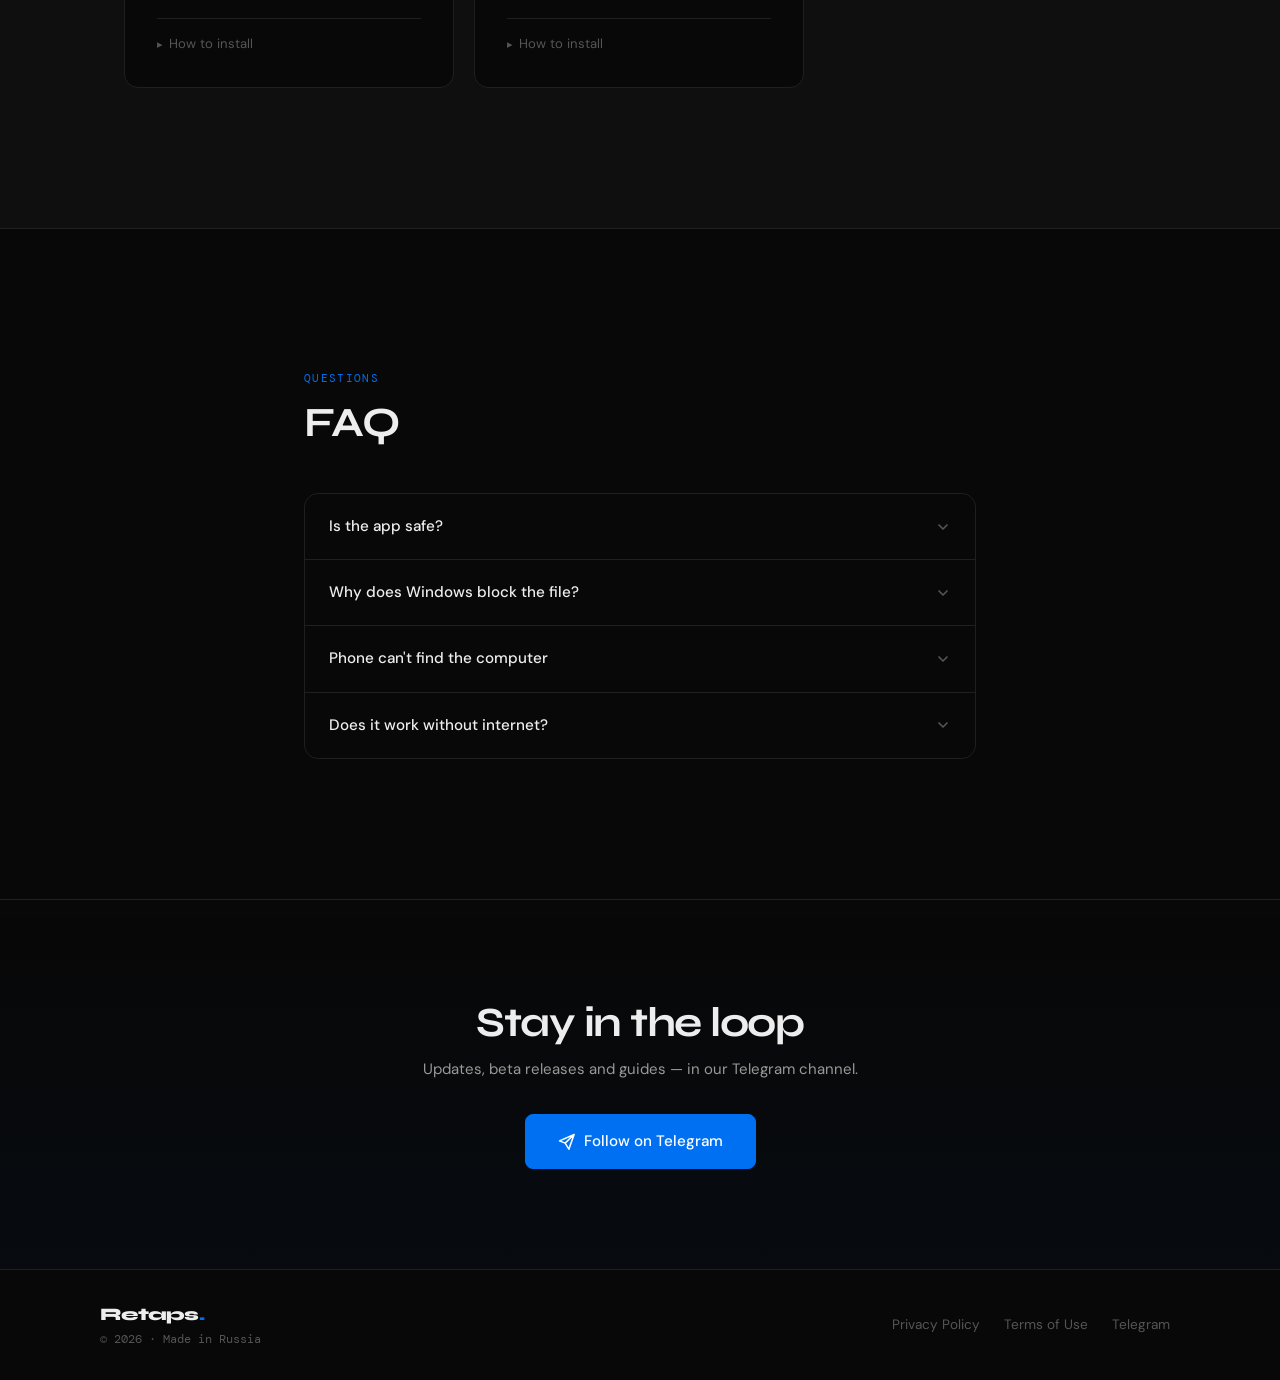
==== commit 5e6e7c37: "hide images" ====
--- a/index.html
+++ b/index.html
@@ -90,22 +90,22 @@
                 </div>
             </div>
             <!-- Right: hero image -->
-            <div class="hero-image reveal delay-2">
-                <div class="hero-img-wrap">
-                    <img src="assets/img.png" alt="Retaps — управление со смартфона" loading="eager"
-                         onerror="this.closest('.hero-img-wrap').classList.add('img-missing')">
-                    <div class="hero-img-placeholder" aria-hidden="true">
-                        <svg viewBox="0 0 24 24" fill="none" stroke="currentColor" stroke-width="1"
-                             stroke-linecap="round" stroke-linejoin="round">
-                            <rect x="5" y="2" width="14" height="20" rx="2"/>
-                            <circle cx="12" cy="17" r="1"/>
-                            <line x1="9" y1="6" x2="15" y2="6"/>
-                        </svg>
-                        <span>assets/img.png</span>
-                    </div>
-                    <div class="hero-img-glow" aria-hidden="true"></div>
-                </div>
-            </div>
+<!--            <div class="hero-image reveal delay-2">-->
+<!--                <div class="hero-img-wrap">-->
+<!--&lt;!&ndash;                    <img src="assets/img.png" alt="Retaps — управление со смартфона" loading="eager"&ndash;&gt;-->
+<!--&lt;!&ndash;                         onerror="this.closest('.hero-img-wrap').classList.add('img-missing')">&ndash;&gt;-->
+<!--                    <div class="hero-img-placeholder" aria-hidden="true">-->
+<!--                        <svg viewBox="0 0 24 24" fill="none" stroke="currentColor" stroke-width="1"-->
+<!--                             stroke-linecap="round" stroke-linejoin="round">-->
+<!--                            <rect x="5" y="2" width="14" height="20" rx="2"/>-->
+<!--                            <circle cx="12" cy="17" r="1"/>-->
+<!--                            <line x1="9" y1="6" x2="15" y2="6"/>-->
+<!--                        </svg>-->
+<!--                        <span>assets/img.png</span>-->
+<!--                    </div>-->
+<!--                    <div class="hero-img-glow" aria-hidden="true"></div>-->
+<!--                </div>-->
+<!--            </div>-->
         </div>
     </section>
 
@@ -175,8 +175,8 @@
             <div class="features-grid">
                 <article class="feature-card reveal" aria-labelledby="feat1-title">
                     <div class="feat-img-wrap">
-                        <img src="assets/img.png" alt="" loading="lazy"
-                             onerror="this.parentElement.classList.add('img-missing')">
+<!--                        <img src="assets/img.png" alt="" loading="lazy"-->
+<!--                             onerror="this.parentElement.classList.add('img-missing')">-->
                         <div class="feat-img-placeholder" aria-hidden="true">
                             <svg viewBox="0 0 24 24" fill="none" stroke="currentColor" stroke-width="1.5">
                                 <rect x="2" y="6" width="20" height="12" rx="2"/>
@@ -195,8 +195,8 @@
                 </article>
                 <article class="feature-card reveal delay-1" aria-labelledby="feat2-title">
                     <div class="feat-img-wrap">
-                        <img src="assets/img.png" alt="" loading="lazy"
-                             onerror="this.parentElement.classList.add('img-missing')">
+<!--                        <img src="assets/img.png" alt="" loading="lazy"-->
+<!--                             onerror="this.parentElement.classList.add('img-missing')">-->
                         <div class="feat-img-placeholder" aria-hidden="true">
                             <svg viewBox="0 0 24 24" fill="none" stroke="currentColor" stroke-width="1.5">
                                 <path d="M12 20h9"/>
@@ -212,8 +212,8 @@
                 </article>
                 <article class="feature-card reveal delay-2" aria-labelledby="feat3-title">
                     <div class="feat-img-wrap">
-                        <img src="assets/img.png" alt="" loading="lazy"
-                             onerror="this.parentElement.classList.add('img-missing')">
+<!--                        <img src="assets/img.png" alt="" loading="lazy"-->
+<!--                             onerror="this.parentElement.classList.add('img-missing')">-->
                         <div class="feat-img-placeholder" aria-hidden="true">
                             <svg viewBox="0 0 24 24" fill="none" stroke="currentColor" stroke-width="1.5">
                                 <rect x="2" y="4" width="20" height="16" rx="2"/>
@@ -229,8 +229,8 @@
                 </article>
                 <article class="feature-card feat-card-soon reveal delay-1" aria-labelledby="feat4-title">
                     <div class="feat-img-wrap">
-                        <img src="assets/img.png" alt="" loading="lazy"
-                             onerror="this.parentElement.classList.add('img-missing')">
+<!--                        <img src="assets/img.png" alt="" loading="lazy"-->
+<!--                             onerror="this.parentElement.classList.add('img-missing')">-->
                         <div class="feat-img-placeholder" aria-hidden="true">
                             <svg viewBox="0 0 24 24" fill="none" stroke="currentColor" stroke-width="1.5">
                                 <circle cx="12" cy="12" r="10"/>
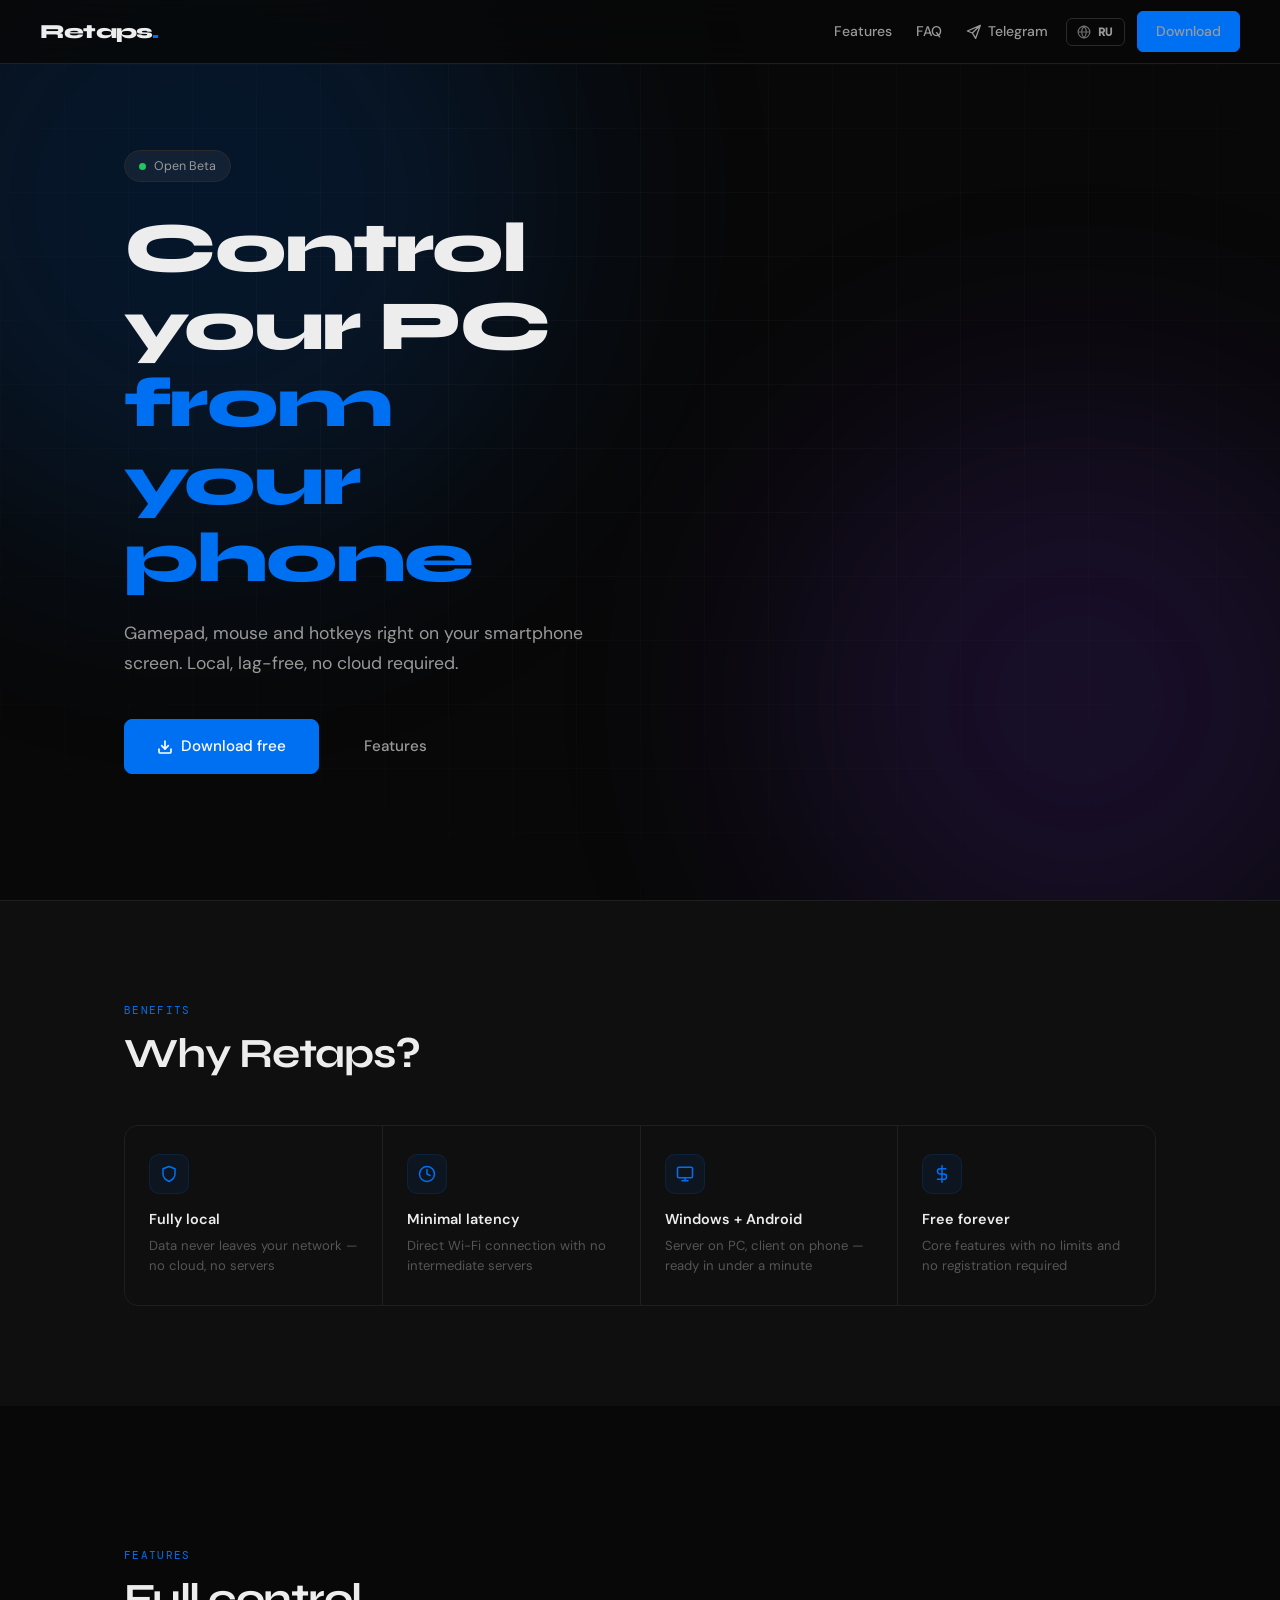
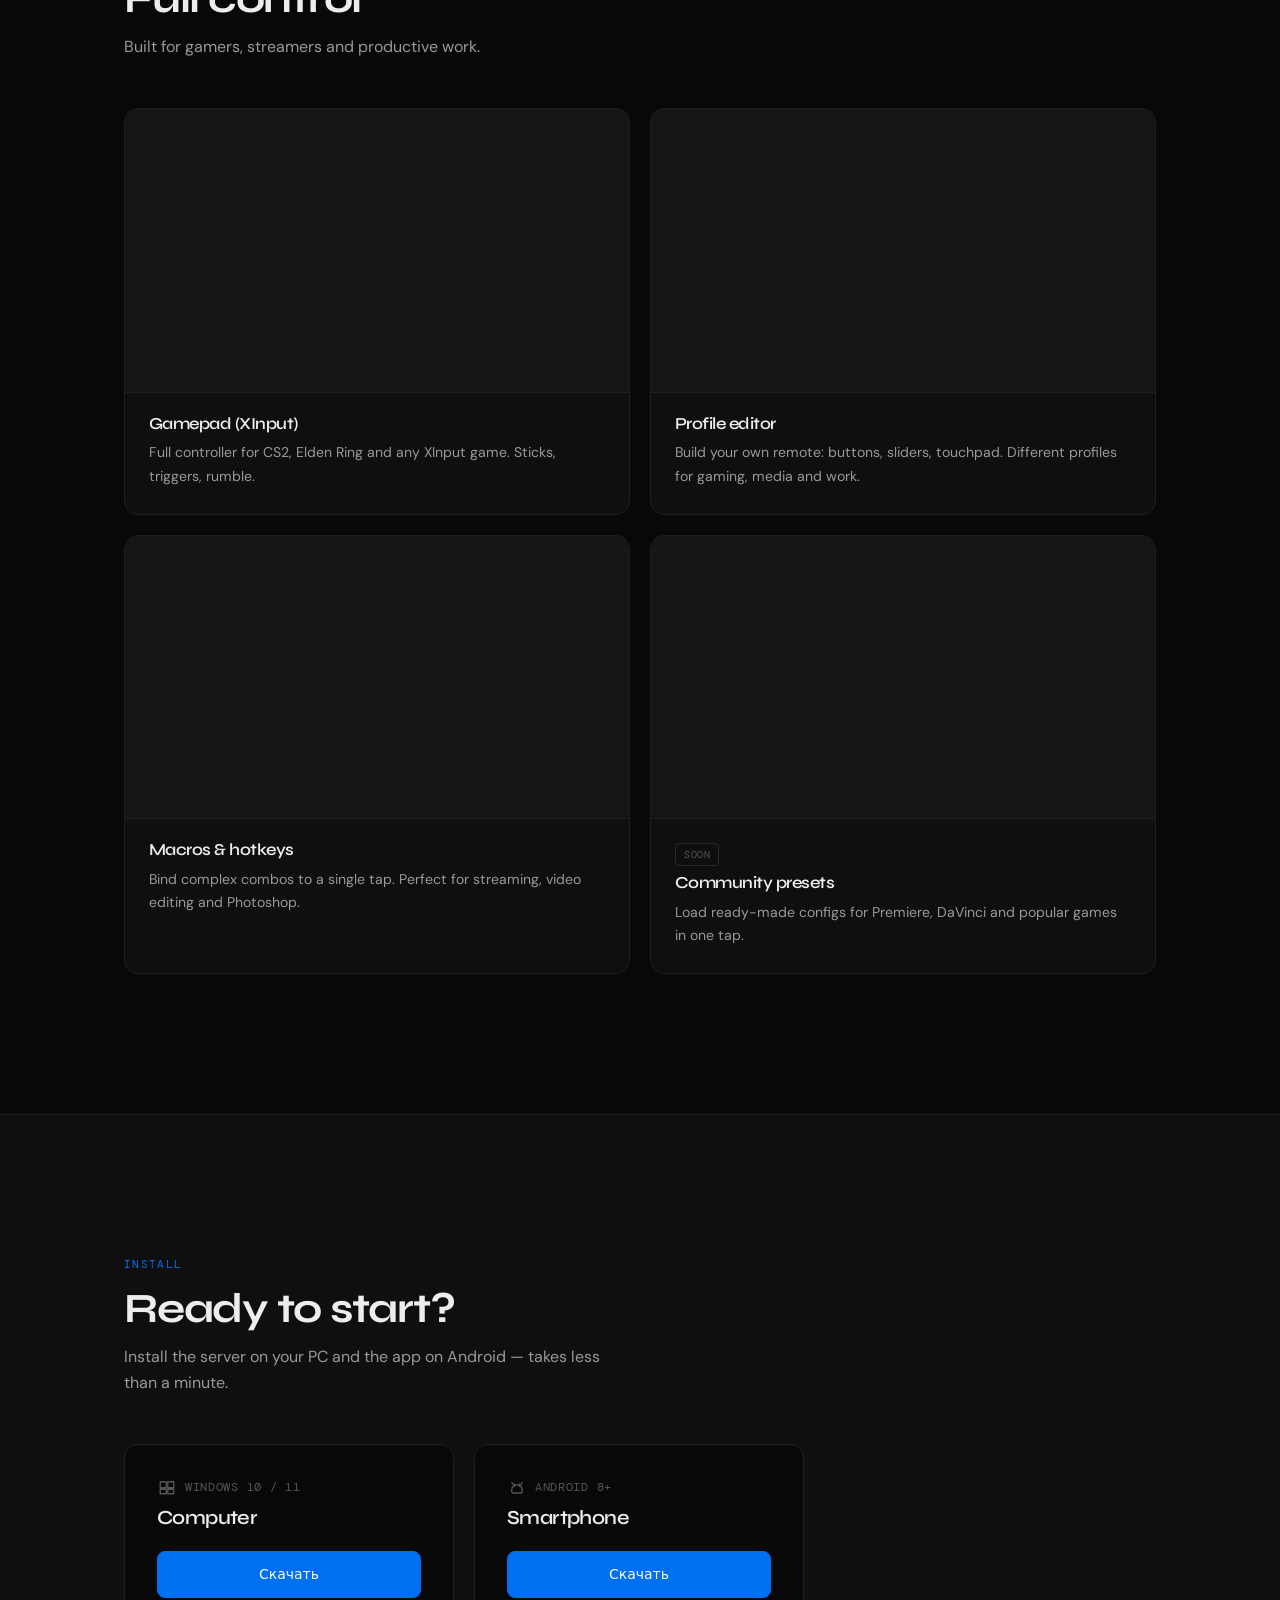
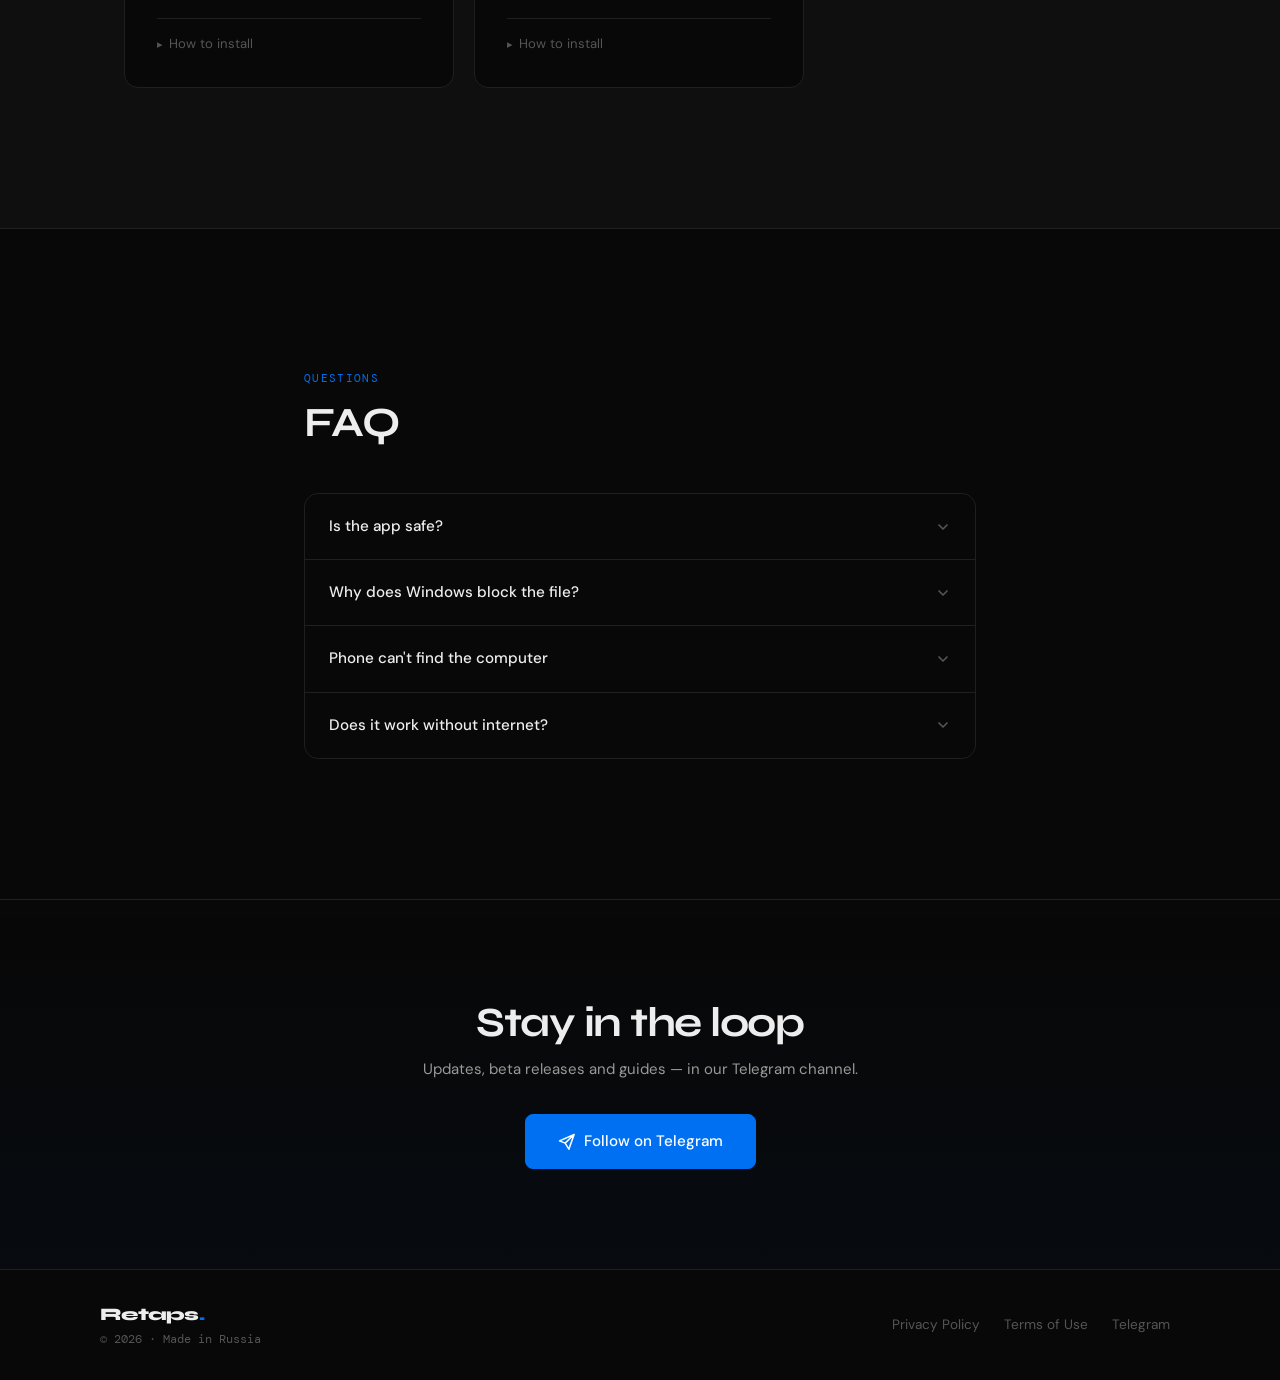
==== commit c9b250e5: "Windows Installer Update" ====
--- a/index.html
+++ b/index.html
@@ -271,7 +271,7 @@
                     <!--                    <a href="#" class="btn btn-primary btn-block"-->
                     <!--                       onclick="this.blur();alert(document.documentElement.lang==='en'?'Coming soon — follow our Telegram!':'Файл скоро появится — подпишитесь на Telegram!');return false;"-->
                     <!--                       data-i18n="dl.btn">Скачать</a>-->
-                    <a href="https://github.com/Noffy57/RetapsWebsite/releases/download/v0.1.1-beta/Retaps.exe"
+                    <a href="https://github.com/Noffy57/RetapsWebsite/releases/download/v0.1.3-beta/setup-Retaps.exe"
                        class="btn btn-primary btn-block" download> Скачать </a>
                     <details class="install-guide">
                         <summary data-i18n="dl.guide">Как установить</summary>
@@ -299,7 +299,7 @@
 <!--                    <a href="#" class="btn btn-outline btn-block"-->
 <!--                       onclick="this.blur();alert(document.documentElement.lang==='en'?'Coming soon — follow our Telegram!':'Файл скоро появится — подпишитесь на Telegram!');return false;"-->
 <!--                       data-i18n="dl.btn">Скачать APK</a>-->
-                     <a href="https://github.com/Noffy57/RetapsWebsite/releases/download/v0.1.1-beta/Retaps.apk"
+                     <a href="https://github.com/Noffy57/RetapsWebsite/releases/download/v0.1.2-beta/Retaps.apk"
                        class="btn btn-primary btn-block" download> Скачать </a>
                     <details class="install-guide">
                         <summary data-i18n="dl.guide">Как установить</summary>
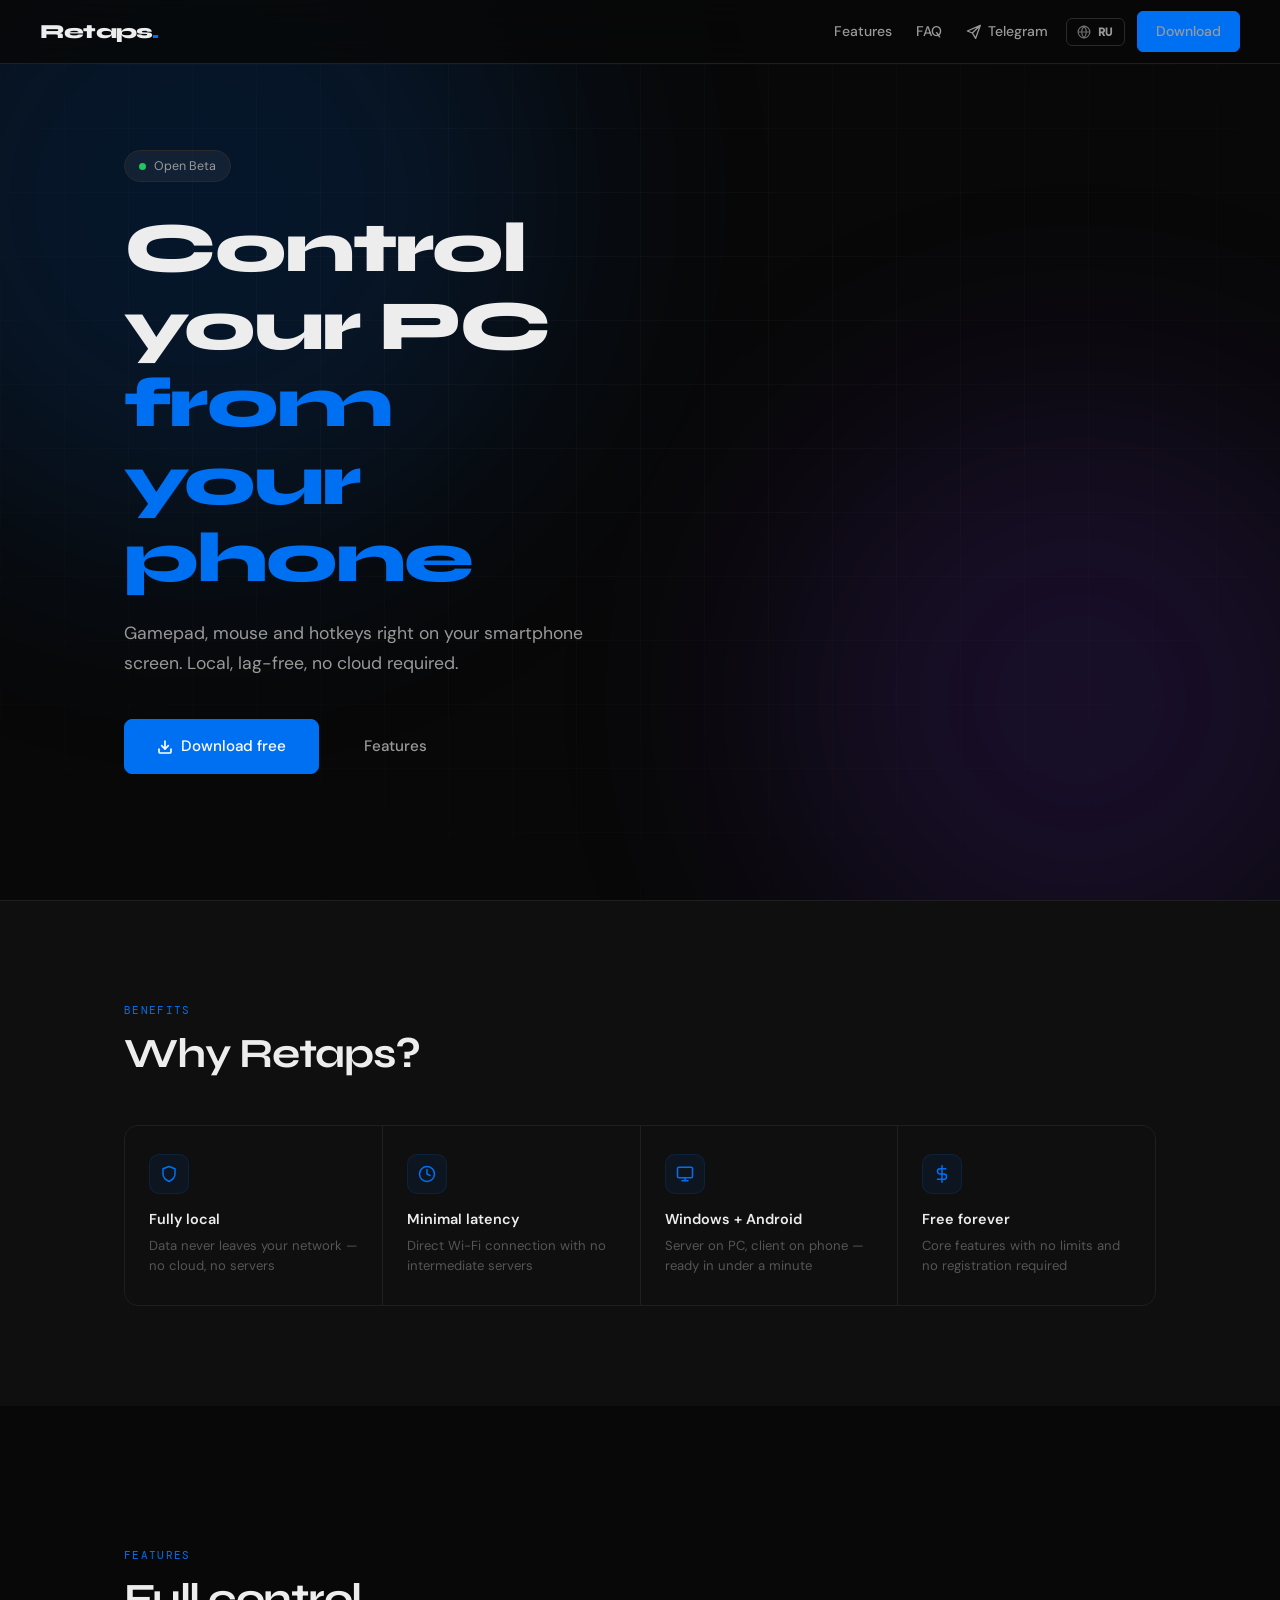
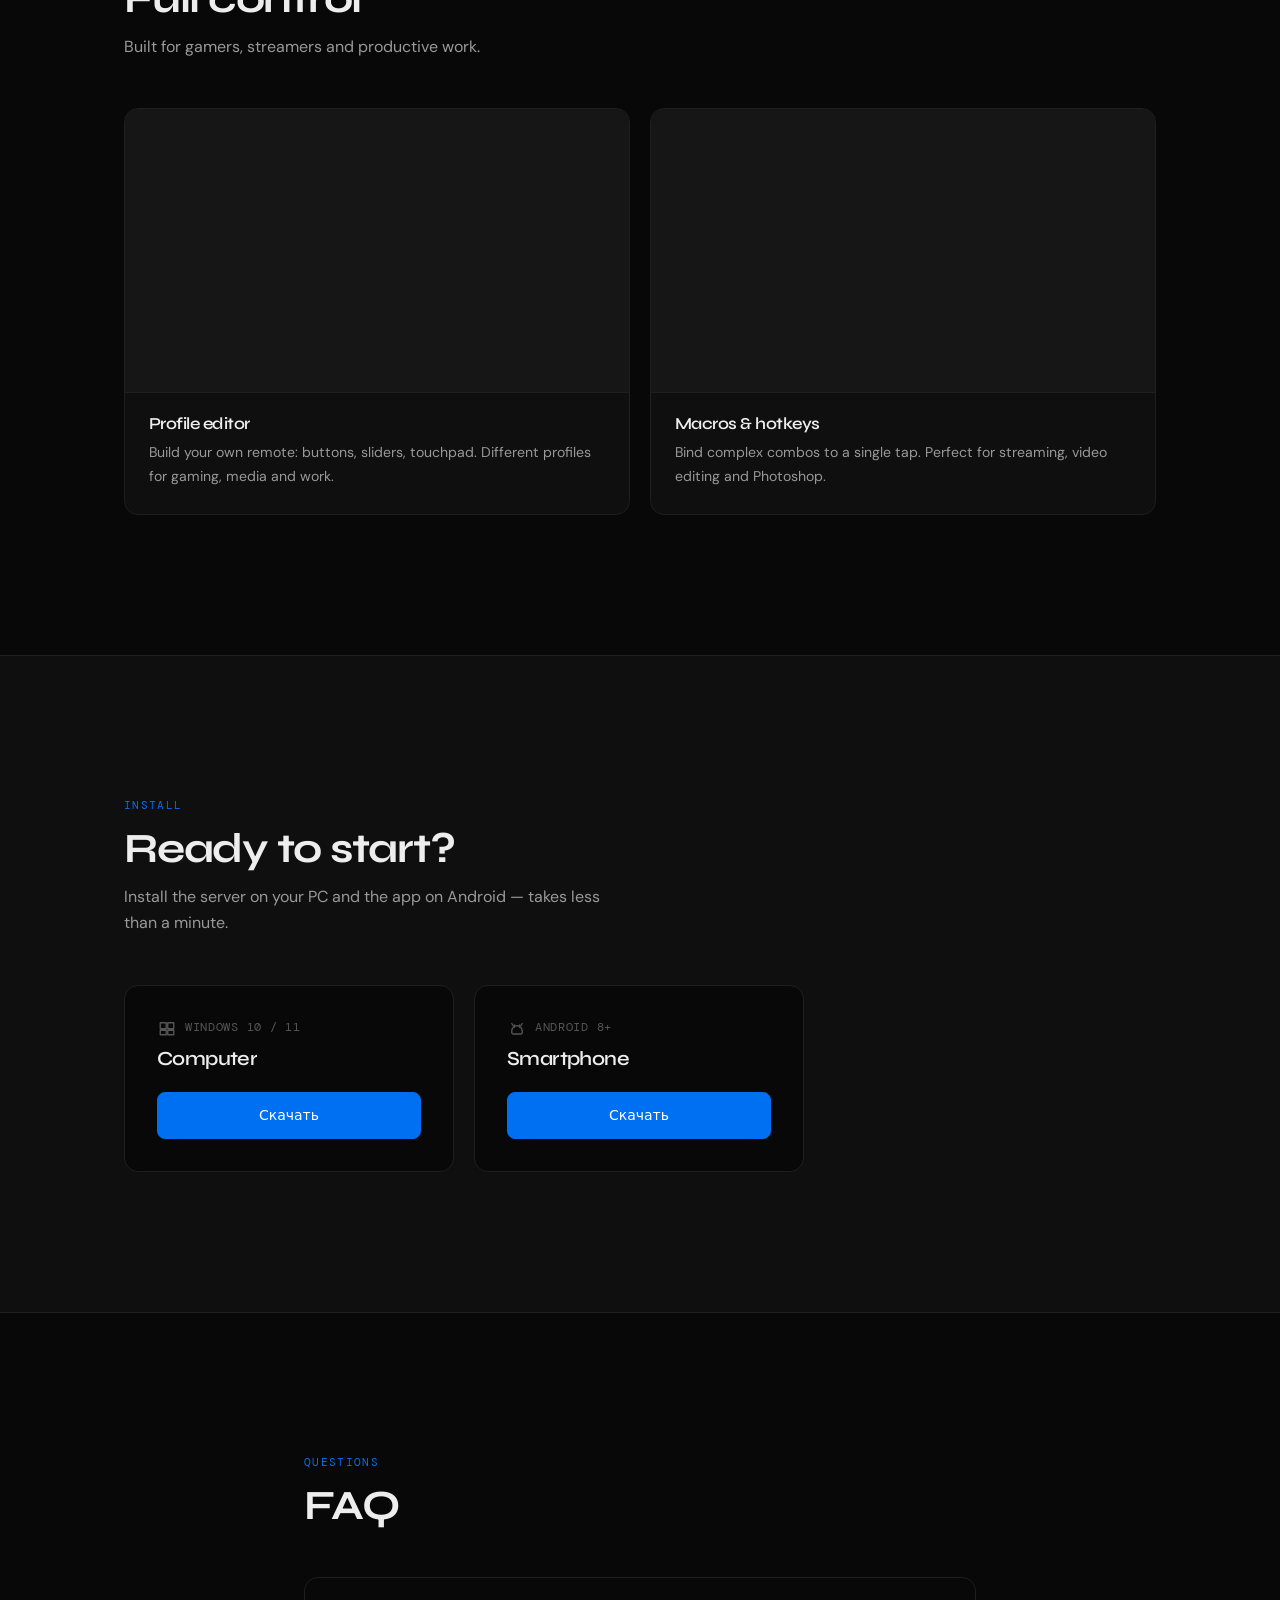
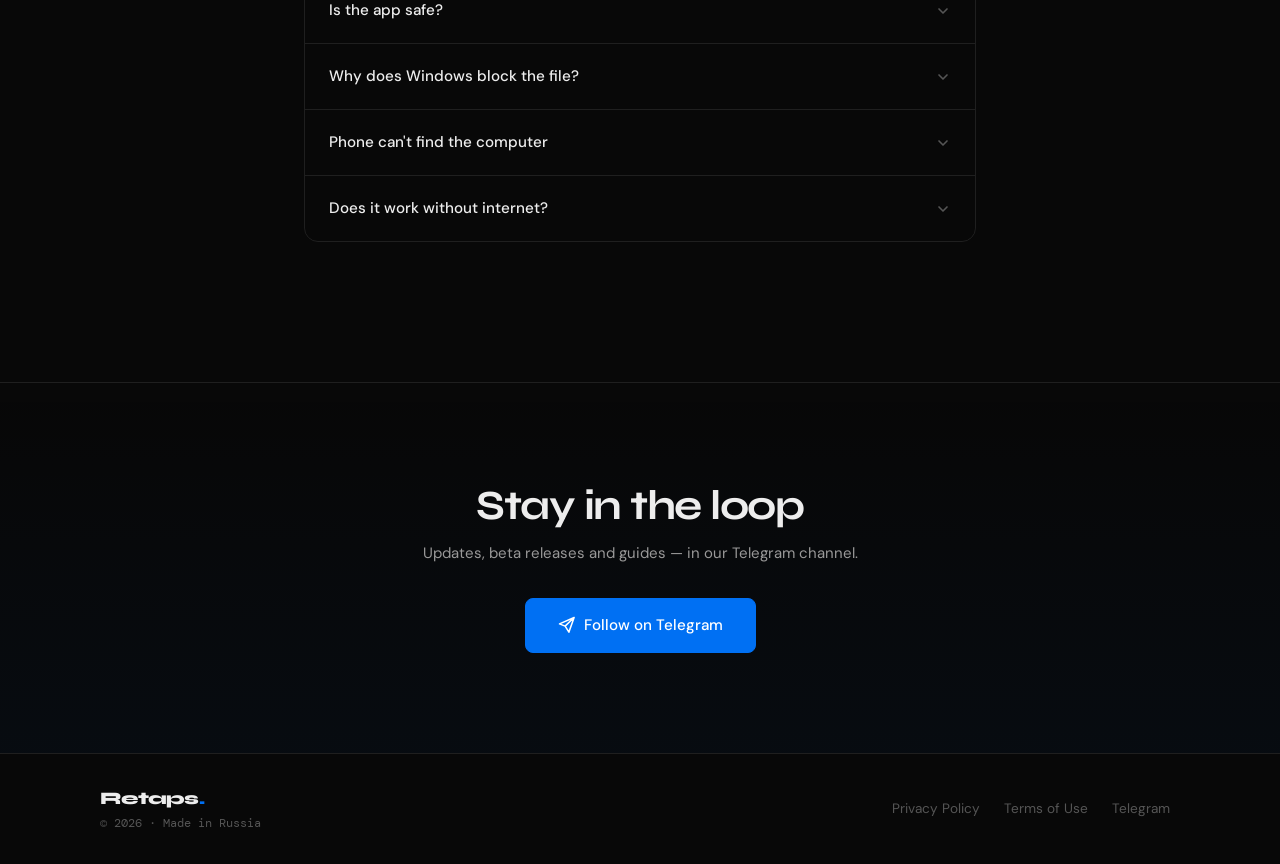
==== commit f95b935e: "Fix AI texts" ====
--- a/index.html
+++ b/index.html
@@ -173,26 +173,26 @@
                 <p data-i18n="features.sub">Инструмент для геймеров, стримеров и продуктивной работы.</p>
             </div>
             <div class="features-grid">
-                <article class="feature-card reveal" aria-labelledby="feat1-title">
-                    <div class="feat-img-wrap">
-<!--                        <img src="assets/img.png" alt="" loading="lazy"-->
-<!--                             onerror="this.parentElement.classList.add('img-missing')">-->
-                        <div class="feat-img-placeholder" aria-hidden="true">
-                            <svg viewBox="0 0 24 24" fill="none" stroke="currentColor" stroke-width="1.5">
-                                <rect x="2" y="6" width="20" height="12" rx="2"/>
-                                <line x1="6" y1="12" x2="10" y2="12"/>
-                                <line x1="8" y1="10" x2="8" y2="14"/>
-                                <circle cx="15" cy="13" r=".5" fill="currentColor"/>
-                                <circle cx="18" cy="11" r=".5" fill="currentColor"/>
-                            </svg>
-                        </div>
-                    </div>
-                    <div class="feat-body">
-                        <h3 id="feat1-title" data-i18n="features.f1.title">Геймпад (XInput)</h3>
-                        <p data-i18n="features.f1.desc">Полноценный контроллер для CS2, Elden Ring и любых игр с
-                            поддержкой геймпада. Стики, триггеры, вибрация.</p>
-                    </div>
-                </article>
+<!--                <article class="feature-card reveal" aria-labelledby="feat1-title">-->
+<!--                    <div class="feat-img-wrap">-->
+<!--&lt;!&ndash;                        <img src="assets/img.png" alt="" loading="lazy"&ndash;&gt;-->
+<!--&lt;!&ndash;                             onerror="this.parentElement.classList.add('img-missing')">&ndash;&gt;-->
+<!--                        <div class="feat-img-placeholder" aria-hidden="true">-->
+<!--                            <svg viewBox="0 0 24 24" fill="none" stroke="currentColor" stroke-width="1.5">-->
+<!--                                <rect x="2" y="6" width="20" height="12" rx="2"/>-->
+<!--                                <line x1="6" y1="12" x2="10" y2="12"/>-->
+<!--                                <line x1="8" y1="10" x2="8" y2="14"/>-->
+<!--                                <circle cx="15" cy="13" r=".5" fill="currentColor"/>-->
+<!--                                <circle cx="18" cy="11" r=".5" fill="currentColor"/>-->
+<!--                            </svg>-->
+<!--                        </div>-->
+<!--                    </div>-->
+<!--                    <div class="feat-body">-->
+<!--                        <h3 id="feat1-title" data-i18n="features.f1.title">Геймпад (XInput)</h3>-->
+<!--                        <p data-i18n="features.f1.desc">Полноценный контроллер для CS2, Elden Ring и любых игр с-->
+<!--                            поддержкой геймпада. Стики, триггеры, вибрация.</p>-->
+<!--                    </div>-->
+<!--                </article>-->
                 <article class="feature-card reveal delay-1" aria-labelledby="feat2-title">
                     <div class="feat-img-wrap">
 <!--                        <img src="assets/img.png" alt="" loading="lazy"-->
@@ -222,30 +222,30 @@
                         </div>
                     </div>
                     <div class="feat-body">
-                        <h3 id="feat3-title" data-i18n="features.f3.title">Макросы и горячие клавиши</h3>
+                        <h3 id="feat3-title" data-i18n="features.f3.title">Горячие клавиши</h3>
                         <p data-i18n="features.f3.desc">Привязывай сложные комбинации к одной кнопке. Идеально для
                             стриминга, монтажа и работы в Photoshop.</p>
                     </div>
                 </article>
-                <article class="feature-card feat-card-soon reveal delay-1" aria-labelledby="feat4-title">
-                    <div class="feat-img-wrap">
-<!--                        <img src="assets/img.png" alt="" loading="lazy"-->
-<!--                             onerror="this.parentElement.classList.add('img-missing')">-->
-                        <div class="feat-img-placeholder" aria-hidden="true">
-                            <svg viewBox="0 0 24 24" fill="none" stroke="currentColor" stroke-width="1.5">
-                                <circle cx="12" cy="12" r="10"/>
-                                <line x1="2" y1="12" x2="22" y2="12"/>
-                                <path d="M12 2a15.3 15.3 0 0 1 4 10 15.3 15.3 0 0 1-4 10 15.3 15.3 0 0 1-4-10 15.3 15.3 0 0 1 4-10z"/>
-                            </svg>
-                        </div>
-                    </div>
-                    <div class="feat-body">
-                        <span class="soon-badge" data-i18n="features.soon">Скоро</span>
-                        <h3 id="feat4-title" data-i18n="features.f4.title">Пресеты от сообщества</h3>
-                        <p data-i18n="features.f4.desc">Загружай готовые конфигурации для Premiere, DaVinci и популярных
-                            игр — одним нажатием.</p>
-                    </div>
-                </article>
+<!--                <article class="feature-card feat-card-soon reveal delay-1" aria-labelledby="feat4-title">-->
+<!--                    <div class="feat-img-wrap">-->
+<!--&lt;!&ndash;                        <img src="assets/img.png" alt="" loading="lazy"&ndash;&gt;-->
+<!--&lt;!&ndash;                             onerror="this.parentElement.classList.add('img-missing')">&ndash;&gt;-->
+<!--                        <div class="feat-img-placeholder" aria-hidden="true">-->
+<!--                            <svg viewBox="0 0 24 24" fill="none" stroke="currentColor" stroke-width="1.5">-->
+<!--                                <circle cx="12" cy="12" r="10"/>-->
+<!--                                <line x1="2" y1="12" x2="22" y2="12"/>-->
+<!--                                <path d="M12 2a15.3 15.3 0 0 1 4 10 15.3 15.3 0 0 1-4 10 15.3 15.3 0 0 1-4-10 15.3 15.3 0 0 1 4-10z"/>-->
+<!--                            </svg>-->
+<!--                        </div>-->
+<!--                    </div>-->
+<!--                    <div class="feat-body">-->
+<!--                        <span class="soon-badge" data-i18n="features.soon">Скоро</span>-->
+<!--                        <h3 id="feat4-title" data-i18n="features.f4.title">Пресеты от сообщества</h3>-->
+<!--                        <p data-i18n="features.f4.desc">Загружай готовые конфигурации для Premiere, DaVinci и популярных-->
+<!--                            игр — одним нажатием.</p>-->
+<!--                    </div>-->
+<!--                </article>-->
             </div>
         </div>
     </section>
@@ -256,7 +256,7 @@
             <div class="section-header reveal">
                 <span class="eyebrow" data-i18n="dl.eyebrow">Установка</span>
                 <h2 id="download-title" data-i18n="dl.title">Готов начать?</h2>
-                <p data-i18n="dl.sub">Установи сервер на ПК и приложение на Android — займёт меньше минуты.</p>
+                <p data-i18n="dl.sub">Установи сервер на ПК и приложение на Android</p>
             </div>
             <div class="dl-cards">
                 <div class="dl-card reveal" id="card-win">
@@ -273,17 +273,17 @@
                     <!--                       data-i18n="dl.btn">Скачать</a>-->
                     <a href="https://github.com/Noffy57/RetapsWebsite/releases/download/v0.1.3-beta/setup-Retaps.exe"
                        class="btn btn-primary btn-block" download> Скачать </a>
-                    <details class="install-guide">
-                        <summary data-i18n="dl.guide">Как установить</summary>
-                        <ol class="install-steps">
-                            <li><span class="step-n" aria-hidden="true">1</span><span data-i18n="dl.win.s1">Запустите установщик. SmartScreen — нажмите «Подробнее» → «Выполнить»</span>
-                            </li>
-                            <li><span class="step-n" aria-hidden="true">2</span><span data-i18n="dl.win.s2">Retaps появится в системном трее рядом с часами</span>
-                            </li>
-                            <li><span class="step-n" aria-hidden="true">3</span><span data-i18n="dl.win.s3">При первом запуске разрешите доступ в Брандмауэре Windows</span>
-                            </li>
-                        </ol>
-                    </details>
+<!--                    <details class="install-guide">-->
+<!--                        <summary data-i18n="dl.guide">Как установить</summary>-->
+<!--                        <ol class="install-steps">-->
+<!--                            <li><span class="step-n" aria-hidden="true">1</span><span data-i18n="dl.win.s1">Запустите установщик. SmartScreen — нажмите «Подробнее» → «Выполнить»</span>-->
+<!--                            </li>-->
+<!--                            <li><span class="step-n" aria-hidden="true">2</span><span data-i18n="dl.win.s2">Retaps появится в системном трее рядом с часами</span>-->
+<!--                            </li>-->
+<!--                            <li><span class="step-n" aria-hidden="true">3</span><span data-i18n="dl.win.s3">При первом запуске разрешите доступ в Брандмауэре Windows</span>-->
+<!--                            </li>-->
+<!--                        </ol>-->
+<!--                    </details>-->
                 </div>
                 <div class="dl-card reveal delay-1" id="card-android">
                     <div class="dl-platform">
@@ -301,17 +301,17 @@
 <!--                       data-i18n="dl.btn">Скачать APK</a>-->
                      <a href="https://github.com/Noffy57/RetapsWebsite/releases/download/v0.1.2-beta/Retaps.apk"
                        class="btn btn-primary btn-block" download> Скачать </a>
-                    <details class="install-guide">
-                        <summary data-i18n="dl.guide">Как установить</summary>
-                        <ol class="install-steps">
-                            <li><span class="step-n" aria-hidden="true">1</span><span data-i18n="dl.and.s1">Разрешите установку из неизвестных источников в настройках Android</span>
-                            </li>
-                            <li><span class="step-n" aria-hidden="true">2</span><span data-i18n="dl.and.s2">Откройте APK и следуйте инструкциям установщика</span>
-                            </li>
-                            <li><span class="step-n" aria-hidden="true">3</span><span data-i18n="dl.and.s3">Убедитесь, что телефон и ПК в одной Wi-Fi сети</span>
-                            </li>
-                        </ol>
-                    </details>
+<!--                    <details class="install-guide">-->
+<!--                        <summary data-i18n="dl.guide">Как установить</summary>-->
+<!--                        <ol class="install-steps">-->
+<!--                            <li><span class="step-n" aria-hidden="true">1</span><span data-i18n="dl.and.s1">Разрешите установку из неизвестных источников в настройках Android</span>-->
+<!--                            </li>-->
+<!--                            <li><span class="step-n" aria-hidden="true">2</span><span data-i18n="dl.and.s2">Откройте APK и следуйте инструкциям установщика</span>-->
+<!--                            </li>-->
+<!--                            <li><span class="step-n" aria-hidden="true">3</span><span data-i18n="dl.and.s3">Убедитесь, что телефон и ПК в одной Wi-Fi сети</span>-->
+<!--                            </li>-->
+<!--                        </ol>-->
+<!--                    </details>-->
                 </div>
             </div>
         </div>
@@ -351,8 +351,7 @@
                             viewBox="0 0 24 24" fill="none" stroke="currentColor" stroke-width="2.5"
                             stroke-linecap="round" stroke-linejoin="round"><polyline
                             points="6 9 12 15 18 9"/></svg></span></summary>
-                    <div class="faq-body" data-i18n="faq.a3">Убедитесь, что оба устройства в одной Wi-Fi сети и Retaps
-                        Server запущен. Проверьте настройки брандмауэра.
+                    <div class="faq-body" data-i18n="faq.a3">Убедитесь, что оба устройства в одной Wi-Fi сети и Retaps запущен на вашем ПК. Проверьте настройки брандмауэра.
                     </div>
                 </details>
                 <details class="faq-item" role="listitem">
@@ -438,9 +437,9 @@
           'features.soon':'Скоро',
           'features.f1.title':'Геймпад (XInput)','features.f1.desc':'Полноценный контроллер для CS2, Elden Ring и любых игр с поддержкой геймпада. Стики, триггеры, вибрация.',
           'features.f2.title':'Редактор профилей','features.f2.desc':'Создавай пульты под себя: кнопки, слайдеры, тачпад. Разные профили для игр, медиа и работы.',
-          'features.f3.title':'Макросы и горячие клавиши','features.f3.desc':'Привязывай сложные комбинации к одной кнопке. Идеально для стриминга, монтажа и Photoshop.',
+          'features.f3.title':'горячие клавиши','features.f3.desc':'Привязывай сложные комбинации к одной кнопке. Идеально для стриминга, монтажа и Photoshop.',
           'features.f4.title':'Пресеты от сообщества','features.f4.desc':'Загружай готовые конфигурации для Premiere, DaVinci и популярных игр — одним нажатием.',
-          'dl.eyebrow':'Установка','dl.title':'Готов начать?','dl.sub':'Установи сервер на ПК и приложение на Android — займёт меньше минуты.',
+          'dl.eyebrow':'Установка','dl.title':'Готов начать?','dl.sub':'Установи сервер на ПК и приложение на Android',
           'dl.btn':'Скачать','dl.guide':'Как установить',
           'dl.win.title':'Компьютер','dl.android.title':'Смартфон',
           'dl.win.s1':'Запустите установщик. SmartScreen — нажмите «Подробнее» → «Выполнить»',
@@ -452,7 +451,7 @@
           'faq.eyebrow':'Вопросы',
           'faq.q1':'Приложение безопасно?','faq.a1':'Retaps работает полностью локально и не передаёт данные на сторонние серверы. Всё соединение — по Wi-Fi внутри вашей сети.',
           'faq.q2':'Почему Windows блокирует файл?','faq.a2':'SmartScreen срабатывает на приложения без платной цифровой подписи. Нажмите «Подробнее» → «Выполнить в любом случае».',
-          'faq.q3':'Телефон не видит компьютер','faq.a3':'Убедитесь, что оба устройства в одной Wi-Fi сети и Retaps Server запущен. Проверьте настройки брандмауэра.',
+          'faq.q3':'Телефон не видит компьютер','faq.a3':'Убедитесь, что оба устройства в одной Wi-Fi сети и Retaps запущен на вашем ПК. Проверьте настройки брандмауэра.',
           'faq.q4':'Работает ли без интернета?','faq.a4':'Да. Нужен только локальный Wi-Fi. Интернет не используется ни при подключении, ни при передаче данных.',
           'cta.title':'Следите за разработкой','cta.sub':'Обновления, бета-версии и инструкции — в Telegram-канале.','cta.btn':'Подписаться на Telegram',
           'footer.made':'Сделано в России','footer.privacy':'Конфиденциальность','footer.terms':'Условия','footer.support':'Поддержка'
